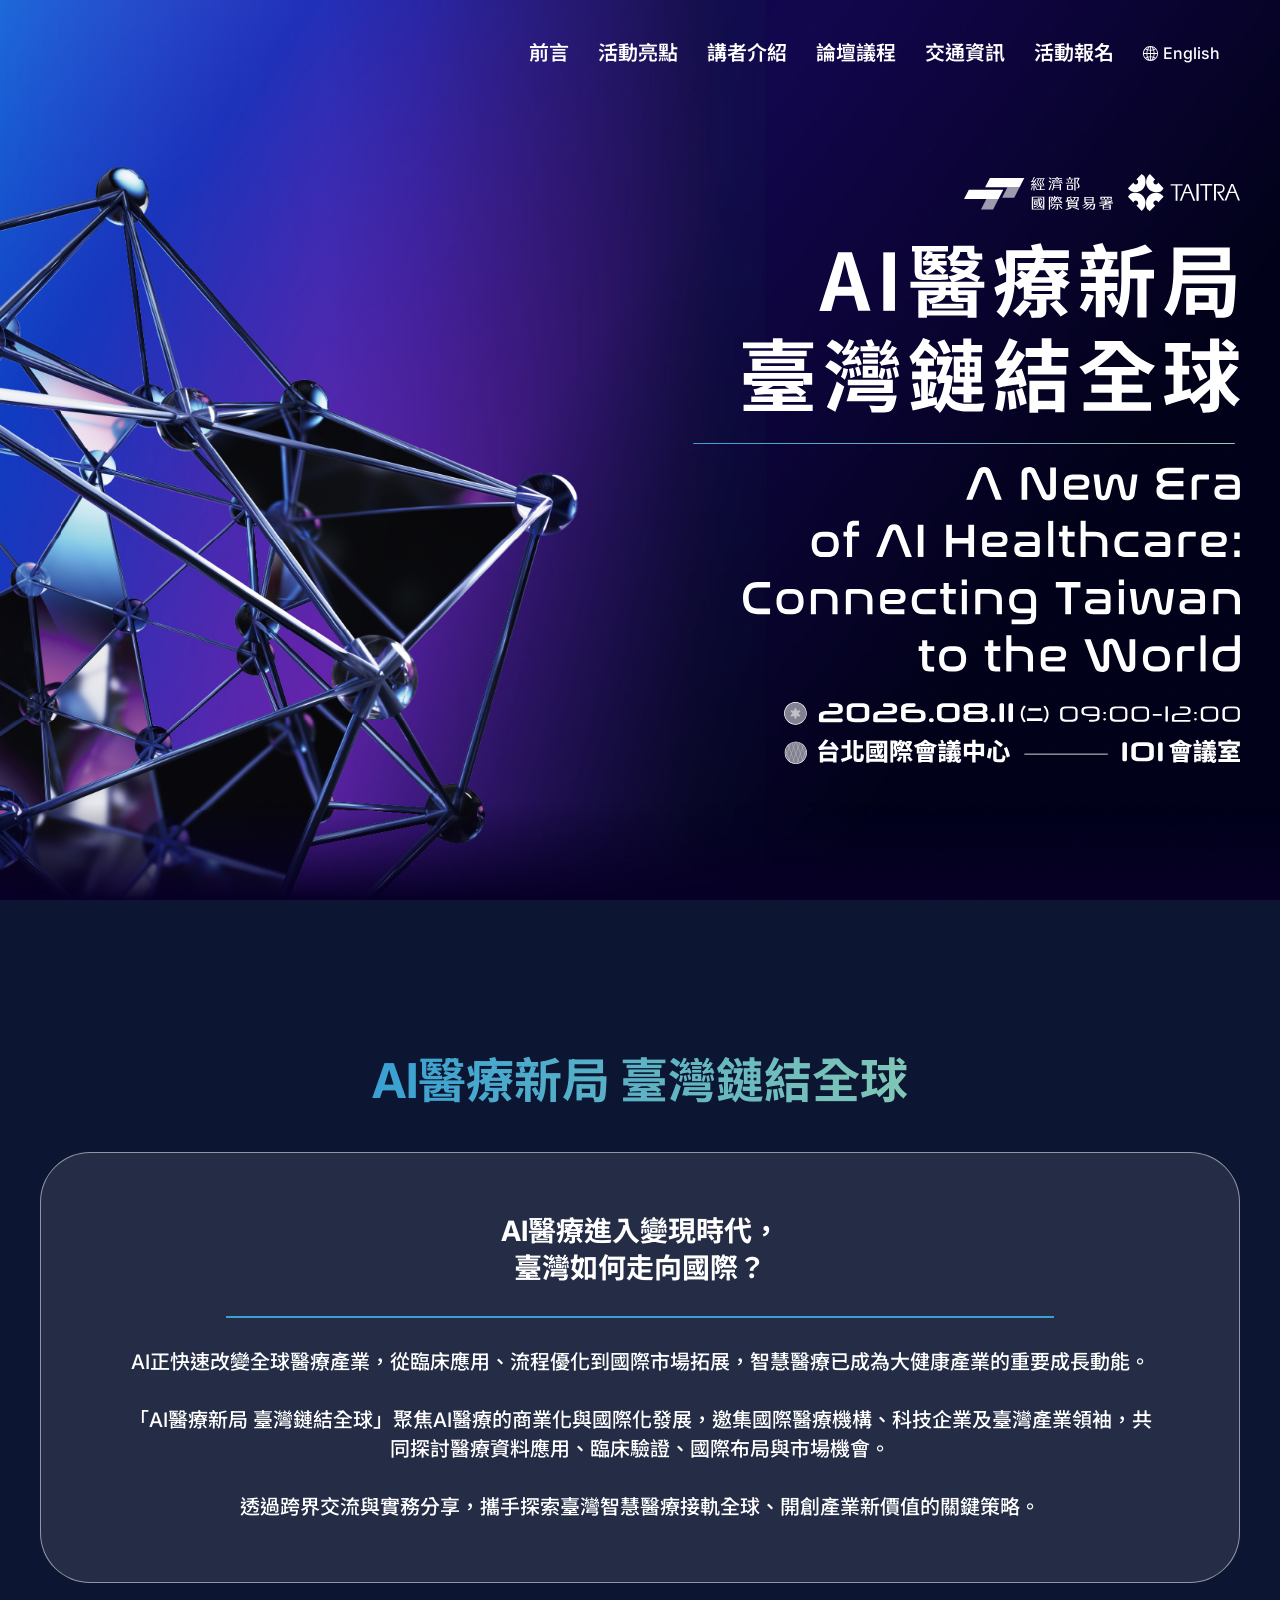
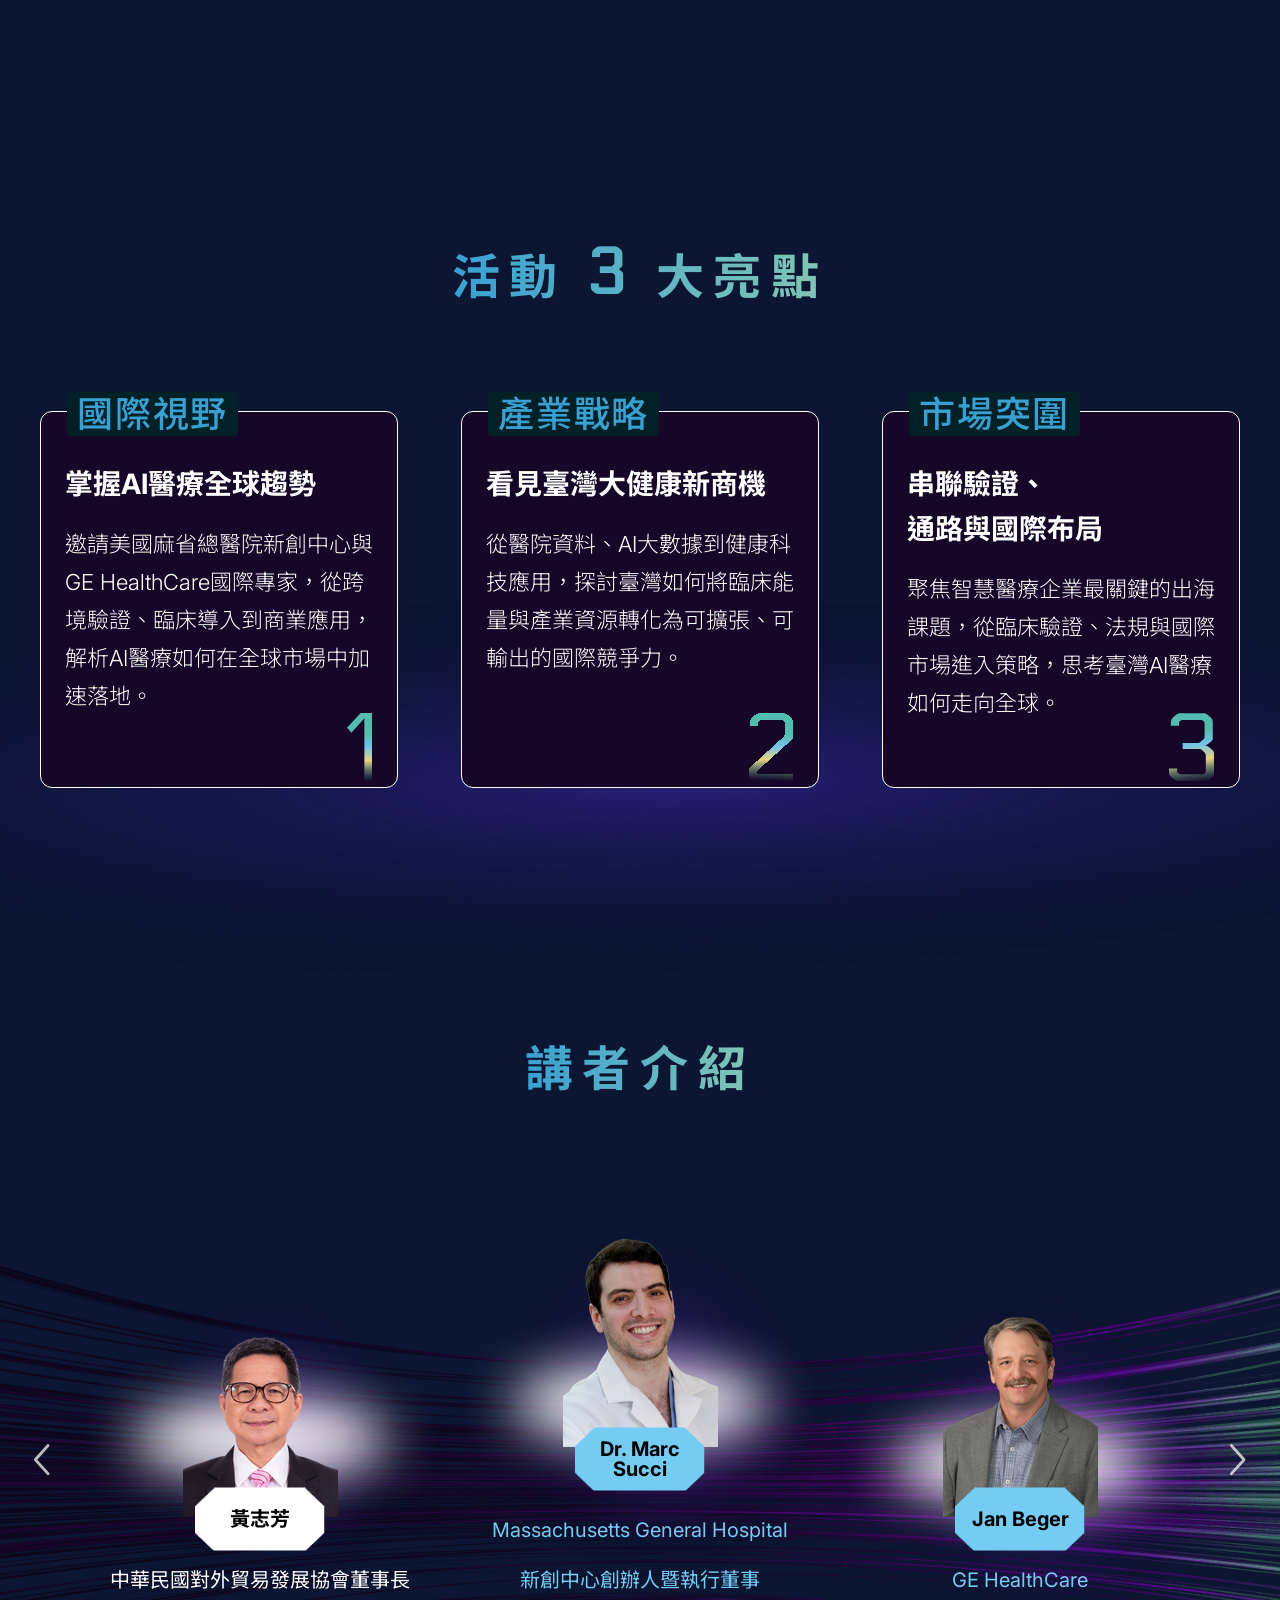
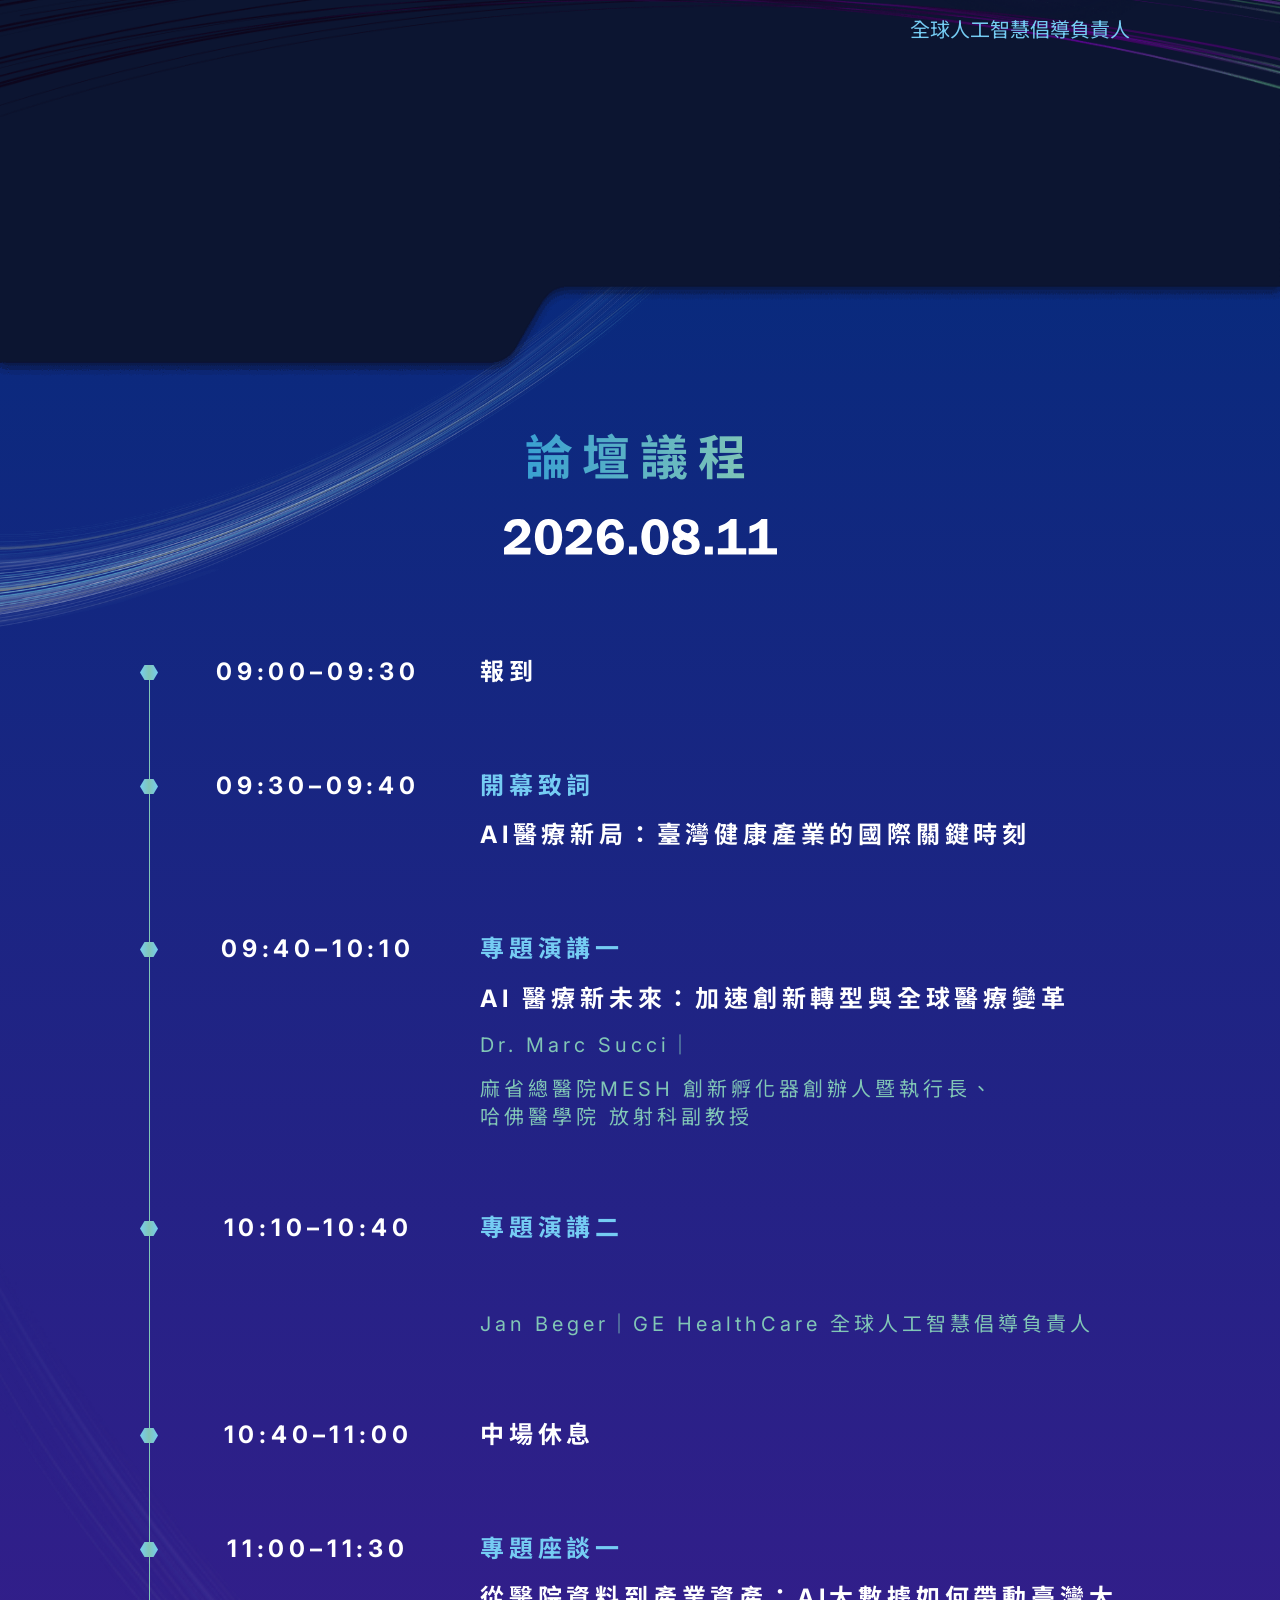
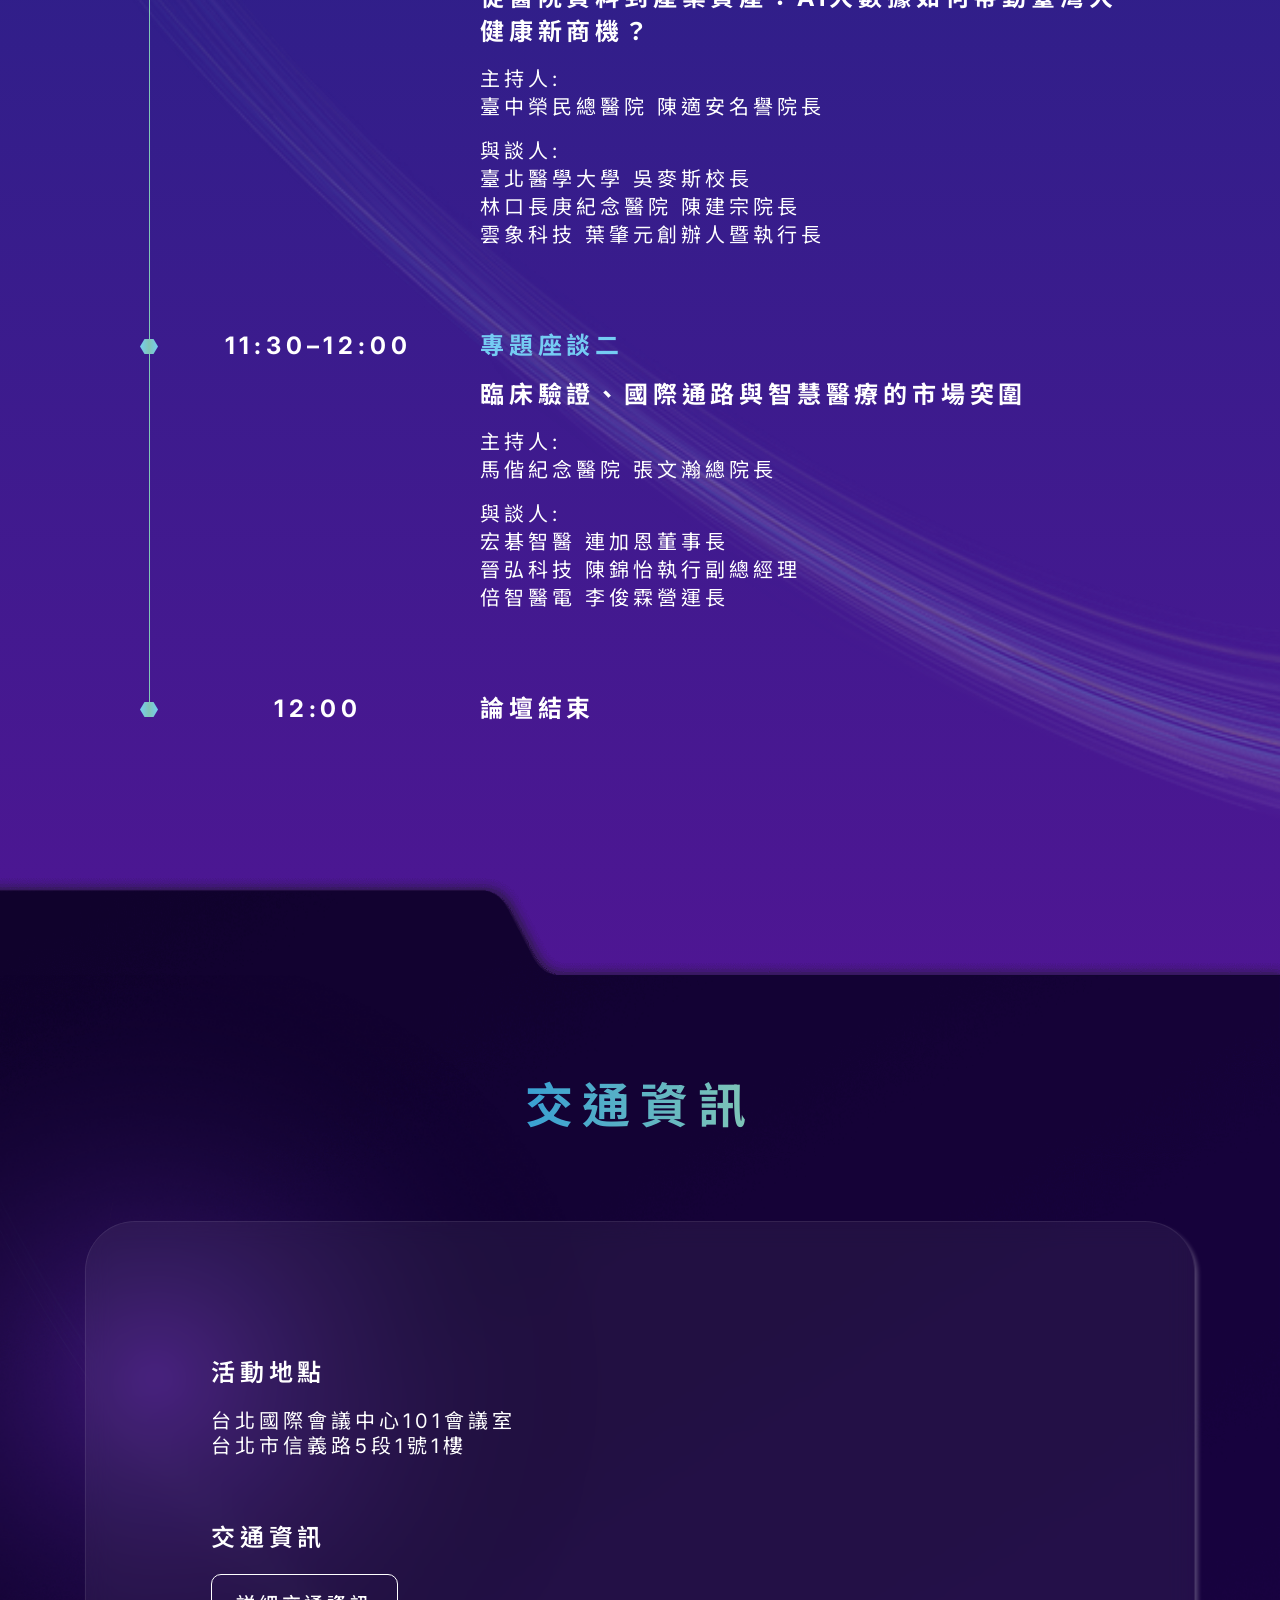
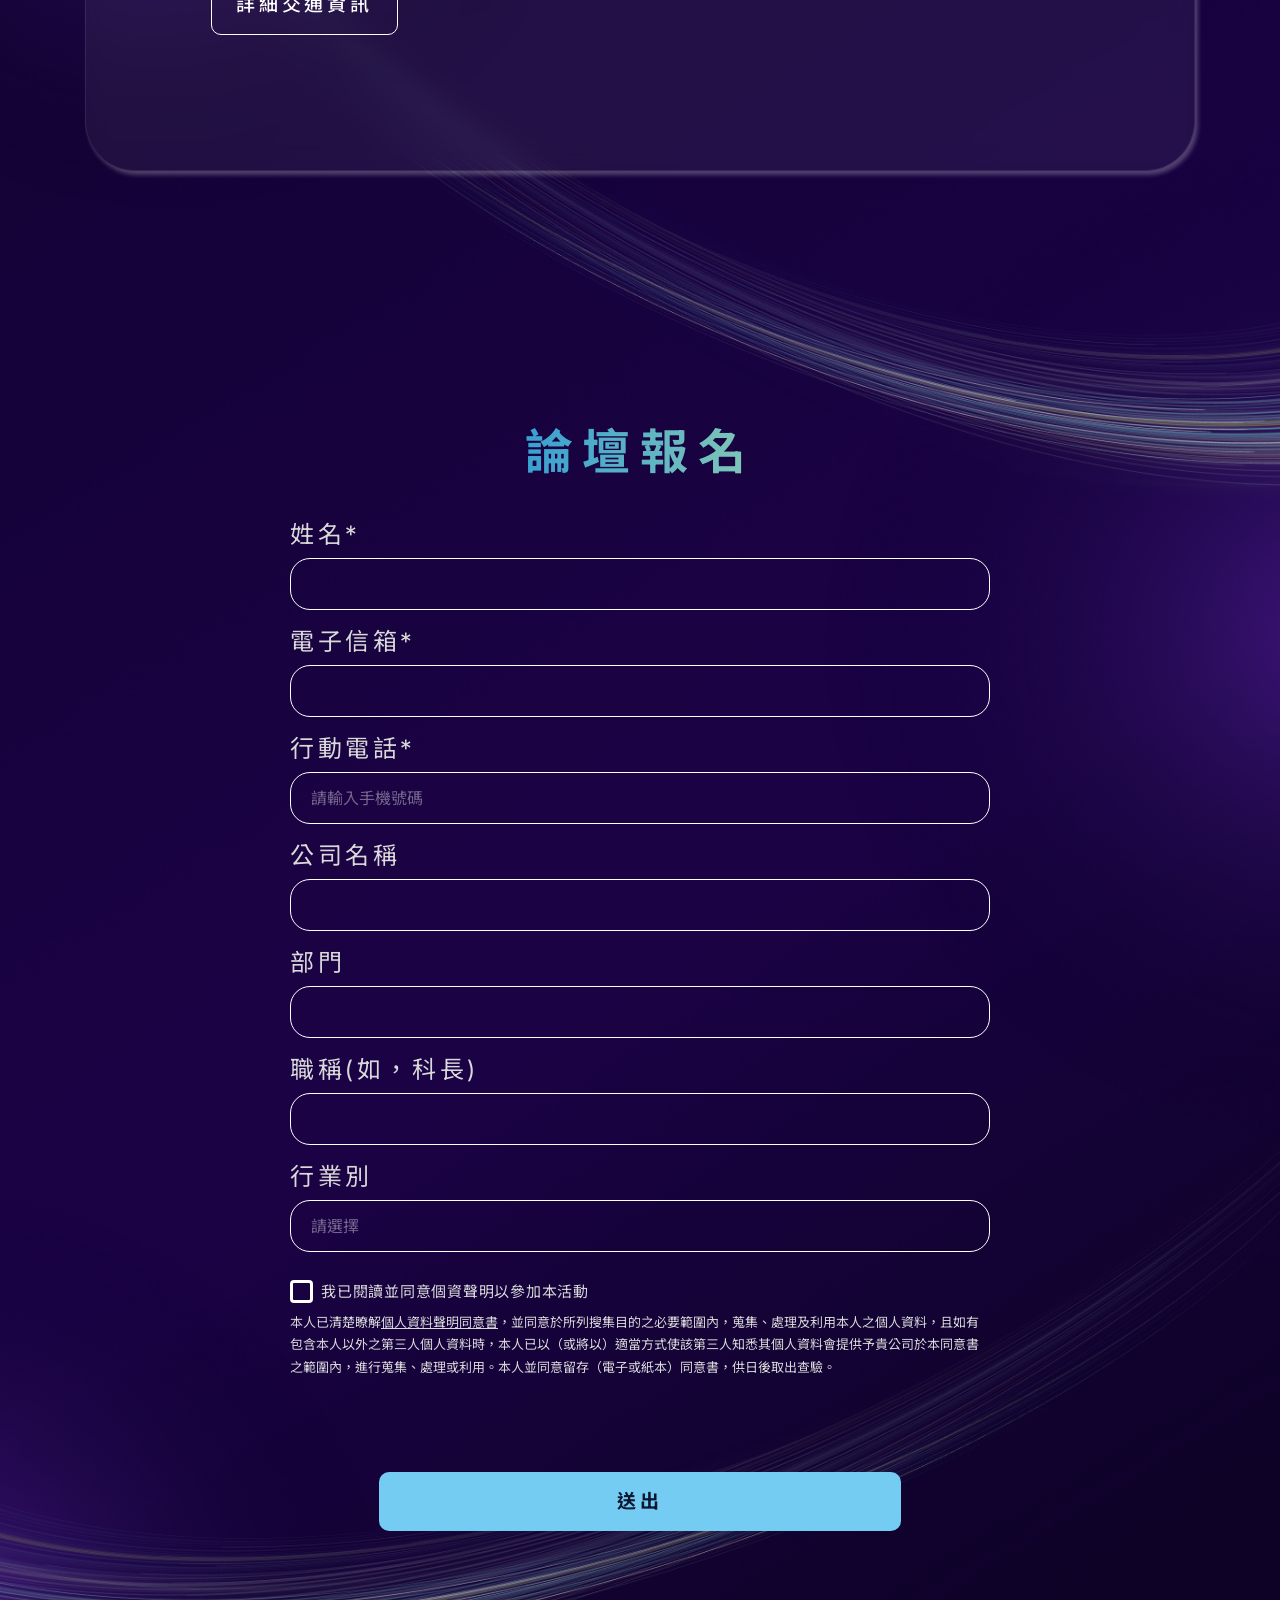
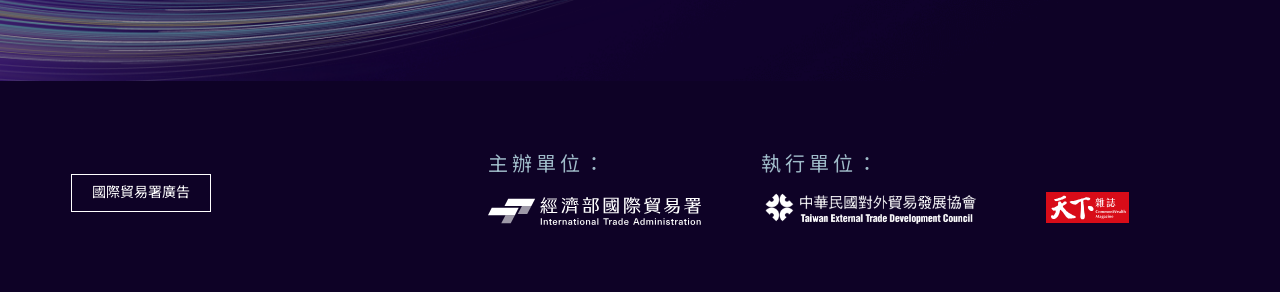
==== index.html @ 6897a05b "no message" ====
<!doctype html>
<html lang="zh-TW">
  <head>
    <meta charset="UTF-8" />
    <meta name="viewport" content="width=device-width, initial-scale=1.0" />
    <title>AI醫療新局 臺灣鏈結全球論壇</title>

    <meta
      name="description"
      content="「AI醫療新局 臺灣鏈結全球」論壇聚焦AI醫療商業化與國際化，邀集國際醫療機構、科技企業與臺灣醫療產業領袖，探討醫療資料應用、臨床驗證、國際布局與市場機會。"
    />
    <meta
      name="keywords"
      content="AI智慧醫療、健康科技、臨床驗證、國際布局、大健康產業"
    />
    <meta property="og:title" content="AI醫療新局 臺灣鏈結全球論壇" />
    <meta property="og:type" content="website" />
    <meta
      property="og:url"
      content="https://project.cw.com.tw/2026globalaihealth/"
    />
    <meta
      property="og:image"
      content="https://project.cw.com.tw/2026globalaihealth/assets/images/og-image.png"
    />
    <meta property="og:site_name" content="AI醫療新局 臺灣鏈結全球論壇" />
    <meta property="og:locale" content="zh_TW" />
    <meta
      property="og:description"
      content="「AI醫療新局 臺灣鏈結全球」論壇聚焦AI醫療商業化與國際化，邀集國際醫療機構、科技企業與臺灣醫療產業領袖，探討醫療資料應用、臨床驗證、國際布局與市場機會。"
    />

    <link
      rel="shortcut icon"
      href="https://www.cw.com.tw/assets_new/img/favicon.ico"
      type="image/x-icon"
    />
    <link rel="icon" type="image/x-icon" href="favicon.ico" />
    <link rel="stylesheet" href="./assets/css/reset.css" />
    <link rel="stylesheet" href="./assets/css/slick-theme.css" />
    <link rel="stylesheet" href="./assets/css/slick.css" />
    <link rel="stylesheet" href="./assets/css/style.css" />
    <link rel="preconnect" href="https://fonts.googleapis.com" />
    <link rel="preconnect" href="https://fonts.gstatic.com" crossorigin />
    <link
      href="https://fonts.googleapis.com/css2?family=Electrolize&family=Inter:opsz,wght@14..32,100..900&family=Noto+Sans+TC:wght@100..900&family=Noto+Serif+TC:wght@200..900&display=swap"
      rel="stylesheet"
    />
    <link href="https://unpkg.com/aos@2.3.1/dist/aos.css" rel="stylesheet" />

    <!-- Preload critical above-the-fold images -->
    <link
      rel="preload"
      href="./assets/image/hero-bg.jpg"
      as="image"
      media="(min-width: 501px)"
    />
    <link
      rel="preload"
      href="./assets/image/hero-bg-m.jpg"
      as="image"
      media="(max-width: 500px)"
    />
    <link rel="preload" href="./assets/image/hero-bottom.png" as="image" />
    <link rel="preload" href="./assets/image/logo.svg" as="image" />
    <link
      rel="preload"
      href="./assets/image/hero-title-1.svg"
      as="image"
      media="(min-width: 501px)"
    />
    <link
      rel="preload"
      href="./assets/image/hero-title-hr.svg"
      as="image"
      media="(min-width: 501px)"
    />
    <link
      rel="preload"
      href="./assets/image/hero-title-2.svg"
      as="image"
      media="(min-width: 501px)"
    />
    <link
      rel="preload"
      href="./assets/image/hero-title-3.svg"
      as="image"
      media="(min-width: 501px)"
    />
    <link
      rel="preload"
      href="./assets/image/hero-title-m-1.svg"
      as="image"
      media="(max-width: 500px)"
    />
    <link
      rel="preload"
      href="./assets/image/hero-title-m-2.svg"
      as="image"
      media="(max-width: 500px)"
    />
    <!-- <link rel="preload" href="./assets/image/hero-title-m-3.svg" as="image" media="(max-width: 500px)" /> -->
    <link
      rel="preload"
      href="./assets/image/hero-title-m-4.svg"
      as="image"
      media="(max-width: 500px)"
    />

    <!-- fb pixel -->
    <script>
      !(function (f, b, e, v, n, t, s) {
        if (f.fbq) return;
        n = f.fbq = function () {
          n.callMethod
            ? n.callMethod.apply(n, arguments)
            : n.queue.push(arguments);
        };
        if (!f._fbq) f._fbq = n;
        n.push = n;
        n.loaded = !0;
        n.version = "2.0";
        n.queue = [];
        t = b.createElement(e);
        t.async = !0;
        t.src = v;
        s = b.getElementsByTagName(e)[0];
        s.parentNode.insertBefore(t, s);
      })(
        window,
        document,
        "script",
        "https://connect.facebook.net/en_US/fbevents.js",
      );
      fbq("init", "614924538858183");
      fbq("track", "PageView");
    </script>

    <!-- Google Tag Manager -->
    <script>
      (function (w, d, s, l, i) {
        w[l] = w[l] || [];
        w[l].push({ "gtm.start": new Date().getTime(), event: "gtm.js" });
        var f = d.getElementsByTagName(s)[0],
          j = d.createElement(s),
          dl = l != "dataLayer" ? "&l=" + l : "";
        j.async = true;
        j.src = "//www.googletagmanager.com/gtm.js?id=" + i + dl;
        f.parentNode.insertBefore(j, f);
      })(window, document, "script", "dataLayer", "GTM-TXLD77");
    </script>
  </head>

  <body>
    <!-- Google Tag Manager (noscript) -->
    <noscript
      ><iframe
        src="https://www.googletagmanager.com/ns.html?id=GTM-TXLD77"
        height="0"
        width="0"
        style="display: none; visibility: hidden"
      ></iframe
    ></noscript>

    <!-- fb pixel -->
    <noscript
      ><img
        height="1"
        width="1"
        style="display: none"
        src="https://www.facebook.com/tr?id=614924538858183&ev=PageView&noscript=1"
    /></noscript>

    <main>
      <nav>
        <div class="nav-inner">
          <a class="logo" href="#index">
            <img src="./assets/image/logo.svg" alt="Fastener Taiwan" />
          </a>
          <ul class="nav-list">
            <!-- <li><a href="#index">首頁</a></li> -->
            <li><a href="#foreword">前言</a></li>
            <li><a href="#highlights">活動亮點</a></li>
            <li><a href="#speakers">講者介紹</a></li>
            <li><a href="#agenda">論壇議程</a></li>
            <li><a href="#location">交通資訊</a></li>
            <li>
              <a href="#registration" class="nav-btn">活動報名</a>
            </li>
            <li>
              <a href="./en/index.html" class="nav-lang">
                <img src="./assets/image/icon-global.svg" alt="" />English
              </a>
            </li>
          </ul>
          <button class="hamburger" aria-label="選單" aria-expanded="false">
            <span></span><span></span><span></span>
          </button>
        </div>
      </nav>

      <!-- 手機選單 -->
      <div class="mobile-menu" aria-hidden="true">
        <ul>
          <!-- <li><a href="#index">首頁</a></li> -->
          <li><a href="#foreword">前言</a></li>
          <li><a href="#highlights">活動亮點</a></li>
          <li><a href="#speakers">講者介紹</a></li>
          <li><a href="#agenda">論壇議程</a></li>
          <li><a href="#location">交通資訊</a></li>
          <li>
            <a href="#registration" class="nav-btn">活動報名</a>
          </li>
          <li>
            <a href="./en/index.html" class="nav-lang">
              <img src="./assets/image/icon-global.svg" alt="" />English
            </a>
          </li>
        </ul>
      </div>

      <!-- index Section (Hero) -->
      <section class="index">
        <a id="index" class="anchor"></a>

        <img src="./assets/image/hero-bg.jpg" alt="" class="bg pc" />
        <img src="./assets/image/hero-bg-m.jpg" alt="" class="bg mb" />
        <img src="./assets/image/hero-bottom.png" alt="" class="bottom" />
        <div class="container">
          <div>
            <div class="logo pc">
              <img src="./assets/image/logo.svg" alt="" />
            </div>

            <!-- 隱藏的 h1 -->
            <h1>AI醫療新局 臺灣鏈結全球</h1>

            <!-- pc -->
            <img
              src="./assets/image/hero-title-1.svg"
              alt=""
              class="hero-title-1 pc"
              data-aos="fade-up"
              data-aos-delay="0"
            />
            <img
              src="./assets/image/hero-title-hr.svg"
              alt=""
              class="hero-title-hr pc"
              data-aos="fade-up"
              data-aos-delay="100"
            />
            <img
              src="./assets/image/hero-title-2.svg"
              alt=""
              class="hero-title-2 pc"
              data-aos="fade-up"
              data-aos-delay="200"
            />
            <img
              src="./assets/image/hero-title-3.svg"
              alt=""
              class="hero-title-3 pc"
              data-aos="fade-up"
              data-aos-delay="300"
            />

            <!-- mb -->
            <img
              src="./assets/image/hero-title-m-1.svg"
              alt=""
              class="hero-title-1 mb"
              data-aos="fade-up"
              data-aos-delay="100"
            />
            <img
              src="./assets/image/hero-title-m-2.svg"
              alt=""
              class="hero-title-2 mb"
              data-aos="fade-up"
              data-aos-delay="200"
            />
            <img
              src="./assets/image/hero-title-m-hr.svg"
              alt=""
              class="hero-title-hr mb"
              data-aos="fade-up"
              data-aos-delay="300"
            />
            <!-- <img src="./assets/image/hero-title-m-3.svg" alt="" class="hero-title-3 mb" data-aos="fade-up"
                        data-aos-delay="400" /> -->
            <img
              src="./assets/image/hero-title-m-4.svg"
              alt=""
              class="hero-title-4 mb"
              data-aos="fade-up"
              data-aos-delay="500"
            />
          </div>
        </div>
      </section>

      <!-- foreword Section -->
      <section class="foreword">
        <a id="foreword" class="anchor"></a>

        <img
          src="./assets/image/foreword-bg-dec-m.png"
          alt=""
          class="foreword-bg-dec mb"
        />
        <img
          src="./assets/image/foreword-bg-dec.png"
          alt=""
          class="foreword-bg-dec pc"
        />

        <div class="container">
          <h2 class="section-title">AI醫療新局 臺灣鏈結全球</h2>
          <div class="item">
            <h3 data-aos="fade-up">
              AI醫療進入變現時代，<br />臺灣如何走向國際？
            </h3>
            <div class="line" data-aos="fade-up"></div>
            <p data-aos="fade-up">
              AI正快速改變全球醫療產業，從臨床應用、流程優化到國際市場拓展，智慧醫療已成為大健康產業的重要成長動能。<br /><br />
              「AI醫療新局
              臺灣鏈結全球」聚焦AI醫療的商業化與國際化發展，邀集國際醫療機構、科技企業及臺灣產業領袖，共同探討醫療資料應用、臨床驗證、國際布局與市場機會。<br /><br />
              透過跨界交流與實務分享，攜手探索臺灣智慧醫療接軌全球、開創產業新價值的關鍵策略。
            </p>
          </div>
        </div>
      </section>

      <!-- highlights Section -->
      <section class="highlights">
        <a id="highlights" class="anchor"></a>

        <img src="./assets/image/highlight-bg.png" alt="" class="bg" />

        <div class="container">
          <h2 class="section-title">活動 <span>3</span> 大亮點</h2>
          <div class="highlights-grid">
            <div
              class="highlight-card"
              data-aos="fade-up"
              data-aos-delay="100"
              data-aos-offset="100"
            >
              <div class="card-label">國際視野</div>
              <h3>掌握AI醫療全球趨勢</h3>
              <p>
                邀請美國麻省總醫院新創中心與GE
                HealthCare國際專家，從跨境驗證、臨床導入到商業應用，解析AI醫療如何在全球市場中加速落地。
              </p>
              <div class="num">
                <img src="./assets/image/1.svg" alt="" />
              </div>
            </div>
            <div
              class="highlight-card"
              data-aos="fade-up"
              data-aos-delay="200"
              data-aos-offset="100"
            >
              <div class="card-label">產業戰略</div>
              <h3>看見臺灣大健康新商機</h3>
              <p>
                從醫院資料、AI大數據到健康科技應用，探討臺灣如何將臨床能量與產業資源轉化為可擴張、可輸出的國際競爭力。
              </p>
              <div class="num">
                <img src="./assets/image/2.svg" alt="" />
              </div>
            </div>
            <div
              class="highlight-card"
              data-aos="fade-up"
              data-aos-delay="300"
              data-aos-offset="100"
            >
              <div class="card-label">市場突圍</div>
              <h3>串聯驗證、<br />通路與國際布局</h3>
              <p>
                聚焦智慧醫療企業最關鍵的出海課題，從臨床驗證、法規與國際市場進入策略，思考臺灣AI醫療如何走向全球。
              </p>
              <div class="num">
                <img src="./assets/image/3.svg" alt="" />
              </div>
            </div>
          </div>
        </div>
      </section>

      <!-- speakers Section -->
      <!-- :::todo 這裡的講者資料需要根據實際情況更新，確保與main.js中initSpeakers函數的speakerData對應 -->
      <section class="speakers">
        <a id="speakers" class="anchor"></a>

        <img
          src="./assets/image/speaker-bg-dec-m.png"
          alt=""
          class="speaker-bg-dec mb"
        />
        <img
          src="./assets/image/speaker-bg-dec.png"
          alt=""
          class="speaker-bg-dec pc"
        />
        <img src="./assets/image/speaker-bg.png" alt="" class="speaker-bg pc" />
        <img
          src="./assets/image/speaker-bg-m.png"
          alt=""
          class="speaker-bg mb"
        />

        <div class="container">
          <h2 class="section-title">講者介紹</h2>

          <div
            class="speakers-carousel"
            data-aos="fade-up"
            data-aos-delay="100"
            data-aos-offset="100"
          >
            <div class="speaker-slide" data-speaker="1">
              <div class="avatar">
                <img src="./assets/image/speaker-1.png" alt="" />
              </div>
              <h3>黃志芳</h3>
              <div class="title">
                <!-- <p>Mr. Shou-Tao Chen</p> -->
                <p>中華民國對外貿易發展協會<br class="mb" />董事長</p>
              </div>
            </div>
            <div class="speaker-slide" data-speaker="2">
              <div class="avatar">
                <img src="./assets/image/speaker-2.png" alt="" />
              </div>
              <h3 class="point">
                <p>Dr. Marc</p>
                <p>Succi</p>
              </h3>
              <div class="title point">
                <p>Massachusetts General Hospital</p>
                <p>新創中心創辦人<br class="mb" />暨執行董事</p>
              </div>
            </div>
            <div class="speaker-slide" data-speaker="3">
              <div class="avatar">
                <img src="./assets/image/speaker-3.png" alt="" />
              </div>
              <h3 class="point">
                <p>Jan Beger</p>
              </h3>
              <div class="title point">
                <p>GE HealthCare</p>
                <p>全球人工智慧<br class="mb" />倡導負責人</p>
              </div>
            </div>
            <div class="speaker-slide" data-speaker="4">
              <div class="avatar">
                <img src="./assets/image/speaker-4.png" alt="" />
              </div>
              <h3>陳適安</h3>
              <div class="title">
                <p>臺中榮民總醫院<br class="mb" />名譽院長</p>
              </div>
            </div>
            <div class="speaker-slide" data-speaker="5">
              <div class="avatar">
                <img src="./assets/image/speaker-5.png" alt="" />
              </div>
              <h3>吳麥斯</h3>
              <div class="title">
                <p>臺北醫學大學<br class="mb" />校長</p>
              </div>
            </div>
            <div class="speaker-slide" data-speaker="6">
              <div class="avatar">
                <img src="./assets/image/speaker-6.png" alt="" />
              </div>
              <h3>陳建宗</h3>
              <div class="title">
                <p>林口長庚紀念醫院<br class="mb" />院長</p>
              </div>
            </div>
            <div class="speaker-slide" data-speaker="7">
              <div class="avatar">
                <img src="./assets/image/speaker-7.png" alt="" />
              </div>
              <h3>葉肇元</h3>
              <div class="title">
                <p>雲象科技<br class="mb" />創辦人暨執行長</p>
              </div>
            </div>

            <div class="speaker-slide" data-speaker="8">
              <div class="avatar">
                <img src="./assets/image/speaker-8.png" alt="" />
              </div>
              <h3>張文瀚</h3>
              <div class="title">
                <p>馬偕紀念醫院<br class="mb" />總院長</p>
              </div>
            </div>
            <div class="speaker-slide" data-speaker="9">
              <div class="avatar">
                <img src="./assets/image/speaker-9.png" alt="" />
              </div>
              <h3>連加恩</h3>
              <div class="title">
                <p>宏碁智醫<br class="mb" />董事長</p>
              </div>
            </div>
            <div class="speaker-slide" data-speaker="10">
              <div class="avatar">
                <img src="./assets/image/speaker-10.png" alt="" />
              </div>
              <h3>陳靜怡</h3>
              <div class="title">
                <p>晉弘科技股份有限公司<br class="mb" />副總經理</p>
              </div>
            </div>
            <div class="speaker-slide" data-speaker="11">
              <div class="avatar">
                <img src="./assets/image/speaker-11.png" alt="" />
              </div>
              <h3>李俊霖</h3>
              <div class="title">
                <p>倍智醫電<br class="mb" />營運長</p>
              </div>
            </div>

            <!-- copy -->
            <!-- <div class="speaker-slide" data-speaker="1">
                        <div class="avatar">
                            <img src="./assets/image/speaker-1.png" alt="" />
                        </div>
                        <h3>陳守道</h3>
                        <div class="title">
                            <p>Mr. Shou-Tao Chen</p>
                            <p>中鋼公司<br class="mb">總經理</p>
                        </div>
                    </div>
					<div class="speaker-slide" data-speaker="2">
                        <div class="avatar">
                            <img src="./assets/image/speaker-2.png" alt="" />
                        </div>
                        <h3>
							<p>Mr. Ed</p>
                            <p>Smith</p>
						</h3>
                        <div class="title">
                            <p>美國扣件經銷商協會<br class="mb">理事長</p>
                        </div>
                    </div>
                    <div class="speaker-slide" data-speaker="3">
                        <div class="avatar">
                            <img src="./assets/image/speaker-3.png" alt="" />
                        </div>
                        <h3>
                            <p>Mr. Chanin</p>
                            <p>Khaochan</p>
                        </h3>
                        <div class="title">
                            <p>泰國工業轉包協會<br class="mb">理事長</p>
                        </div>
                    </div>
                    <div class="speaker-slide" data-speaker="4">
                        <div class="avatar">
                            <img src="./assets/image/speaker-4.png" alt="" />
                        </div>
                        <h3>李宗哲</h3>
                        <div class="title">
                            <p>Mr. Andrew Lee</p>
                            <p>資誠普華綠色科技公司<br class="mb">董事</p>
                        </div>
                    </div>
                    <div class="speaker-slide" data-speaker="5">
                        <div class="avatar">
                            <img src="./assets/image/speaker-5.png" alt="" />
                        </div>
                        <h3>紀翔瀛</h3>
                        <div class="title">
                            <p>Ms. Kristy Chi</p>
                            <p>金屬工業研究發展中心<br class="mb">產業顧問</p>
                        </div>
                    </div>
                    <div class="speaker-slide" data-speaker="6">
                        <div class="avatar">
                            <img src="./assets/image/speaker-6.png" alt="" />
                        </div>
                        <h3>張宏誠</h3>
                        <div class="title">
                            <p>Mr. Zephyr Chang</p>
                            <p>友鋮股份有限公司<br class="mb">董事長</p>
                        </div>
                    </div>
                    <div class="speaker-slide" data-speaker="7">
                        <div class="avatar">
                            <img src="./assets/image/speaker-7.png" alt="" />
                        </div>
                        <h3>林威村</h3>
                        <div class="title">
                            <p>Mr. Alvin Lin</p>
                            <p>豐達科技股份有限公司<br class="mb">總經理</p>
                        </div>
                    </div>
                    <div class="speaker-slide" data-speaker="1">
                        <div class="avatar">
                            <img src="./assets/image/speaker-1.png" alt="" />
                        </div>
                        <h3>陳守道</h3>
                        <div class="title">
                            <p>Mr. Shou-Tao Chen</p>
                            <p>中鋼公司<br class="mb">總經理</p>
                        </div>
                    </div>
					<div class="speaker-slide" data-speaker="2">
                        <div class="avatar">
                            <img src="./assets/image/speaker-2.png" alt="" />
                        </div>
                        <h3>
							<p>Mr. Ed</p>
                            <p>Smith</p>
						</h3>
                        <div class="title">
                            <p>美國扣件經銷商協會<br class="mb">理事長</p>
                        </div>
                    </div>
                    <div class="speaker-slide" data-speaker="3">
                        <div class="avatar">
                            <img src="./assets/image/speaker-3.png" alt="" />
                        </div>
                        <h3>
                            <p>Mr. Chanin</p>
                            <p>Khaochan</p>
                        </h3>
                        <div class="title">
                            <p>泰國工業轉包協會<br class="mb">理事長</p>
                        </div>
                    </div>
                    <div class="speaker-slide" data-speaker="4">
                        <div class="avatar">
                            <img src="./assets/image/speaker-4.png" alt="" />
                        </div>
                        <h3>李宗哲</h3>
                        <div class="title">
                            <p>Mr. Andrew Lee</p>
                            <p>資誠普華綠色科技公司<br class="mb">董事</p>
                        </div>
                    </div>
                    <div class="speaker-slide" data-speaker="5">
                        <div class="avatar">
                            <img src="./assets/image/speaker-5.png" alt="" />
                        </div>
                        <h3>紀翔瀛</h3>
                        <div class="title">
                            <p>Ms. Kristy Chi</p>
                            <p>金屬工業研究發展中心<br class="mb">產業顧問</p>
                        </div>
                    </div>
                    <div class="speaker-slide" data-speaker="6">
                        <div class="avatar">
                            <img src="./assets/image/speaker-6.png" alt="" />
                        </div>
                        <h3>張宏誠</h3>
                        <div class="title">
                            <p>Mr. Zephyr Chang</p>
                            <p>友鋮股份有限公司<br class="mb">董事長</p>
                        </div>
                    </div>
                    <div class="speaker-slide" data-speaker="7">
                        <div class="avatar">
                            <img src="./assets/image/speaker-7.png" alt="" />
                        </div>
                        <h3>林威村</h3>
                        <div class="title">
                            <p>Mr. Alvin Lin</p>
                            <p>豐達科技股份有限公司<br class="mb">總經理</p>
                        </div>
                    </div>
                    <div class="speaker-slide" data-speaker="1">
                        <div class="avatar">
                            <img src="./assets/image/speaker-1.png" alt="" />
                        </div>
                        <h3>陳守道</h3>
                        <div class="title">
                            <p>Mr. Shou-Tao Chen</p>
                            <p>中鋼公司<br class="mb">總經理</p>
                        </div>
                    </div>
					<div class="speaker-slide" data-speaker="2">
                        <div class="avatar">
                            <img src="./assets/image/speaker-2.png" alt="" />
                        </div>
                        <h3>
							<p>Mr. Ed</p>
                            <p>Smith</p>
						</h3>
                        <div class="title">
                            <p>美國扣件經銷商協會<br class="mb">理事長</p>
                        </div>
                    </div>
                    <div class="speaker-slide" data-speaker="3">
                        <div class="avatar">
                            <img src="./assets/image/speaker-3.png" alt="" />
                        </div>
                        <h3>
                            <p>Mr. Chanin</p>
                            <p>Khaochan</p>
                        </h3>
                        <div class="title">
                            <p>泰國工業轉包協會<br class="mb">理事長</p>
                        </div>
                    </div>
                    <div class="speaker-slide" data-speaker="4">
                        <div class="avatar">
                            <img src="./assets/image/speaker-4.png" alt="" />
                        </div>
                        <h3>李宗哲</h3>
                        <div class="title">
                            <p>Mr. Andrew Lee</p>
                            <p>資誠普華綠色科技公司<br class="mb">董事</p>
                        </div>
                    </div>
                    <div class="speaker-slide" data-speaker="5">
                        <div class="avatar">
                            <img src="./assets/image/speaker-5.png" alt="" />
                        </div>
                        <h3>紀翔瀛</h3>
                        <div class="title">
                            <p>Ms. Kristy Chi</p>
                            <p>金屬工業研究發展中心<br class="mb">產業顧問</p>
                        </div>
                    </div>
                    <div class="speaker-slide" data-speaker="6">
                        <div class="avatar">
                            <img src="./assets/image/speaker-6.png" alt="" />
                        </div>
                        <h3>張宏誠</h3>
                        <div class="title">
                            <p>Mr. Zephyr Chang</p>
                            <p>友鋮股份有限公司<br class="mb">董事長</p>
                        </div>
                    </div>
                    <div class="speaker-slide" data-speaker="7">
                        <div class="avatar">
                            <img src="./assets/image/speaker-7.png" alt="" />
                        </div>
                        <h3>林威村</h3>
                        <div class="title">
                            <p>Mr. Alvin Lin</p>
                            <p>豐達科技股份有限公司<br class="mb">總經理</p>
                        </div>
                    </div>
                    <div class="speaker-slide" data-speaker="1">
                        <div class="avatar">
                            <img src="./assets/image/speaker-1.png" alt="" />
                        </div>
                        <h3>陳守道</h3>
                        <div class="title">
                            <p>Mr. Shou-Tao Chen</p>
                            <p>中鋼公司<br class="mb">總經理</p>
                        </div>
                    </div>
					<div class="speaker-slide" data-speaker="2">
                        <div class="avatar">
                            <img src="./assets/image/speaker-2.png" alt="" />
                        </div>
                        <h3>
							<p>Mr. Ed</p>
                            <p>Smith</p>
						</h3>
                        <div class="title">
                            <p>美國扣件經銷商協會<br class="mb">理事長</p>
                        </div>
                    </div>
                    <div class="speaker-slide" data-speaker="3">
                        <div class="avatar">
                            <img src="./assets/image/speaker-3.png" alt="" />
                        </div>
                        <h3>
                            <p>Mr. Chanin</p>
                            <p>Khaochan</p>
                        </h3>
                        <div class="title">
                            <p>泰國工業轉包協會<br class="mb">理事長</p>
                        </div>
                    </div>
                    <div class="speaker-slide" data-speaker="4">
                        <div class="avatar">
                            <img src="./assets/image/speaker-4.png" alt="" />
                        </div>
                        <h3>李宗哲</h3>
                        <div class="title">
                            <p>Mr. Andrew Lee</p>
                            <p>資誠普華綠色科技公司<br class="mb">董事</p>
                        </div>
                    </div>
                    <div class="speaker-slide" data-speaker="5">
                        <div class="avatar">
                            <img src="./assets/image/speaker-5.png" alt="" />
                        </div>
                        <h3>紀翔瀛</h3>
                        <div class="title">
                            <p>Ms. Kristy Chi</p>
                            <p>金屬工業研究發展中心<br class="mb">產業顧問</p>
                        </div>
                    </div>
                    <div class="speaker-slide" data-speaker="6">
                        <div class="avatar">
                            <img src="./assets/image/speaker-6.png" alt="" />
                        </div>
                        <h3>張宏誠</h3>
                        <div class="title">
                            <p>Mr. Zephyr Chang</p>
                            <p>友鋮股份有限公司<br class="mb">董事長</p>
                        </div>
                    </div>
                    <div class="speaker-slide" data-speaker="7">
                        <div class="avatar">
                            <img src="./assets/image/speaker-7.png" alt="" />
                        </div>
                        <h3>林威村</h3>
                        <div class="title">
                            <p>Mr. Alvin Lin</p>
                            <p>豐達科技股份有限公司<br class="mb">總經理</p>
                        </div>
                    </div> -->
          </div>
        </div>
      </section>

      <!-- Speaker Popup -->
      <div class="speaker-popup" id="speakerPopup">
        <div class="popup-overlay"></div>
        <div class="popup-wrapper">
          <div class="popup-container">
            <button class="popup-close" aria-label="關閉">
              <img src="./assets/image/close.svg" alt="" />
            </button>
            <div class="popup-body">
              <div class="avatar-big">
                <div class="avatar-placeholder">
                  <img src="./assets/image/speaker-1.png" alt="" />
                </div>
              </div>
              <div class="details">
                <h2 class="popup-name"></h2>
                <div class="sub-title popup-title"></div>
                <div class="bio popup-bio"></div>
              </div>
            </div>
          </div>
        </div>
      </div>

      <!-- agenda Section -->
      <section class="agenda">
        <a id="agenda" class="anchor"></a>

        <div class="agenda-heading-wrap">
          <h2 class="section-title">論壇議程</h2>
          <img src="./assets/image/agenda-subtitle.svg" alt="" />
        </div>

        <!-- <img src="./assets/image/agenda-bg.png" alt="" class="agenda-bg"> -->
        <img
          src="./assets/image/agenda-dec-1.png"
          alt=""
          class="agenda-dec-1"
        />
        <img
          src="./assets/image/agenda-dec-2.png"
          alt=""
          class="agenda-dec-2"
        />

        <ul class="agenda-list" role="list">
          <!-- ░░ Plain items ░░ -->
          <li class="agenda-item plain">
            <div class="dot"></div>
            <div class="time" data-aos="fade-up" data-aos-offset="100">
              09:00–09:30
            </div>
            <div class="content">
              <p class="talk-title" data-aos="fade-up" data-aos-offset="100">
                報到
              </p>
            </div>
          </li>

          <li class="agenda-item plain">
            <div class="dot"></div>
            <div class="time" data-aos="fade-up" data-aos-offset="100">
              09:30–09:40
            </div>
            <div class="content">
              <span class="talk-label" data-aos="fade-up" data-aos-offset="100"
                >開幕致詞</span
              >
              <p class="talk-title" data-aos="fade-up" data-aos-offset="100">
                AI醫療新局：臺灣健康產業的國際關鍵時刻
              </p>
            </div>
          </li>

          <!-- ░░ Keynotes ░░ -->
          <li class="agenda-item talk">
            <div class="dot"></div>
            <div class="time" data-aos="fade-up" data-aos-offset="100">
              09:40–10:10
            </div>
            <div class="content">
              <span class="talk-label" data-aos="fade-up" data-aos-offset="100"
                >專題演講一</span
              >
              <p class="talk-title" data-aos="fade-up" data-aos-offset="100">
                AI 醫療新未來：加速創新轉型與全球醫療變革
              </p>
              <p class="speaker point" data-aos="fade-up" data-aos-offset="100">
                Dr. Marc Succi｜
              </p>
              <p class="speaker point" data-aos="fade-up" data-aos-offset="100">
                麻省總醫院MESH 創新孵化器創辦人暨執行長、<br />哈佛醫學院
                放射科副教授
              </p>
            </div>
          </li>

          <li class="agenda-item talk">
            <div class="dot"></div>
            <div class="time" data-aos="fade-up" data-aos-offset="100">
              10:10–10:40
            </div>
            <div class="content">
              <span class="talk-label" data-aos="fade-up" data-aos-offset="100"
                >專題演講二</span
              >
              <p class="talk-title" data-aos="fade-up" data-aos-offset="100">
                AI如何改寫醫療服務：臨床應用與照護流程革新
              </p>
              <p class="speaker point" data-aos="fade-up" data-aos-offset="100">
                Jan Beger｜GE HealthCare 全球人工智慧倡導負責人
              </p>
            </div>
          </li>

          <li class="agenda-item break">
            <div class="dot"></div>
            <div class="time" data-aos="fade-up" data-aos-offset="100">
              10:40–11:00
            </div>
            <div class="content">
              <p class="talk-title" data-aos="fade-up" data-aos-offset="100">
                中場休息
              </p>
            </div>
          </li>

          <li class="agenda-item talk">
            <div class="dot"></div>
            <div class="time" data-aos="fade-up" data-aos-offset="100">
              11:00–11:30
            </div>
            <div class="content">
              <span class="talk-label" data-aos="fade-up" data-aos-offset="100"
                >專題座談一</span
              >
              <p class="talk-title" data-aos="fade-up" data-aos-offset="100">
                從醫院資料到產業資產：AI大數據如何帶動臺灣大健康新商機？
              </p>
              <p class="speaker" data-aos="fade-up" data-aos-offset="100">
                主持人: <br />臺中榮民總醫院 陳適安名譽院長
              </p>
              <p class="speaker" data-aos="fade-up" data-aos-offset="100">
                與談人:<br />臺北醫學大學 吳麥斯校長<br />
                林口長庚紀念醫院 陳建宗院長<br />
                雲象科技 葉肇元創辦人暨執行長<br />
              </p>
            </div>
          </li>

          <li class="agenda-item talk">
            <div class="dot"></div>
            <div class="time" data-aos="fade-up" data-aos-offset="100">
              11:30–12:00
            </div>
            <div class="content">
              <span class="talk-label" data-aos="fade-up" data-aos-offset="100"
                >專題座談二</span
              >
              <p class="talk-title" data-aos="fade-up" data-aos-offset="100">
                臨床驗證、國際通路與智慧醫療的市場突圍
              </p>
              <p class="speaker" data-aos="fade-up" data-aos-offset="100">
                主持人: <br />馬偕紀念醫院 張文瀚總院長
              </p>
              <p class="speaker" data-aos="fade-up" data-aos-offset="100">
                與談人:<br />宏碁智醫 連加恩董事長<br />
                晉弘科技 陳錦怡執行副總經理<br />
                倍智醫電 李俊霖營運長<br />
              </p>
            </div>
          </li>

          <li class="agenda-item talk">
            <div class="dot"></div>
            <div class="time" data-aos="fade-up" data-aos-offset="100">
              12:00
            </div>
            <div class="content">
              <span class="talk-title" data-aos="fade-up" data-aos-offset="100"
                >論壇結束</span
              >
            </div>
          </li>
        </ul>
      </section>

      <!-- location + registration wrapper -->
      <div class="location-registration-wrap">
        <img
          src="./assets/image/location-registration-bg.png"
          alt=""
          class="location-registration-bg pc"
        />
        <img
          src="./assets/image/location-registration-bg-m.png"
          alt=""
          class="location-registration-bg mb"
        />
        <img
          src="./assets/image/traffic-bg-dec-m.png"
          alt=""
          class="traffic-bg-dec mb"
        />
        <img
          src="./assets/image/traffic-bg-dec.png"
          alt=""
          class="traffic-bg-dec pc"
        />

        <!-- location Section -->
        <section class="location">
          <a id="location" class="anchor"></a>
          <div class="container">
            <h2 class="section-title">交通資訊</h2>
            <div
              class="location-box"
              data-aos="fade-up"
              data-aos-offset="100"
              data-aos-delay="100"
            >
              <div class="location-info">
                <div class="location-detail">
                  <h3>活動地點</h3>
                  <p>台北國際會議中心101會議室<br />台北市信義路5段1號1樓</p>
                </div>
                <div class="location-detail">
                  <h3>交通資訊</h3>
                  <a
                    class="traffic-btn"
                    href="https://maps.app.goo.gl/5QyTtA9Ypg5GhKor5"
                    target="_blank"
                    >詳細交通資訊</a
                  >
                </div>
              </div>
              <div class="map-placeholder">
                <iframe
                  src="https://www.google.com/maps/embed?pb=!1m14!1m8!1m3!1d3615.0165562201637!2d121.5565139!3d25.0335122!3m2!1i1024!2i768!4f13.1!3m3!1m2!1s0x3442abb61ab3d33f%3A0xab0d0f7ac395bff4!2z5Y-w5YyX5ZyL6Zqb5pyD6K2w5Lit5b-DKFRJQ0Mp!5e0!3m2!1szh-TW!2stw!4v1781411531756!5m2!1szh-TW!2stw"
                  width="600"
                  height="450"
                  style="border: 0"
                  allowfullscreen=""
                  loading="lazy"
                  referrerpolicy="no-referrer-when-downgrade"
                ></iframe>
                <!-- <iframe
                                src="https://www.google.com/maps/embed?pb=!1m18!1m12!1m3!1d3683.230290696613!2d120.29575161082438!3d22.607873979380972!2m3!1f0!2f0!3f0!3m2!1i1024!2i768!4f13.1!3m3!1m2!1s0x346e03785bbda15f%3A0x159de9d70633312e!2z6auY6ZuE5bGV6Ka96aSo!5e0!3m2!1szh-TW!2stw!4v1774756706211!5m2!1szh-TW!2stw"
                                width="600" height="450" style="border: 0" allowfullscreen="" loading="lazy"
                                referrerpolicy="no-referrer-when-downgrade"></iframe> -->
              </div>
            </div>
          </div>
        </section>

        <!-- registration Section (moved up) -->
        <section class="registration">
          <a id="registration" class="anchor"></a>
          <div class="container">
            <h2 class="section-title">論壇報名</h2>
            <div
              class="registration-form"
              data-aos="fade-up"
              data-aos-offset="100"
              data-aos-delay="100"
            >
              <div class="campaign-form-wrap">
                <div class="required-text">*為必填欄位</div>
                <div class="campaign-form">
                  <div class="form-item">
                    <div class="item-title required">姓名*</div>
                    <div class="input-wrap">
                      <input
                        name="last_name"
                        id="last_name"
                        type="text"
                        placeholder=""
                        data-q_id="last_name"
                        data-required="1"
                      />
                    </div>
                    <div class="error-message" data-err_id="last_name"></div>
                  </div>
                  <div class="form-item">
                    <div class="item-title required">電子信箱*</div>
                    <div class="input-wrap">
                      <input
                        name="email"
                        id="email"
                        type="email"
                        placeholder=""
                        data-q_id="email"
                        data-required="1"
                      />
                    </div>
                    <div class="error-message" data-err_id="email"></div>
                  </div>
                  <div class="form-item">
                    <div class="item-title required">行動電話*</div>
                    <div class="input-wrap">
                      <input
                        name="other_2"
                        id="other_2"
                        type="text"
                        placeholder="請輸入手機號碼"
                        data-q_id="other_2"
                        data-required="1"
                      />
                    </div>
                    <div class="error-message" data-err_id="other_2"></div>
                  </div>
                  <div class="form-item">
                    <div class="item-title required">公司名稱</div>
                    <div class="input-wrap">
                      <input
                        name="other_1"
                        id="other_1"
                        type="text"
                        placeholder=""
                        data-q_id="other_1"
                        data-required="1"
                      />
                    </div>
                    <div class="error-message" data-err_id="other_1"></div>
                  </div>
                  <div class="form-item">
                    <div class="item-title required">部門</div>
                    <div class="input-wrap">
                      <input
                        name="department"
                        id="department"
                        type="text"
                        placeholder=""
                        data-q_id="department"
                        data-required="1"
                      />
                    </div>
                    <div class="error-message" data-err_id="department"></div>
                  </div>
                  <div class="form-item">
                    <div class="item-title required">職稱(如，科長)</div>
                    <div class="input-wrap">
                      <input
                        name="title"
                        id="title"
                        type="text"
                        placeholder=""
                        data-q_id="title"
                        data-required="1"
                      />
                    </div>
                    <div class="error-message" data-err_id="title"></div>
                  </div>
                  <div class="form-item">
                    <div class="item-title required">行業別</div>
                    <div class="input-wrap">
                      <select id="business_type" data-q_id="business_type">
                        <option value="" disabled selected>請選擇</option>
                        <option value="製造業">製造業</option>
                        <option value="資訊科技業">資訊科技業</option>
                        <option value="高科技製造業">高科技製造業</option>
                        <option value="傳統製造產業">傳統製造產業</option>
                        <option value="製藥與生物科技業">
                          製藥與生物科技業
                        </option>
                        <option value="金控/銀行業">金控/銀行業</option>
                        <option value="投信、顧/證券業">投信、顧/證券業</option>
                        <option value="能源服務">能源服務</option>
                        <option value="資訊服務">資訊服務</option>
                        <option value="零售/通路服務">零售/通路服務</option>
                        <option value="休閒服務業">休閒服務業</option>
                        <option value="餐飲服務業">餐飲服務業</option>
                        <option value="醫療保健">醫療保健</option>
                        <option value="傳播出版">傳播出版</option>
                        <option value="公職人員">公職人員</option>
                        <option value="學生">學生</option>
                        <option value="家管">家管</option>
                        <option value="教育服務業">教育服務業</option>
                        <option value="專業技術與顧問服務">
                          專業技術與顧問服務
                        </option>
                        <option value="自由業">自由業</option>
                        <option value="其他">其他</option>
                      </select>
                    </div>
                    <div
                      class="error-message"
                      data-err_id="business_type"
                    ></div>
                  </div>

                  <div class="form-item privacy-policy-wrap">
                    <div class="privacy-policy-title item-title required">
                      <label class="checkbox-item" data-q_id="privacy_policy">
                        <input type="checkbox" name="" id="" />
                        <div class="checkbox">
                          <svg
                            width="12"
                            height="8"
                            viewBox="0 0 12 8"
                            fill="none"
                            xmlns="http://www.w3.org/2000/svg"
                          >
                            <path
                              fill-rule="evenodd"
                              clip-rule="evenodd"
                              d="M10.8243 0.675736C11.0586 0.91005 11.0586 1.28995 10.8243 1.52426L5.22426 7.12426C4.98995 7.35858 4.61005 7.35858 4.37574 7.12426L1.17574 3.92426C0.941421 3.68995 0.941421 3.31005 1.17574 3.07574C1.41005 2.84142 1.78995 2.84142 2.02426 3.07574L4.8 5.85147L9.97574 0.675736C10.2101 0.441421 10.5899 0.441421 10.8243 0.675736Z"
                              fill="currentColor"
                              stroke="currentColor"
                              stroke-width="0.5"
                              stroke-linecap="round"
                              stroke-linejoin="round"
                            />
                          </svg>
                        </div>
                        <span class="checkbox-text">
                          我已閱讀並同意個資聲明以參加本活動
                        </span>
                      </label>
                    </div>
                    <div
                      class="error-message"
                      data-err_id="privacy_policy"
                    ></div>
                    <div class="privacy-policy-content">
                      本人已清楚瞭解<a
                        href="https://pdp.cwg.tw/view/B/B-20260610005"
                        target="_blank"
                        >個人資料聲明同意書</a
                      >，並同意於所列搜集目的之必要範圍內，蒐集、處理及利用本人之個人資料，且如有包含本人以外之第三人個人資料時，本人已以（或將以）適當方式使該第三人知悉其個人資料會提供予貴公司於本同意書之範圍內，進行蒐集、處理或利用。本人並同意留存（電子或紙本）同意書，供日後取出查驗。
                    </div>
                  </div>

                  <div class="submit-buttons-wrap">
                    <button id="submitCampaignForm" class="primary">
                      送出
                    </button>
                  </div>
                </div>
                <div class="campaign-loading-wrap">
                  <div id="campaign-loading"></div>
                </div>
                <div class="campaign-popup">
                  <div class="popup-box">
                    <button class="popup-close">&#x2715;</button>
                    <div class="popup-title"></div>
                    <div class="popup-content"></div>
                  </div>
                </div>
              </div>
            </div>
          </div>
        </section>
      </div>
      <!-- /location-registration-wrap -->

      <!-- Footer -->
      <footer>
        <div class="footer-inner">
          <div class="footer-ad">
            <span class="footer-ad-label">國際貿易署廣告</span>
          </div>
          <div class="footer-org">
            <div class="footer-org-group">
              <span class="footer-org-label">主辦單位：</span>
              <div class="footer-org-logo footer-org-logo-1">
                <a href="https://www.trade.gov.tw/" target="_blank">
                  <img
                    src="./assets/image/footer-logo-1.svg"
                    alt="經濟部國際貿易署"
                  />
                </a>
              </div>
            </div>
            <div class="footer-org-group">
              <span class="footer-org-label">執行單位：</span>
              <div class="footer-org-logos">
                <div class="footer-org-logo footer-org-logo-2">
                  <a href="https://www.taitra.org.tw/" target="_blank">
                    <img
                      src="./assets/image/footer-logo-2.png"
                      alt="中華民國對外貿易協會"
                    />
                  </a>
                </div>
                <div class="footer-org-logo footer-org-logo-3">
                  <a href="https://www.cw.com.tw/" target="_blank">
                    <img src="./assets/image/cw-logo.svg" alt="天下雜誌" />
                  </a>
                </div>
              </div>
            </div>
          </div>
        </div>
      </footer>
    </main>

    <!-- Fixed 立即報名 button -->
    <a href="#registration" class="fixed-register-btn">立即報名</a>

    <!-- 原有的 JS -->
    <script src="./assets/js/jquery.min.js"></script>
    <script src="./assets/js/slick.min.js"></script>
    <script src="https://unpkg.com/aos@2.3.1/dist/aos.js"></script>
    <script src="./assets/js/main.js"></script>

    <!-- Campaign Form Script -->
    <script>
      const columns = [
        { id: "last_name", type: "input", name: "姓名" },
        { id: "email", type: "input", name: "電子信箱" },
        { id: "other_2", type: "input", name: "行動電話" },
        { id: "other_1", type: "input", name: "公司名稱" },
        { id: "department", type: "input", name: "部門" },
        { id: "title", type: "input", name: "職稱(如，科長)" },
        { id: "business_type", type: "select", name: "行業別" },
      ];
      const switchLoading = (type) => {
        const loading_wrap = document.querySelector(".campaign-loading-wrap");
        type
          ? loading_wrap.classList.add("active")
          : loading_wrap.classList.remove("active");
      };

      const switchPopup = (event, type, title = "", content = "") => {
        if (event) {
          event.preventDefault();
        }
        const popup = document.querySelector(".campaign-popup");
        const popupBox = document.querySelector(".campaign-popup .popup-box");
        const popupTitle = document.querySelector(
          ".campaign-popup .popup-box .popup-title",
        );
        const popupContent = document.querySelector(
          ".campaign-popup .popup-box .popup-content",
        );

        popupTitle.innerHTML = title;
        popupContent.innerHTML = content;

        type ? popup.classList.add("active") : popup.classList.remove("active");
        type
          ? popupBox.classList.add("active")
          : popupBox.classList.remove("active");
      };

      const getValue = () => {
        let return_value = [];
        columns.forEach((column) => {
          const { id, type, name } = column;

          if (type === "input" || type === "email" || type === "select") {
            let originalId = id;
            if (id === "last_name") {
              originalId = "name";
            }
            if (id === "mobile") {
              originalId = "phone";
            }
            return_value.push({
              id: originalId,
              column: name,
              value: document.getElementById(id).value,
            });
          }
          if (type === "radio") {
            const radio = document.querySelector(`input[name="${id}"]:checked`);

            return_value.push({
              id,
              column: name,
              value: radio ? radio.value : "",
            });
          }
          if (type === "checkbox") {
            const checkbox = document.querySelectorAll(
              `input[name="${id}"]:checked`,
            );
            let checkbox_values = [];
            checkbox.forEach((item) => {
              checkbox_values.push(item.value);
            });

            return_value.push({
              id,
              column: name,
              value: checkbox_values.join(","),
            });
          }
        });
        return return_value;
      };

      const getTrackingCode = () => {
        const tracking_codes = ["utm_source"];
        let return_value = [];

        tracking_codes.forEach((tracking_code) => {
          const urlParams = new URLSearchParams(window.location.search);
          const value = urlParams.get(tracking_code);

          if (value) {
            return_value.push({
              id: tracking_code,
              column: tracking_code,
              value,
            });
          }
        });
        return return_value;
      };

      const setSelectColor = () => {
        document
          .querySelectorAll(".campaign-form select")
          .forEach(function (select) {
            function handleChange() {
              this.style.color = "#373A3E";
              this.removeEventListener("change", handleChange);
            }

            select.addEventListener("change", handleChange);
          });
      };

      const getToken = async () => {
        const url = "https://api.cwg.tw/v1.0/client/token";
        const client_secret = "7cvptX0OO0ZyZaCVvdu6CZjc7pOfjnALWKXWZGxx";
        const client_id = "37";

        const data = {
          client_secret,
          client_id,
          scope: "campaign",
        };

        try {
          const response = await fetch(url, {
            method: "POST",
            headers: {
              "Content-Type": "application/json",
            },
            body: JSON.stringify(data),
          });

          const result = await response.json();
          return Promise.resolve(result);
        } catch (error) {
          return Promise.reject(error);
        }
      };

      const generateHmacSha256 = async (data) => {
        const encoder = new TextEncoder();
        const keyBuffer = encoder.encode(
          "1443e7b6df74470a4ad56969d7e8b251522391634d9e2170ed2a3aa4c0762924",
        );
        const dataBuffer = encoder.encode(data);
        const cryptoKey = await window.crypto.subtle.importKey(
          "raw",
          keyBuffer,
          { name: "HMAC", hash: { name: "SHA-256" } },
          false,
          ["sign"],
        );
        const signature = await window.crypto.subtle.sign(
          "HMAC",
          cryptoKey,
          dataBuffer,
        );
        return Array.from(new Uint8Array(signature))
          .map((b) => b.toString(16).padStart(2, "0"))
          .join("");
      };

      const generateKeysString = (params) => {
        const keys = Object.keys(params);
        if (Array.isArray(params.form)) {
          params.form.forEach((item) => {
            if (item.id) {
              keys.push(item.id);
            }
          });
        }
        const sortedKeys = keys.sort((a, b) => a.localeCompare(b));

        return sortedKeys.join("");
      };

      const campaignMemberCreate = async (token_type, access_token) => {
        const url =
          "https://api.cwg.tw/campaign/api/outer/campaign/member/v2/create";
        const columns_value = await getValue();
        const tracking_code = await getTrackingCode();
        const privacy_policy = document.querySelector(
          '.privacy-policy-wrap input[type="checkbox"]',
        ).checked;
        let params = {
          campaign_id: "485",
          form: [...columns_value, ...tracking_code],
          privacy_policy,
        };
        const key_string = await generateKeysString(params);
        const hmac_sha256 = await generateHmacSha256(key_string);
        const paramsString = JSON.stringify(params);
        const encodedString = encodeURIComponent(paramsString);
        params.token = encodedString;

        try {
          const response = await fetch(url, {
            method: "POST",
            headers: {
              "Content-Type": "application/json",
              Authorization: `${token_type} ${access_token}`,
              "X-Campaign-Signature": hmac_sha256,
            },
            body: JSON.stringify(params),
          });

          const result = await response.json();
          return Promise.resolve(result);
        } catch (error) {
          return Promise.reject(error);
        }
      };

      const resetError = () => {
        document.querySelectorAll("[data-err_id]").forEach(function (element) {
          element.innerHTML = "";
        });
        document.querySelectorAll("[data-q_id]").forEach(function (element) {
          element.classList.remove("invalid");
        });
      };

      const validateMobile = (value) => {
        const mobileError = document.querySelector('[data-err_id="other_2"]');
        const noEnglish = new RegExp(/^^[^A-Za-z]*$/);
        const allowedChars = new RegExp(/^^[0-9#+]*$/);
        const hashRule = new RegExp(/^(?!.{0,7}#)(?!.*#.*#).*$/);
        const plusRule = new RegExp(/^^(\+?[^+]*|[^+]*\+?)*$/);
        const countRule = new RegExp(/^.{9,17}$/);

        if (!noEnglish.test(value)) {
          mobileError.textContent = "請輸入正確號碼";
          return false;
        }
        if (!allowedChars.test(value)) {
          mobileError.textContent = "請輸入正確號碼";
          return false;
        }
        if (!countRule.test(value)) {
          mobileError.textContent = "請輸入正確號碼";
          return false;
        }
        if (
          !hashRule.test(value) ||
          (value.includes("#") && value.indexOf("#") < 8)
        ) {
          mobileError.textContent = "請輸入正確號碼";
          return false;
        }
        if (
          !plusRule.test(value) ||
          (value.match(/\+/g) || []).length > 1 ||
          (value.includes("+") && value.indexOf("+") !== 0)
        ) {
          mobileError.textContent = "請輸入正確號碼";
          return false;
        }

        mobileError.textContent = "";
        return true;
      };

      const checkMobile = () => {
        const mobileInput = document.getElementById("other_2");
        const mobileError = document.querySelector('[data-err_id="other_2"]');

        if (mobileInput) {
          mobileInput.addEventListener("input", () => {
            if (!validateMobile(mobileInput.value)) {
              mobileInput.classList.add("input-error");
              mobileError.style.display = "block";
            } else {
              mobileInput.classList.remove("input-error");
              mobileError.style.display = "none";
            }
          });
        }
      };

      const submitRegistration = async () => {
        const submitButton = document.getElementById("submitCampaignForm");
        const nameInput = document.getElementById("last_name");
        const nameError = document.querySelector('[data-err_id="last_name"]');
        const nameRequiredValue = nameInput
          ? Number(nameInput.getAttribute("data-required"))
          : 0;
        const mobileInput = document.getElementById("other_2");
        const mobileError = document.querySelector('[data-err_id="other_2"]');
        const mobileRequiredValue = mobileInput
          ? Number(mobileInput.getAttribute("data-required"))
          : 0;
        const emailInput = document.getElementById("email");
        const emailError = document.querySelector('[data-err_id="email"]');
        const emailRequiredValue = emailInput
          ? Number(emailInput.getAttribute("data-required"))
          : 0;
        const privacy_policy = document.querySelector(
          '.privacy-policy-wrap input[type="checkbox"]',
        );
        const privacy_policy_error = document.querySelector(
          '[data-err_id="privacy_policy"]',
        );
        submitButton.addEventListener("click", async (e) => {
          let hasError = false;
          if (!privacy_policy.checked) {
            e.preventDefault();
            privacy_policy_error.textContent = "需同意個資聲明";
            hasError = true;
          } else {
            privacy_policy_error.textContent = "";
          }
          if (mobileRequiredValue == 1 && !mobileInput.value) {
            e.preventDefault();
            mobileError.textContent = "電話為必填欄位";
            mobileInput.classList.add("invalid");
            hasError = true;
          } else if (mobileInput) {
            mobileError.textContent = "";
          }
          if (nameRequiredValue == 1 && !nameInput.value) {
            e.preventDefault();
            nameError.textContent = "姓名為必填欄位";
            nameInput.classList.add("invalid");
            hasError = true;
          } else if (nameInput) {
            nameError.textContent = "";
          }
          if (emailRequiredValue == 1 && !emailInput.value) {
            e.preventDefault();
            emailError.textContent = "email為必填欄位";
            emailInput.classList.add("invalid");
            hasError = true;
          } else if (emailInput) {
            emailError.textContent = "";
          }

          if (hasError) {
            return;
          }
          switchLoading(true);
          resetError();
          try {
            const res = await getToken();
            const { success } = res;
            if (!success) {
              throw new Error("取得token失敗");
            }
            const {
              items: [{ token_type, access_token }],
            } = res;
            try {
              const createRes = await campaignMemberCreate(
                token_type,
                access_token,
              );
              const { success } = createRes;
              const { code } = createRes;
              if (!success) {
                const { msg } = createRes;
                if (code === "0001") {
                  const {
                    items: [item],
                  } = createRes;
                  Object.entries(item).forEach(([key, value]) => {
                    document
                      .querySelectorAll(`[data-q_id="${key}"]`)
                      .forEach((item) => {
                        item.classList.add("invalid");
                      });
                    document
                      .querySelectorAll(`[data-err_id="${key}"]`)
                      .forEach((item) => {
                        item.innerHTML = value;
                      });
                  });
                  return;
                }
                throw new Error(msg);
              }
              if (typeof appier !== "undefined") {
                const pageTitle = document.title;
                appier("event", "service_submitted_completed", {
                  title: pageTitle,
                  service_id: "485",
                });
              }
              window.dataLayer = window.dataLayer || [];
              window.dataLayer.push({ event: "registration_complete" });
              if (typeof fbq !== "undefined") {
                fbq("track", "Lead");
              }
              switchPopup(
                null,
                true,
                "報名完成",
                "感謝您的填寫，系統已成功收到您的報名資訊，<br>後續將由主辦單位另行聯繫，敬請留意信箱通知。",
              );
            } catch (error) {
              switchPopup(
                null,
                true,
                "報名失敗",
                "請檢查您的網路連接，並嘗試重新提交。若問題持續發生請聯繫客服協助。",
              );
              console.error(error);
            } finally {
              switchLoading(false);
            }
          } catch (error) {
            console.error(error);
          }
        });
      };

      document.addEventListener("DOMContentLoaded", function () {
        setSelectColor();
        submitRegistration();
        checkMobile();

        const popup = document.querySelector(".campaign-popup");
        document
          .querySelector(".campaign-popup .popup-close")
          .addEventListener("click", () => switchPopup(null, false));
        popup.addEventListener("click", (e) => {
          if (e.target === popup) switchPopup(null, false);
        });
      });
    </script>

    <script>
      (function () {
        var btn = document.querySelector(".fixed-register-btn");
        var hero = document.querySelector("section.index");
        function onScroll() {
          var heroBottom = hero ? hero.offsetTop + hero.offsetHeight : 0;
          if (window.scrollY > heroBottom) {
            btn.classList.add("visible");
          } else {
            btn.classList.remove("visible");
          }
        }
        window.addEventListener("scroll", onScroll, { passive: true });
        onScroll();
      })();
    </script>
  </body>
</html>
---- assets/css/style.css ----
:root {
  --primary: #0C1531;
  --dark-bg: #0C1531;
  --darker-bg: #0C1531;
  --card-bg: #0d2b27;
  --text-light: #e0f0ee;
  --text-muted: #7ab8b0;
  --gold: #d4a843;
  --border: rgba(0, 201, 167, 0.2);
}

*,
*::before,
*::after {
  margin: 0;
  padding: 0;
  box-sizing: border-box;
}

html {
  scroll-behavior: smooth;
  color: white;
}

section {
  position: relative;
  z-index: 1;
  text-align: center;
}

* {
  margin: 0;
  padding: 0;
  box-sizing: border-box;
  font-family: "Inter", "Noto Sans TC", sans-serif;
  scroll-behavior: smooth;
}

img {
  width: 100%;
}

main {
  overflow-x: hidden;
}

.anchor {
  position: absolute;
  width: 1px;
  height: 0px;
  top: 0;
  left: 0;
}

.pc {
  display: none !important;
}
@media screen and (min-width: 991px) {
  .pc {
    display: block !important;
  }
}

.pc-flex {
  display: none !important;
}
@media screen and (min-width: 991px) {
  .pc-flex {
    display: flex !important;
  }
}

.mb {
  display: none !important;
}
@media screen and (max-width: 991px) {
  .mb {
    display: block !important;
  }
}

[data-aos=fade-in] {
  opacity: 0;
  transition: 0.8s ease-in-out;
}

[data-aos=fade-in].aos-animate {
  opacity: 1;
}

[data-aos=my-fade] {
  opacity: 0;
  transition-property: opacity;
}
[data-aos=my-fade].aos-animate {
  opacity: 1;
}

.container {
  margin: 0 auto;
}

.section-title {
  display: inline-block;
  text-align: center;
  font-weight: 700;
  font-size: 48px;
  line-height: 1.3;
  position: relative;
  letter-spacing: 0;
  letter-spacing: 0.2em;
  margin: auto;
  /* background: linear-gradient(90deg, #a36f37 0%, #e7d380 35%, #f6ebab 50%, #e7d380 65%, #a36f37 100%); */
    background: linear-gradient(90deg, #39A0D2 0%, #81C6B6 100%);

  -webkit-background-clip: text;
  -webkit-text-fill-color: transparent;
  background-clip: text;
}
@media (max-width: 991px) {
  .section-title {
    font-size: 24px;
  }
}
.section-title em {
  font-style: normal;
}
.section-title::after {
  display: none;
}

.btn-primary {
  display: inline-block;
  background: #0C1531;
  color: #0C1531;
  font-weight: 700;
  font-size: 15px;
  padding: 14px 36px;
  border-radius: 4px;
  text-decoration: none;
  transition: opacity 0.2s, transform 0.2s;
}
.btn-primary:hover {
  opacity: 0.9;
  transform: translateY(-1px);
}

nav {
  position: fixed;
  top: 0;
  left: 0;
  width: 100%;
  z-index: 900;
  transition: background 0.3s ease, backdrop-filter 0.3s ease;
}
nav.is-scrolled {
  background: rgba(2, 31, 38, 0.92);
  backdrop-filter: blur(12px);
  -webkit-backdrop-filter: blur(12px);
}
nav .nav-inner {
  padding: 40px 60px;
  display: flex;
  align-items: center;
  justify-content: flex-end;
}
@media (max-width: 991px) {
  nav .nav-inner {
    justify-content: space-between;
    padding: 14px 20px;
    height: 64px;
    background: #0C1531;
  }
}
nav .logo {
  display: none;
  margin-right: auto;
}
nav .logo img {
  height: 32px;
  width: auto;
  display: block;
}
@media (max-width: 991px) {
  nav .logo {
    display: block;
  }
}
nav .nav-list {
  list-style: none;
  display: flex;
  gap: 29px;
  align-items: center;
}
@media (max-width: 991px) {
  nav .nav-list {
    display: none;
  }
}
nav .nav-list a {
  text-decoration: none;
  font-family: "Inter", "Noto Sans TC", sans-serif;
  font-weight: 600;
  font-size: 20px;
  line-height: 27px;
  color: #ffffff;
  transition: color 0.2s;
}
nav .nav-list a:hover {
  color: #d4a843;
}
nav .nav-list a.nav-lang {
  font-size: 16px;
  font-weight: 500;
  display: flex;
  align-items: center;
  gap: 5px;
}
nav .nav-list a.nav-lang img {
  width: 15px;
}
nav .hamburger {
  display: none;
  flex-direction: column;
  justify-content: center;
  gap: 5px;
  width: 36px;
  height: 36px;
  background: none;
  border: none;
  cursor: pointer;
  padding: 4px;
}
nav .hamburger span {
  display: block;
  width: 100%;
  height: 4px;
  background: #e0f0ee;
  border-radius: 2px;
  transition: transform 0.3s ease, opacity 0.3s ease, width 0.3s ease;
  transform-origin: center;
}
nav .hamburger.is-open span:nth-child(1) {
  transform: translateY(7px) rotate(45deg);
}
nav .hamburger.is-open span:nth-child(2) {
  opacity: 0;
  width: 0;
}
nav .hamburger.is-open span:nth-child(3) {
  transform: translateY(-11px) rotate(-45deg);
}
@media (max-width: 991px) {
  nav .hamburger {
    display: flex;
  }
}

.mobile-menu {
  display: none;
}
@media (max-width: 991px) {
  .mobile-menu {
    display: block;
    position: fixed;
    top: 64px;
    left: 0;
    right: 0;
    bottom: 0;
    background: #0C1531;
    z-index: 9000;
    overflow-y: auto;
    transform: translateX(100%);
    transition: transform 0.35s cubic-bezier(0.77, 0, 0.175, 1);
  }
  .mobile-menu.is-open {
    transform: translateX(0);
  }
  .mobile-menu ul {
    list-style: none;
    padding: 0;
    margin: 0;
  }
  .mobile-menu li {
    width: 100%;
    border-bottom: 1px solid rgba(255, 255, 255, 0.08);
  }
  .mobile-menu li:first-child {
    border-top: 1px solid rgba(255, 255, 255, 0.08);
  }
  .mobile-menu a {
    display: block;
    width: 100%;
    font-size: 18px;
    font-weight: 600;
    color: #e0f0ee;
    padding: 18px 28px;
    text-decoration: none;
    transition: color 0.2s, background 0.2s;
  }
  .mobile-menu a:hover {
    color: #d4a843;
    background: rgba(255, 255, 255, 0.04);
  }
  .mobile-menu a.nav-lang {
    font-size: 16px;
    display: flex;
    align-items: center;
    gap: 5px;
  }
  .mobile-menu a.nav-lang img {
    width: 15px;
  }
}

section.index {
  min-height: 100vh;
  background: radial-gradient(ellipse at 60% 40%, #0d3b30 0%, #0C1531 70%);
  display: flex;
  align-items: center;
  padding: 100px 30px 60px;
  position: relative;
}
@media (max-width: 768px) {
  section.index {
    padding-top: 70px;
    height: 900px;
    align-items: self-start;
  }
}
section.index::before {
  content: "";
  position: absolute;
  inset: 0;
  background: url("data:image/svg+xml,%3Csvg width='60' height='60' viewBox='0 0 60 60' xmlns='http://www.w3.org/2000/svg'%3E%3Cg fill='none' fill-rule='evenodd'%3E%3Cg fill='%2300c9a7' fill-opacity='0.04'%3E%3Ccircle cx='30' cy='30' r='1'/%3E%3C/g%3E%3C/g%3E%3C/svg%3E");
  pointer-events: none;
}
section.index h1 {
  position: absolute;
  opacity: 0;
  z-index: -2;
  top: -100%;
  left: -100%;
}
section.index .pc {
  display: none !important;
}
@media screen and (min-width: 769px) {
  section.index .pc {
    display: block !important;
  }
}
section.index .mb {
  display: none !important;
}
@media screen and (max-width: 768px) {
  section.index .mb {
    display: block !important;
  }
}
section.index .bg {
  position: absolute;
  top: 0;
  left: 0;
  width: 100%;
  height: 100%;
  z-index: -1;
  -o-object-fit: cover;
     object-fit: cover;
  -o-object-position: 85%;
     object-position: 85%;
}
@media (max-width: 768px) {
  section.index .bg {
    -o-object-position: center 35%;
       object-position: center 35%;
  }
}
@media (max-width: 450px) {
  section.index .bg {
    -o-object-position: center 100%;
       object-position: center 100%;
  }
}
section.index .bottom {
  position: absolute;
  bottom: 0;
  left: 0;
  width: 100%;
  z-index: -1;
}
section.index .dec {
  position: absolute;
  width: 50%;
  right: 0;
  top: 50%;
  transform: translateY(-50%);
}
section.index .container {
  width: 100%;
  max-width: unset;
  max-width: 1200px;
  margin: 0 auto;
  display: flex;
  align-items: center
  gap: 40px;
  text-align: left;
}
@media (max-width: 768px) {
  section.index .container {
    align-items: flex-start;
  }
}
section.index .container > div {
  width: 46%;
  margin-left: auto;
  display: flex;
  flex-direction: column;
  align-items: flex-end;
}
@media (max-width: 768px) {
  section.index .container > div {
    width: 100%;
    margin-left: 0;
    align-items: flex-start;
  }
}
section.index .logo {
  width: 50%;
}
section.index .hero-title-1 {
  width: 90%;
  margin-top: 30px;
  /* margin-left: -3%; */
}
@media (max-width: 768px) {
  section.index .hero-title-1 {
    margin-top: 50px;
    margin-left: 0;
    width: 110%;
    margin-left: -5%;
  }
}
section.index .hero-title-hr {
  margin-top: 30px;
  width: 100%;
}
section.index .hero-title-2 {
  width: 90%;
  margin-top: 23px;
}
@media (max-width: 768px) {
  section.index .hero-title-2 {
    margin-top: 10%;
    width: 110%;
    margin-left: -5%;
  }
}
@media (max-width: 405px) {
  section.index .hero-title-2 {
    margin-top: 4%;
  }
}
section.index .hero-title-3 {
  width: 83%;
  margin-top: 30px;
}
@media (max-width: 768px) {
  section.index .hero-title-3 {
    width: 100%;
  }
}
section.index .hero-title-4 {
  width: 100%;
  margin-top: 36px;
}

section.foreword {
  background: #0C1531;
  padding: 150px 30px 100px;
  position: relative;
  overflow: visible;
  z-index: auto;
}
@media (max-width: 991px) {
  section.foreword {
    padding: 50px 30px;
  }
}
@media (max-width: 991px) {
  section.foreword .anchor {
    top: -50px;
  }
}
section.foreword h2 {
  letter-spacing: 0;
}
section.foreword .container {
  max-width: 1200px;
}
section.foreword .foreword-bg-dec {
  position: absolute;
  z-index: -2;
  width: 100%;
  height: 100%;
  top: 0;
  left: 0;
}
section.foreword .item {
  padding: 60px 82px 60px;
  text-align: center;
  border: 1px solid rgba(255, 255, 255, 0.5);
  border-radius: 50px;
  background-color: rgba(217, 217, 217, 0.1215686275);
  margin-top: 40px;
  position: relative;
  z-index: 1;
}
@media (max-width: 991px) {
  section.foreword .item {
    padding: 37px 26px 50px;
  }
}
section.foreword .item h3 {
  font-size: 28px;
  line-height: 1.3;
  font-weight: 700;
  color: #fff;
}
@media (max-width: 991px) {
  section.foreword .item h3 {
    font-size: 20px;
  }
}
section.foreword .item .line {
  display: block;
  margin: 30px auto;
  background: #39A0D2;
  height: 2px;
  width: 80%;
}
@media (max-width: 991px) {
  section.foreword .item .line {
    height: 5px;
    margin: 25px auto;
  }
}
section.foreword .item p {
  font-size: 20px;
  font-weight: 500;
  line-height: 29px;
  color: #fff;
}
@media (max-width: 991px) {
  section.foreword .item p {
    font-size: 18px;
    font-weight: 400;
  }
}
section.foreword .item p strong {
  color: #0C1531;
  line-height: 27px;
}

section.highlights {
  background: #0C1531;
  padding: 150px 30px 100px;
  position: relative;
  overflow: visible;
  z-index: 3;
}
@media (max-width: 991px) {
  section.highlights {
    padding: 50px 30px;
    margin-top: -1px;
  }
}
@media (max-width: 991px) {
  section.highlights .anchor {
    top: -10px;
  }
}
section.highlights h2 span {
  font-family: "Electrolize", sans-serif;
  font-size: 64px;
  color: #d8be81;
}
@media (max-width: 991px) {
  section.highlights h2 span {
    font-size: 40px;
  }
}
section.highlights .bg {
  position: absolute;
  bottom: -150px;
  left: 50%;
  transform: translateX(-50%);
  width: 100%;
  min-width: 1252px;
}
section.highlights .container {
  width: 100%;
  max-width: 1200px;
}
section.highlights .highlights-grid {
  margin-top: 95px;
  display: grid;
  grid-template-columns: repeat(3, 1fr);
  gap: 63px;
}
@media (max-width: 991px) {
  section.highlights .highlights-grid {
    grid-template-columns: 1fr;
    gap: 50px;
    margin-top: 35px;
  }
}
section.highlights .highlight-card {
  background: rgb(22 7 40);
  border: 1px solid #ffffff;
  border-radius: 12px;
  padding: 50px 24px 65px;
  position: relative;
}
@media (max-width: 991px) {
  section.highlights .highlight-card {
    padding: 40px 35px 78px;
  }
}
section.highlights .highlight-card .card-label {
  display: inline-block;
  border-radius: 4px;
  padding: 4px 10px;
  font-size: 36px;
  position: absolute;
  top: -20px;
  left: 26px;
  font-weight: 500;
  color: #39A0D2;
  background-color: #032027;
  margin-bottom: 20px;
  letter-spacing: 0.05em;
}
@media (max-width: 991px) {
  section.highlights .highlight-card .card-label {
    font-size: 24px;
    top: -16px;
  }
}
section.highlights .highlight-card h3 {
  font-size: 28px;
  font-weight: 700;
  color: #fff;
  line-height: 45px;
  text-align: left;
}
@media (max-width: 991px) {
  section.highlights .highlight-card h3 {
    font-size: 25px;
     line-height: 40px;
  }
}
section.highlights .highlight-card p {
  margin-top: 18px;
  font-size: 22px;
  color: rgb(255, 255, 255);
  line-height: 38px;
  text-align: left;
  font-weight: 300;
}
section.highlights .highlight-card .num {
  font-family: "Electrolize", sans-serif;
  position: absolute;
  bottom: -40px;
  right: 25px;
  height: 114px;
}
@media (max-width: 991px) {
  section.highlights .highlight-card .num {
    height: 76px;
    bottom: 0px;
  }
}

section.speakers {
  overflow: visible;
  padding: 150px 30px 100px;
  position: relative;
  background: #0C1531;
  z-index: 2;
}
@media (max-width: 991px) {
  section.speakers {
    padding: 50px 30px;
    margin-top: -1px;
  }
}
@media (max-width: 991px) {
  section.speakers .anchor {
    top: -50px;
  }
}
section.speakers .speaker-bg-dec {
  width: 100%;
  position: absolute;
  top: 60%;
  left: 0;
  transform: translateY(-50%);
  will-change: auto;
  pointer-events: none;
}
section.speakers .speaker-bg {
  width: 100%;
  height: 100%;
  position: absolute;
  top: 100px;
  left: 0;
  z-index: -1;
  pointer-events: none;
}
section.speakers .speakers-carousel {
  max-width: 1260px;
  margin: 70px auto 0;
  padding: 20px 40px;
}
@media (max-width: 991px) {
  section.speakers .speakers-carousel {
    padding: 0;
    margin-top: 90px;
  }
}
section.speakers .speaker-slide {
  text-align: center;
  padding: 30px 24px;
  cursor: pointer;
  outline: none;
  transition: transform 0.5s cubic-bezier(0.25, 0.1, 0.25, 1);
  position: relative;
}
@media (max-width: 991px) {
  section.speakers .speaker-slide {
    padding: 0;
  }
}
section.speakers .speaker-slide::before {
  content: "";
  position: absolute;
  inset: 0;
  background-image: url("./../image/speaker-light.png"), url("./../image/speaker-people-bg.png");
  background-size: contain;
  background-position: center;
  background-repeat: no-repeat;
  pointer-events: none;
  z-index: 0;
}
section.speakers .speaker-slide .avatar {
  max-height: 230px;
  margin: 0 auto 14px;
  display: flex;
  align-items: center;
  justify-content: center;
  font-size: 50px;
  position: relative;
  z-index: 1;
}
section.speakers .speaker-slide .avatar img {
  height: 100%;
  width: auto;
  image-rendering: auto;
}
section.speakers .speaker-slide .avatar .avatar-name {
  position: absolute;
  bottom: 10px;
  left: 50%;
  transform: translateX(-50%);
  background: rgba(255, 255, 255, 0.92);
  color: #1a1a1a;
  font-size: 11px;
  font-weight: 700;
  padding: 3px 14px;
  border-radius: 20px;
  white-space: nowrap;
  letter-spacing: 0.03em;
}
section.speakers .speaker-slide h3 {
  font-size: 20px;
  font-weight: 700;
  color: #000;
  display: inline-block;
  padding: 4px 16px;
  position: relative;
  z-index: 1;
  transform: translateY(-20px);
}
section.speakers .speaker-slide h3::after {
  content: "";
  position: absolute;
  background: url("./../image/speaker-name-bg.png");
  background-size: cover;
  background-repeat: no-repeat;
  width: 130px;
  height: 63px;
  top: 50%;
  left: 50%;
  transform: translate(-50%, -50%);
  z-index: -1;
}
section.speakers .speaker-slide h3.point::after {
  content: "";
  position: absolute;
  background: url("./../image/speaker-name-bg-color.png");
  background-size: cover;
  background-repeat: no-repeat;
  width: 130px;
  height: 63px;
  top: 50%;
  left: 50%;
  transform: translate(-50%, -50%);
  z-index: -1;
}
section.speakers .speaker-slide .title {
  font-size: 20px;
  color: #fff;
  line-height: 34px;
  position: relative;
  z-index: 1;
}
section.speakers .speaker-slide .title.point{
  color: #75ccf3;
}
section.speakers .speaker-slide .title p {
  margin-top: 10px;
}
section.speakers .speaker-slide .title p + p {
  margin-top: 16px;
}
section.speakers .slick-center {
  transform: translateY(-70px);
}
@media (max-width: 991px) {
  section.speakers .slick-center {
    transform: translateY(0);
  }
}
section.speakers .slick-track {
  padding: 60px 0;
}
@media (max-width: 991px) {
  section.speakers .slick-track {
    padding: 0px 0;
  }
}
section.speakers .slick-list {
  -webkit-overflow-scrolling: touch;
}
section.speakers .slick-prev,
section.speakers .slick-next {
  width: 16px;
  height: 32px;
  z-index: 10;
}
section.speakers .slick-prev::before,
section.speakers .slick-next::before {
  display: none;
}
section.speakers .slick-prev img,
section.speakers .slick-next img {
  width: 100%;
  height: 100%;
  -o-object-fit: contain;
     object-fit: contain;
  opacity: 0.88;
  transition: opacity 0.3s ease;
}
section.speakers .slick-prev:hover img,
section.speakers .slick-next:hover img {
  opacity: 1;
}
section.speakers .slick-prev {
  left: 4px;
}
section.speakers .slick-next {
  right: 4px;
}

section.agenda {
  font-family: "Inter", "Noto Sans TC", sans-serif;
  background: linear-gradient(180deg, #092A7D 0%,  #4e1693 100%);
  padding: 150px 0 250px;
}
@media (max-width: 500px) {
  section.agenda {
    padding: 200px 40px 180px;
  }
}
@media (max-width: 991px) {
  section.agenda .anchor {
    top: 70px;
  }
}
section.agenda .agenda-heading-wrap {
  display: flex;
  flex-direction: column;
  align-items: center;
  gap: 30px;
}
section.agenda .agenda-heading-wrap img {
  width: 100%;
  max-width: 273px;
}
@media (max-width: 991px) {
  section.agenda .agenda-heading-wrap img {
    max-width: 200px;
  }
}
section.agenda .agenda-bg {
  position: absolute;
  top: 0;
  left: 0;
  width: 100%;
  height: 100%;
}
section.agenda .agenda-dec-1 {
  position: absolute;
  top: -5%;
  left: 0;
  width: 65%;
}
section.agenda .agenda-dec-2 {
  position: absolute;
  bottom: 0;
  left: -10%;
  width: 140%;
}
section.agenda .agenda-date {
  text-align: center;
  font-family: "Inter", sans-serif;
  font-size: 36px;
  font-weight: 900;
  letter-spacing: 0.15em;
  background: linear-gradient(90deg, #a36f37 0%, #e7d380 35%, #f6ebab 50%, #e7d380 65%, #a36f37 100%);
  -webkit-background-clip: text;
  -webkit-text-fill-color: transparent;
  background-clip: text;
  margin-bottom: 56px;
}
section.agenda .agenda-list {
  max-width: 1000px;
  margin: 100px auto 0;
  display: flex;
  flex-direction: column;
  position: relative;
  gap: 80px;
}
@media (max-width: 991px) {
  section.agenda .agenda-list {
    margin: 65px auto 0;
    gap: 65px;
  }
}
section.agenda .agenda-item {
  display: grid;
  grid-template-columns: 16px 260px 1fr;
  -moz-column-gap: 32px;
       column-gap: 32px;
  align-items: start;
  position: relative;
}
section.agenda .agenda-item:not(:last-child)::before {
  content: "";
  position: absolute;
  height: calc(100% + 80px);
  left: 8.5px;
  top: 10px;
  width: 0;
  z-index: -1;
  border-left: 1px solid #81C6B6;
  pointer-events: none;
}
@media (max-width: 991px) {
  section.agenda .agenda-item:not(:last-child)::before {
    top: 7px;
  }
}
section.agenda .dot {
  width: 18px;
  height: 15px;
  background-image: url("./../image/list.svg");
  background-size: cover;
  background-repeat: no-repeat;
  margin-top: 10px;
}
@media (max-width: 991px) {
  section.agenda .dot {
    margin-top: 7px;
  }
}
section.agenda .time {
  font-family: "Inter", sans-serif;
  font-weight: 700;
  font-size: 24px;
  line-height: 140%;
  letter-spacing: 0.2em;
  color: #ffffff;
  white-space: nowrap;
}
section.agenda .content {
  display: flex;
  flex-direction: column;
  align-items: flex-start;
  gap: 16px;
}
section.agenda .talk-label {
  font-weight: 700;
  font-size: 24px;
  line-height: 140%;
  letter-spacing: 0.2em;
  color: #75CCF3;
}
section.agenda .talk-title {
  font-weight: 700;
  font-size: 24px;
  line-height: 140%;
  letter-spacing: 0.2em;
  color: #ffffff;
  text-align: left;
}
section.agenda .agenda-item.break .talk-title,
section.agenda .agenda-item.plain .talk-title {
  font-weight: 700;
}
section.agenda .speaker {
  font-weight: 400;
  font-size: 20px;
  line-height: 140%;
  letter-spacing: 0.2em;
  color: #ffffff;
  text-align: left;
  white-space: nowrap;
}
section.agenda .speaker.point {
  color: #81C6B6;
}
@media (max-width: 991px) {
  section.agenda .speaker {
    white-space: normal;
  }
}
@media (max-width: 991px) {
  section.agenda .agenda-date {
    font-size: 28px;
    margin-bottom: 40px;
  }
  section.agenda .agenda-list::before {
    left: 31px;
  }
  section.agenda .agenda-item {
    grid-template-columns: 16px 1fr;
    grid-template-rows: auto auto;
    -moz-column-gap: 20px;
         column-gap: 20px;
    row-gap: 6px;
    text-align: left;
  }
  section.agenda .time {
    grid-column: 2;
    grid-row: 1;
    font-size: 20px;
  }
  section.agenda .content {
    grid-column: 2;
    grid-row: 2;
  }
  section.agenda .talk-label {
    font-size: 20px;
  }
  section.agenda .talk-title {
    font-size: 20px;
  }
  section.agenda .speaker {
    font-size: 15px;
  }
}

.location-registration-wrap {
  position: relative;
  z-index: 3;
  background-color: #0C1531;
}
.location-registration-wrap .location-registration-bg {
  position: absolute;
  width: 100%;
  height: calc(100% + 100px);
  top: -100px;
  left: 0;
}
.location-registration-wrap .traffic-bg-dec {
  position: absolute;
  top: 0;
  left: 0;
  width: 100%;
  height: 100%;
  -o-object-fit: 100%;
     object-fit: 100%;
  z-index: 1;
}

section.location {
  padding: 100px 20px;
}
@media (max-width: 991px) {
  section.location {
    padding: 20px 20px 60px;
  }
}
section.location .container {
  max-width: 1110px;
  margin: auto;
  width: 100%;
}
section.location .anchor {
  top: -50px;
}
section.location .location-box {
  width: 100%;
  margin-top: 83px;
  display: flex;
  gap: 125px;
  align-items: center;
  justify-self: center;
  background: rgba(255, 255, 255, 0.06);
  border-radius: 50px;
  text-align: left;
  box-shadow: 3px 4px 4px 0px rgba(255, 255, 255, 0.25);
  padding: 75px 113px 70px 125px;
  backdrop-filter: blur(12px);
  -webkit-backdrop-filter: blur(12px);
  border: 1px solid rgba(255, 255, 255, 0.08);
}
@media (max-width: 991px) {
  section.location .location-box {
    text-align: center;
    flex-direction: column;
    height: auto;
    border-radius: 24px;
    padding: 0;
    gap: 0;
    margin-top: 54px;
    border: none;
    backdrop-filter: blur(0);
    -webkit-backdrop-filter: blur(0);
    border: 1px solid rgba(255, 255, 255, 0);
    box-shadow: 3px 4px 4px 0px rgba(255, 255, 255, 0);
    background: rgba(255, 255, 255, 0);
  }
}
section.location .location-info {
  display: flex;
  flex-direction: column;
  justify-content: center;
  gap: 67px;
}
@media (max-width: 991px) {
  section.location .location-info {
    gap: 43px;
  }
}
section.location .location-detail h3 {
  font-size: 24px;
  font-weight: 600;
  color: #fff;
  letter-spacing: 0.2em;
}
@media (max-width: 991px) {
  section.location .location-detail h3 {
    font-size: 20px;
  }
}
section.location .location-detail p {
  font-size: 20px;
  color: #fff;
  line-height: 1.25;
  letter-spacing: 0.2em;
  margin-top: 24px;
  text-align: left;
}
@media (max-width: 991px) {
  section.location .location-detail p {
    font-size: 15px;
    line-height: 1.4;
  }
}
section.location .traffic-btn {
  display: inline-block;
  padding: 20px 24px;
  border: 1px solid rgb(255, 255, 255);
  border-radius: 10px;
  color: #fff;
  font-size: 19px;
  font-weight: 500;
  letter-spacing: 0.2em;
  text-decoration: none;
  margin-top: 24px;
  transition: background-color 0.2s, border-color 0.2s;
}
section.location .traffic-btn:hover {
  background-color: rgba(255, 255, 255, 0.1);
  border-color: rgba(255, 255, 255, 0.8);
}
section.location .map-placeholder {
  width: 50%;
  aspect-ratio: 396/367;
  border-radius: 10px;
  overflow: hidden;
  flex-shrink: 0;
}
@media (max-width: 991px) {
  section.location .map-placeholder {
    width: 85%;
    aspect-ratio: 274/254;
    margin-top: 65px;
  }
}
section.location .map-placeholder iframe {
  width: 100%;
  height: 100%;
  border: 0;
  display: block;
}

section.registration {
  background: transparent;
  padding: 150px 20px 150px;
}
@media (max-width: 991px) {
  section.registration {
    padding: 40px 32px 80px;
  }
}
@media (max-width: 991px) {
  section.registration .anchor {
    top: -70px;
  }
}
section.registration .section-title {
  margin-bottom: 40px;
}
@media (max-width: 991px) {
  section.registration .section-title {
    font-size: 22px;
    margin-bottom: 26px;
  }
}
section.registration .registration-form {
  max-width: 700px;
  margin: 0 auto;
  background: transparent;
  border: none;
  border-radius: 0;
  padding: 0;
  text-align: left;
}
@media (max-width: 991px) {
  section.registration .registration-form {
    max-width: 100%;
  }
}
section.registration .campaign-form-wrap {
  --border-color: rgba(255, 255, 255, 0.35);
  --placeholder: rgba(255, 255, 255, 0.4);
  --primary-color: #fff;
  --border-radius: 30px;
  --border-width: 1px;
  --warn-color: #ef5350;
}
section.registration .campaign-form-wrap .required-text {
  display: none;
}
section.registration .campaign-form-wrap .campaign-form {
  display: flex;
  flex-direction: column;
}
section.registration .campaign-form-wrap .form-item {
  margin-bottom: 20px;
}
@media (max-width: 991px) {
  section.registration .campaign-form-wrap .form-item {
    margin-bottom: 20px;
  }
}
section.registration .campaign-form-wrap .form-item .item-title {
  color: #d9d9d9;
  font-size: 24px;
  font-weight: 400;
  letter-spacing: 0.15em;
  margin-bottom: 11px;
}
@media (max-width: 991px) {
  section.registration .campaign-form-wrap .form-item .item-title {
    font-size: 14px;
    margin-bottom: 10px;
  }
}
section.registration .campaign-form-wrap .form-item .item-title.required::before {
  color: #d9d9d9;
  margin-right: 4px;
}
section.registration .campaign-form-wrap .form-item .input-wrap {
  width: 100%;
}
section.registration .campaign-form-wrap input[type=text],
section.registration .campaign-form-wrap input[type=email] {
  width: 100%;
  box-sizing: border-box;
  background-color: transparent;
  border: 1px solid rgb(255, 255, 255);
  color: #d9d9d9;
  border-radius: 20px;
  padding: 15px 20px;
  font-size: 16px;
  font-family: inherit;
  transition: border-color 0.2s;
}
@media (max-width: 991px) {
  section.registration .campaign-form-wrap input[type=text],
  section.registration .campaign-form-wrap input[type=email] {
    padding: 15px 20px;
    font-size: 14px;
  }
}
section.registration .campaign-form-wrap input[type=text]:focus,
section.registration .campaign-form-wrap input[type=email]:focus {
  border-color: rgba(255, 255, 255, 0.7);
  outline: none;
}
section.registration .campaign-form-wrap input[type=text]::-moz-placeholder, section.registration .campaign-form-wrap input[type=email]::-moz-placeholder {
  color: rgba(255, 255, 255, 0.4);
}
section.registration .campaign-form-wrap input[type=text]::placeholder,
section.registration .campaign-form-wrap input[type=email]::placeholder {
  color: rgba(255, 255, 255, 0.4);
}
section.registration .campaign-form-wrap input[type=text].invalid,
section.registration .campaign-form-wrap input[type=email].invalid {
  border-color: #ef5350;
}
section.registration .campaign-form-wrap select {
  width: 100%;
  box-sizing: border-box;
  background-color: transparent;
  border: 1px solid rgb(255, 255, 255);
  color: rgba(255, 255, 255, 0.4);
  border-radius: 20px;
  padding: 15px 20px;
  font-size: 16px;
  font-family: inherit;
  -webkit-appearance: none;
  -moz-appearance: none;
       appearance: none;
  cursor: pointer;
  transition: border-color 0.2s;
}
@media (max-width: 991px) {
  section.registration .campaign-form-wrap select {
    padding: 15px 20px;
    font-size: 14px;
  }
}
section.registration .campaign-form-wrap select:focus {
  border-color: rgba(255, 255, 255, 0.7);
  outline: none;
}
section.registration .campaign-form-wrap select option {
  background: #0C1531;
  color: #d9d9d9;
}
section.registration .campaign-form-wrap .checkbox-item {
  display: flex;
  align-items: center;
  gap: 8px;
  cursor: pointer;
}
section.registration .campaign-form-wrap .checkbox-item input[type=checkbox] {
  display: none;
}
section.registration .campaign-form-wrap .checkbox-item .checkbox {
  width: 23px;
  height: 23px;
  min-width: 23px;
  border: 3px solid rgb(255, 255, 255);
  border-radius: 4px;
  display: flex;
  align-items: center;
  justify-content: center;
  color: #d9d9d9;
  transition: background-color 0.2s, border-color 0.2s;
}
section.registration .campaign-form-wrap .checkbox-item .checkbox svg {
  opacity: 0;
  transition: opacity 0.2s;
}
section.registration .campaign-form-wrap .checkbox-item input[type=checkbox]:checked + .checkbox {
  background-color: rgba(255, 255, 255, 0.2);
  border-color: rgba(255, 255, 255, 0.7);
}
section.registration .campaign-form-wrap .checkbox-item input[type=checkbox]:checked + .checkbox svg {
  opacity: 1;
}
section.registration .campaign-form-wrap .checkbox-item .checkbox-text {
  color: #d9d9d9;
  font-size: 15px;
  letter-spacing: 0.05em;
}
@media (max-width: 991px) {
  section.registration .campaign-form-wrap .checkbox-item .checkbox-text {
    font-size: 13px;
  }
}
section.registration .campaign-form-wrap .session-item .session-header {
  display: flex;
  align-items: center;
  gap: 24px;
}
@media (max-width: 991px) {
  section.registration .campaign-form-wrap .session-item .session-header {
    flex-wrap: wrap;
    gap: 0;
  }
}
section.registration .campaign-form-wrap .session-item .session-header .item-title {
  white-space: nowrap;
  margin-bottom: 0;
}
@media (max-width: 991px) {
  section.registration .campaign-form-wrap .session-item .session-header .item-title {
    flex: 1;
  }
}
section.registration .campaign-form-wrap .session-item .session-header .session-checkboxes {
  display: flex;
  align-items: center;
  gap: 24px;
}
@media (max-width: 991px) {
  section.registration .campaign-form-wrap .session-item .session-header .session-checkboxes {
    width: 100%;
    order: 3;
    gap: 16px;
    margin-top: 10px;
  }
}
section.registration .campaign-form-wrap .session-item .session-header .session-hint {
  margin-left: auto;
  font-size: 12px;
  font-weight: 400;
  color: #d9d9d9;
  letter-spacing: 0.1em;
  white-space: nowrap;
}
@media (max-width: 991px) {
  section.registration .campaign-form-wrap .session-item .session-header .session-hint {
    order: 2;
    margin-left: 0;
  }
}
section.registration .campaign-form-wrap .privacy-policy-wrap {
  margin-top: 8px;
}
section.registration .campaign-form-wrap .privacy-policy-wrap .privacy-policy-title {
  margin-bottom: 8px;
}
section.registration .campaign-form-wrap .privacy-policy-wrap .privacy-policy-content {
  color: #d9d9d9;
  font-size: 13px;
  line-height: 1.7;
  margin-top: 8px;
}
@media (max-width: 991px) {
  section.registration .campaign-form-wrap .privacy-policy-wrap .privacy-policy-content {
    font-size: 12px;
  }
}
section.registration .campaign-form-wrap .privacy-policy-wrap .privacy-policy-content a {
  color: #d9d9d9;
  text-decoration: underline;
}
section.registration .campaign-form-wrap .error-message {
  color: #ef5350;
  font-size: 12px;
  margin-top: 8px;
  min-height: 16px;
  display: none;
}
section.registration .campaign-form-wrap .submit-buttons-wrap {
  margin-top: 24px;
  display: flex;
  justify-content: center;
}
@media (max-width: 991px) {
  section.registration .campaign-form-wrap .submit-buttons-wrap {
    margin-top: 20px;
  }
}
section.registration .campaign-form-wrap .submit-buttons-wrap > button {
  width: auto;
}
section.registration .campaign-form-wrap button.primary {
  width: 100%;
  max-width: 522px;
  display: block;
  margin: 0 auto;
  background: #75CCF3;
  color: #0C1531;
  font-weight: 700;
  font-size: 19px;
  line-height: 1;
  padding: 20px 70px;
  border: none;
  border-radius: 10px;
  cursor: pointer;
  transition: opacity 0.2s;
  letter-spacing: 0.2em;
  font-family: inherit;
  margin-top: 50px;
}
@media (max-width: 991px) {
  section.registration .campaign-form-wrap button.primary {
    width: 187px;
    max-width: 100%;
    font-size: 16px;
    padding: 14px;
    margin-top: 30px;
  }
}
section.registration .campaign-form-wrap button.primary:hover {
  opacity: 0.88;
}
section.registration .campaign-form-wrap .campaign-loading-wrap {
  text-align: center;
  margin-top: 16px;
  display: none;
}
section.registration .campaign-form-wrap .campaign-loading-wrap.active {
  display: block;
}
section.registration .campaign-form-wrap .campaign-popup {
  display: none;
  position: fixed;
  inset: 0;
  background: rgba(0, 0, 0, 0.6);
  z-index: 999;
  align-items: center;
  justify-content: center;
}
section.registration .campaign-form-wrap .campaign-popup.active {
  display: flex;
}
section.registration .campaign-form-wrap .campaign-popup .popup-box {
  background-color: #0C1531;
  border: 1px solid rgba(255, 255, 255, 0.2);
  border-radius: 12px;
  padding: 32px 24px;
  width: 90%;
  max-width: 400px;
}
@media (max-width: 991px) {
  section.registration .campaign-form-wrap .campaign-popup .popup-box {
    padding: 24px 16px;
  }
}
section.registration .campaign-form-wrap .campaign-popup .popup-box .popup-title {
  color: #fff;
  font-size: 18px;
  font-weight: 700;
  margin-bottom: 12px;
}
@media (max-width: 991px) {
  section.registration .campaign-form-wrap .campaign-popup .popup-box .popup-title {
    font-size: 16px;
  }
}
section.registration .campaign-form-wrap .campaign-popup .popup-box .popup-content {
  color: rgba(255, 255, 255, 0.7);
  font-size: 14px;
  line-height: 1.7;
}
@media (max-width: 991px) {
  section.registration .campaign-form-wrap .campaign-popup .popup-box .popup-content {
    font-size: 13px;
  }
}
section.registration .campaign-form-wrap .campaign-popup .popup-box .popup-content a {
  color: #fff;
  text-decoration: underline;
}
section.registration .campaign-form-wrap .campaign-popup .popup-box {
  position: relative;
}
section.registration .campaign-form-wrap .campaign-popup .popup-box .popup-close {
  position: absolute;
  top: 12px;
  right: 12px;
  width: 28px;
  height: 28px;
  display: flex;
  align-items: center;
  justify-content: center;
  background: transparent;
  border: none;
  color: rgba(255, 255, 255, 0.6);
  font-size: 16px;
  cursor: pointer;
  border-radius: 4px;
  transition: color 0.2s, background 0.2s;
}
section.registration .campaign-form-wrap .campaign-popup .popup-box .popup-close:hover {
  color: #fff;
  background: rgba(255, 255, 255, 0.1);
}

footer {
  background: #0e0226;
  padding: 73px 151px 60px 71px;
}
@media (max-width: 991px) {
  footer {
    padding: 64px 80px;
  }
}
footer .footer-inner {
  display: flex;
  align-items: center;
  gap: 60px;
  justify-content: space-between;
}
@media (max-width: 991px) {
  footer .footer-inner {
    flex-direction: column;
    align-items: center;
    gap: 57px;
  }
}
footer .footer-ad {
  flex-shrink: 0;
}
@media (max-width: 991px) {
  footer .footer-ad {
    order: 3;
  }
}
footer .footer-ad-label {
  display: inline-block;
  font-size: 14px;
  color: rgb(255, 255, 255);
  border: 1px solid rgb(255, 255, 255);
  padding: 10px 20px 12px;
}
footer .footer-org {
  display: flex;
  align-items: flex-start;
  gap: 60px;
  text-align: left;
}
@media (max-width: 991px) {
  footer .footer-org {
    order: 1;
    flex-direction: column;
    align-items: center;
    gap: 76px;
    width: 100%;
  }
}
footer .footer-org-group {
  display: flex;
  flex-direction: column;
  gap: 23px;
}
footer .footer-org-group:last-child {
  gap: 10px;
}
@media (max-width: 991px) {
  footer .footer-org-group:last-child {
    gap: 20px;
  }
}
@media (max-width: 991px) {
  footer .footer-org-group {
    align-items: center;
    text-align: center;
    width: 100%;
    gap: 42px;
  }
}
footer .footer-org-label {
  font-size: 20px;
  color: #9fbbc9;
  letter-spacing: 0.2em;
}
footer .footer-org-logos {
  display: flex;
  align-items: center;
  gap: 65px;
}
@media (max-width: 991px) {
  footer .footer-org-logos {
    flex-direction: column;
    align-items: center;
    gap: 33px;
  }
}
footer .footer-org-logo img {
  display: block;
  max-width: 100%;
}
footer .footer-org-logo-1 img {
  height: 28px;
}
footer .footer-org-logo-2 img {
  height: 48px;
}
footer .footer-org-logo-3 img {
  height: 31px;
}

.speaker-popup {
  position: fixed;
  inset: 0;
  z-index: 9999;
  display: flex;
  align-items: center;
  justify-content: center;
  pointer-events: none;
  opacity: 0;
  transition: opacity 0.3s ease;
}
.speaker-popup.active {
  opacity: 1;
  pointer-events: all;
}
.speaker-popup.active .popup-container {
  transform: translateY(0) scale(1);
}
.speaker-popup .popup-overlay {
  position: absolute;
  inset: 0;
  background: rgba(0, 0, 0, 0.6);
  cursor: pointer;
}
.speaker-popup .popup-wrapper {
  position: relative;
  z-index: 1;
  max-width: 1000px;
  width: calc(100% - 48px);
}
.speaker-popup .popup-close {
  position: absolute;
  top: 37px;
  right: 40px;
  background: none;
  border: none;
  cursor: pointer;
  color: #999;
  line-height: 1;
  z-index: 2;
}
@media (max-width: 991px) {
  .speaker-popup .popup-close {
    top: 35px;
    right: 30px;
  }
}
.speaker-popup .popup-close img {
  width: 33px;
  height: 33px;
  transition: 0.3s;
}
@media (max-width: 991px) {
  .speaker-popup .popup-close img {
    width: 24px;
    height: 24px;
  }
}
.speaker-popup .popup-close:hover img {
  transform: rotate(90deg);
}
.speaker-popup .popup-container {
  position: relative;
  background: #ffffff;
  border-radius: 20px;
  width: 100%;
  padding: 106px 73px 87px 103px;
  box-shadow: 0 24px 80px rgba(0, 0, 0, 0.4);
  transform: translateY(20px) scale(0.97);
  transition: transform 0.35s cubic-bezier(0.22, 1, 0.36, 1);
}
@media (max-width: 991px) {
  .speaker-popup .popup-container {
    overflow-y: auto;
    max-height: 90vh;
    padding: 59px 42px 44px;
  }
}
.speaker-popup .popup-body {
  display: flex;
  gap: 80px;
  align-items: center;
}
@media (max-width: 991px) {
  .speaker-popup .popup-body {
    flex-direction: column;
    align-items: center;
    gap: 46px;
  }
}
.speaker-popup .popup-body .avatar-big {
  flex-shrink: 0;
  min-height: 266px;
  display: flex;
  align-items: center;
  justify-content: center;
}
.speaker-popup .popup-body .avatar-big .avatar-placeholder {
  font-size: 72px;
  color: #bbbbbb;
}
.speaker-popup .popup-body .avatar-big .avatar-placeholder img {
  transform: scale(1.2);
}
@media (max-width: 991px) {
  .speaker-popup .popup-body .avatar-big {
    height: 225px;
  }
}
.speaker-popup .popup-body .avatar-big img {
  width: 100%;
  height: 100%;
  -o-object-fit: cover;
     object-fit: cover;
  -o-object-position: top center;
     object-position: top center;
}
.speaker-popup .popup-body .details {
  flex: 1;
  text-align: left;
}
.speaker-popup .popup-body .details h2 {
  font-size: 40px;
  font-weight: 700;
  color: #000000;
  line-height: 1.2;
}
@media (max-width: 991px) {
  .speaker-popup .popup-body .details h2 {
    font-size: 24px;
  }
}
.speaker-popup .popup-body .details .sub-title {
  font-size: 24px;
  color: #000000;
  line-height: 1.5;
  margin-top: 30px;
  font-weight: 700;
}
@media (max-width: 991px) {
  .speaker-popup .popup-body .details .sub-title {
    margin-top: 24px;
    font-size: 16px;
  }
}
.speaker-popup .popup-body .details .bio {
  font-size: 20px;
  color: #000000;
  line-height: 27px;
  margin-top: 53px;
  font-weight: 700;
}
@media (max-width: 991px) {
  .speaker-popup .popup-body .details .bio {
    margin-top: 24px;
    font-size: 15px;
    font-weight: 400;
  }
}
.speaker-popup .popup-body .details .bio p {
  margin-bottom: 10px;
}
.speaker-popup .popup-body .details .bio p:last-child {
  margin-bottom: 0;
}

.campaign-popup {
  display: none;
  position: fixed;
  top: 0;
  left: 0;
  width: 100%;
  height: 100%;
  background: rgba(0, 0, 0, 0.6);
  z-index: 9999;
  justify-content: center;
  align-items: center;
}
.campaign-popup.active {
  display: flex !important;
}

.fixed-register-btn {
  position: fixed;
  bottom: 32px;
  right: 32px;
  width: 100px;
  height: 100px;
  display: flex;
  align-items: center;
  justify-content: center;
  background: linear-gradient(135deg, #7FC5B6 0%, #3BA1D1 100%);
  color: #fff;
  font-size: 16px;
  font-weight: 600;
  letter-spacing: 0.05em;
  border-radius: 999px;
  text-decoration: none;
  z-index: 999;
  box-shadow: 0 4px 16px rgba(59, 161, 209, 0.4);
  opacity: 0;
  pointer-events: none;
  transform: translateY(8px);
  transition: opacity 0.3s, transform 0.3s;
}
.fixed-register-btn.visible {
  opacity: 1;
  pointer-events: auto;
  transform: translateY(0);
}
.fixed-register-btn:hover {
  opacity: 0.9;
  transform: translateY(-2px);
}
@media (max-width: 768px) {
  .fixed-register-btn {
    bottom: 20px;
    right: 20px;
    width: 80px;
    height: 80px;
    font-size: 14px;
  }
}
/*# sourceMappingURL=style.css.map */
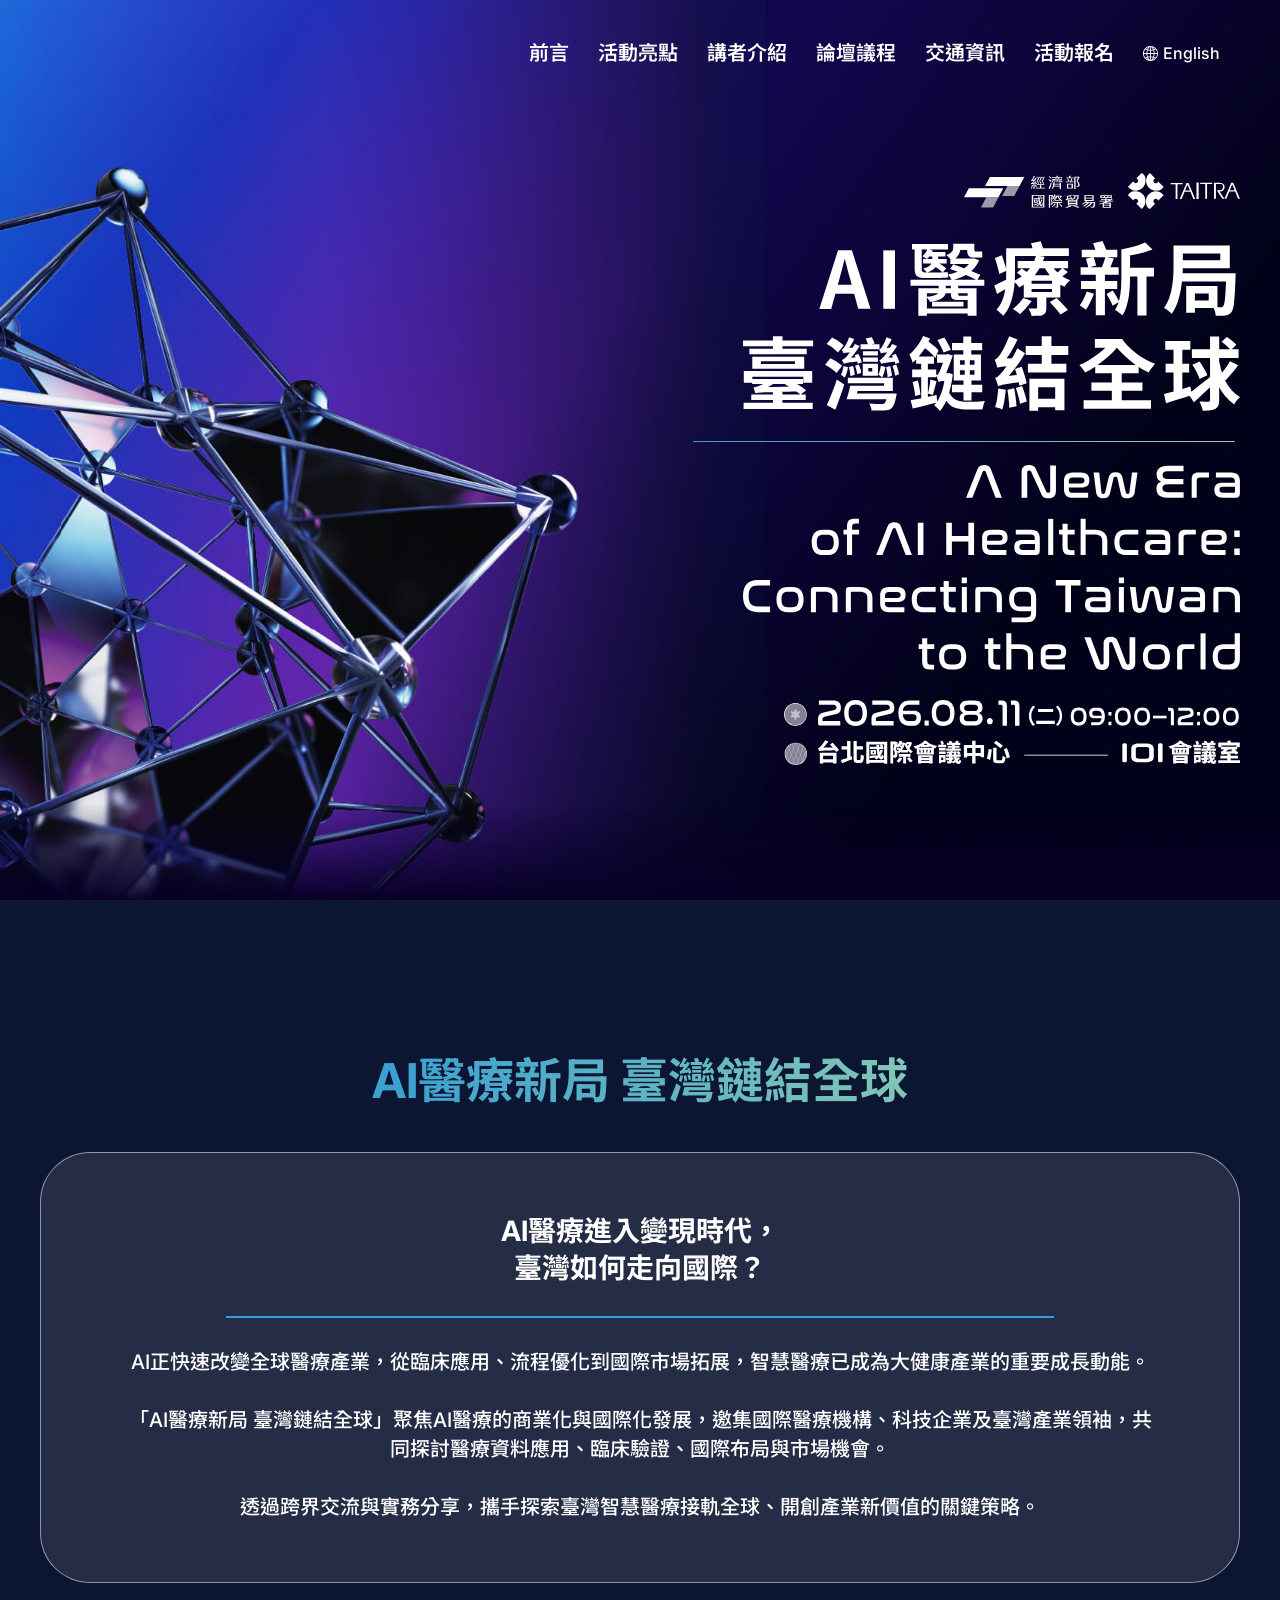
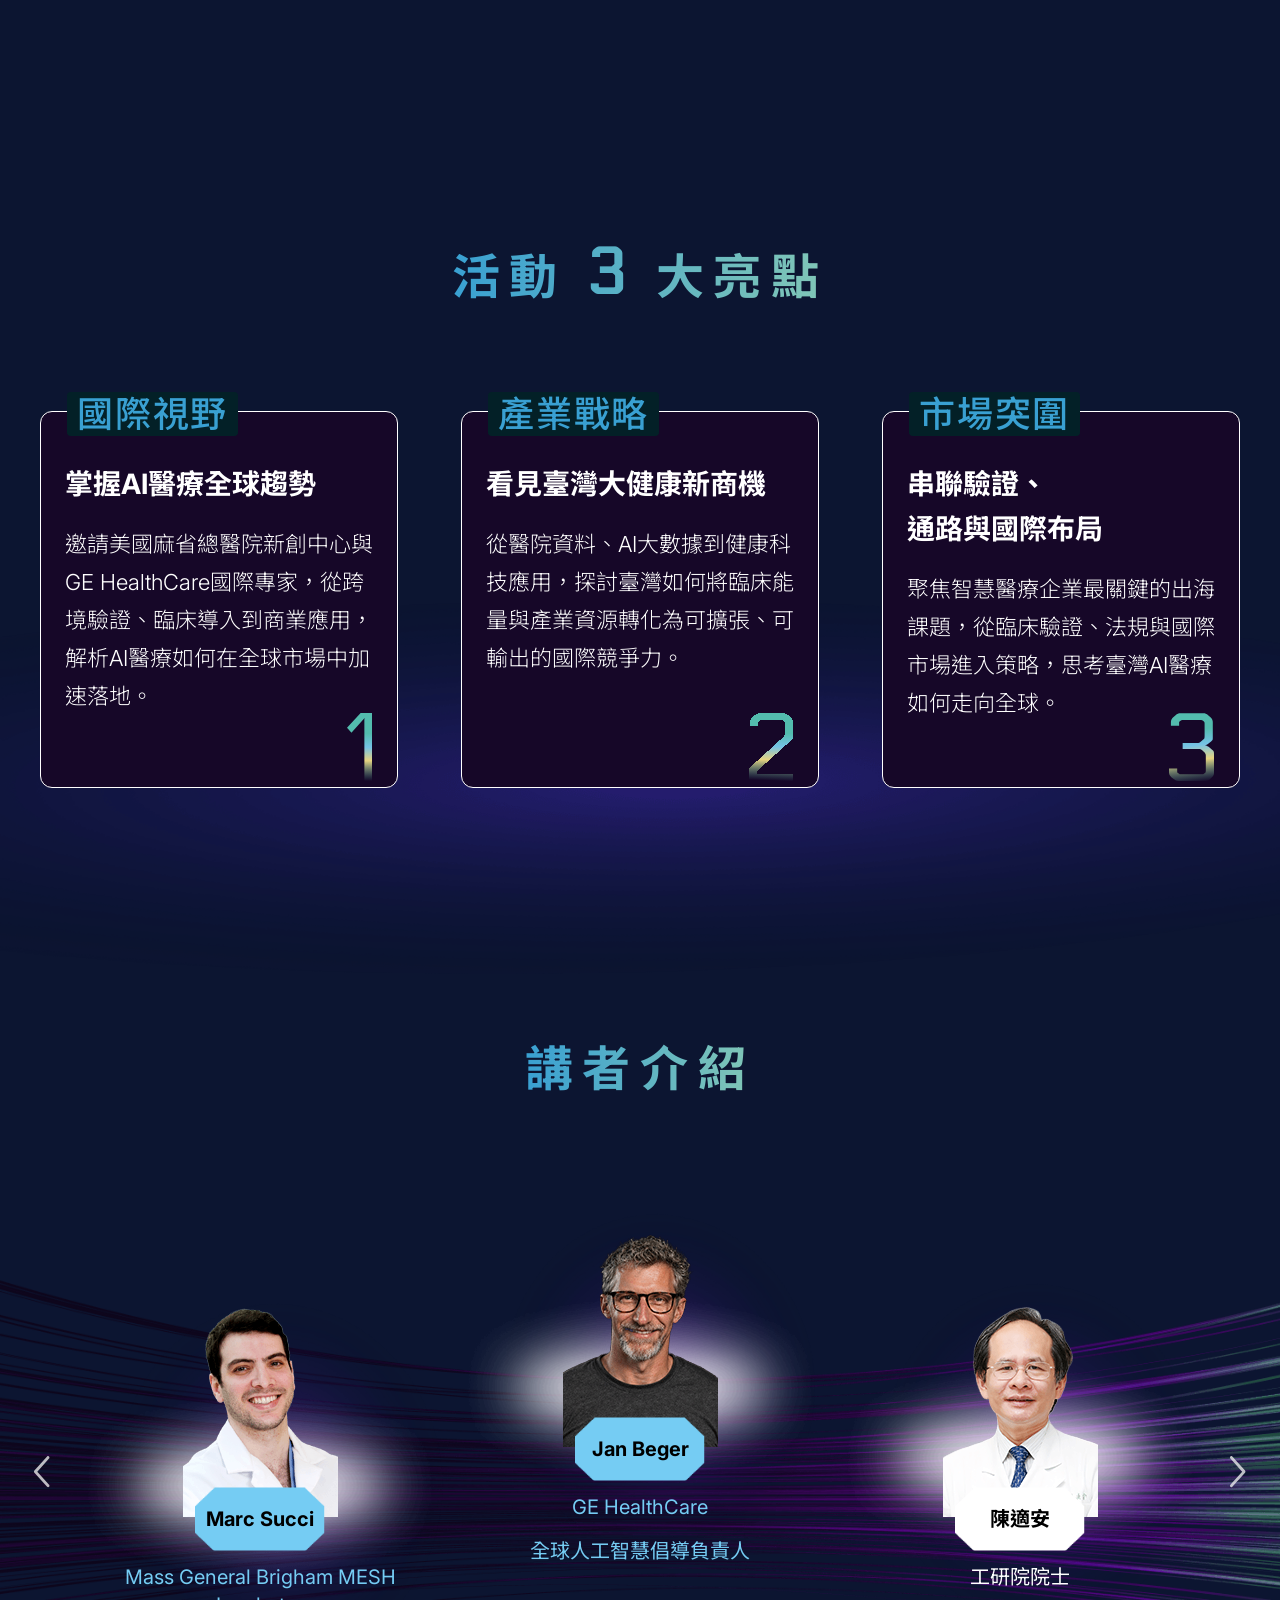
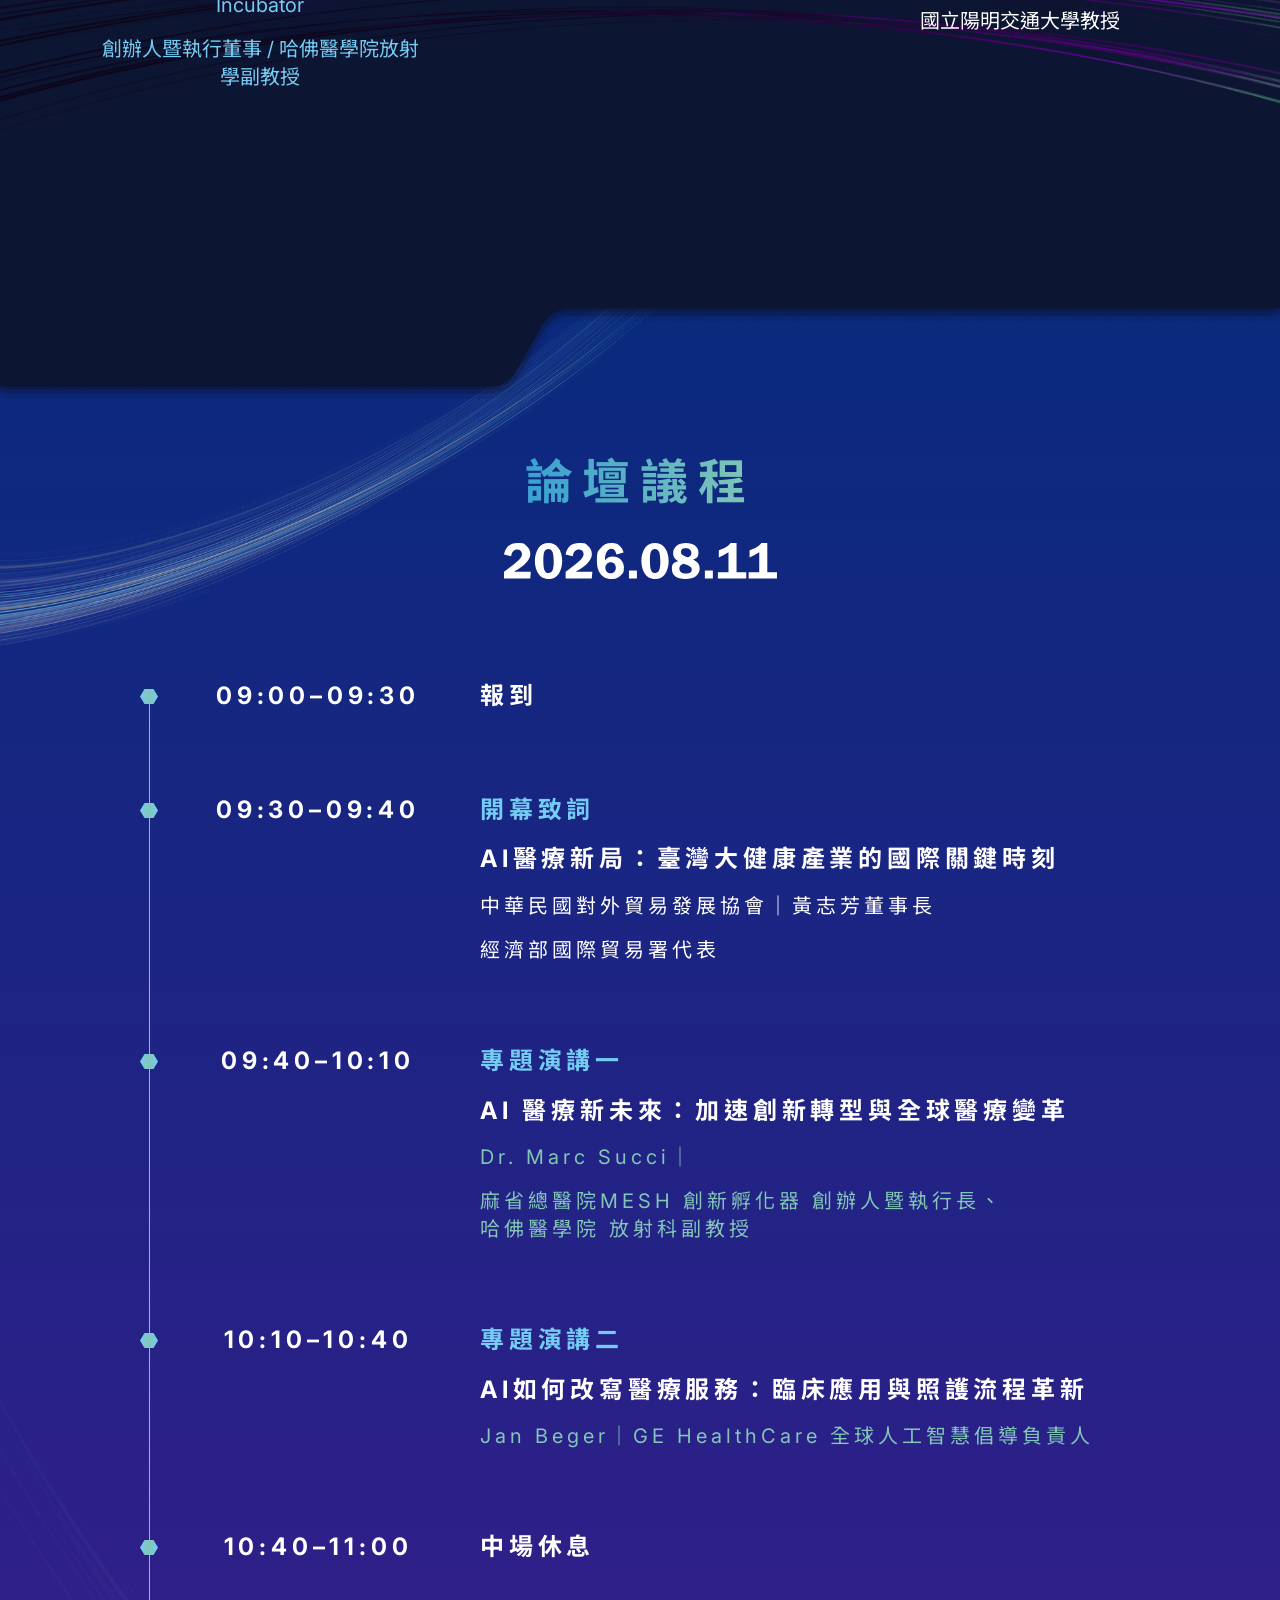
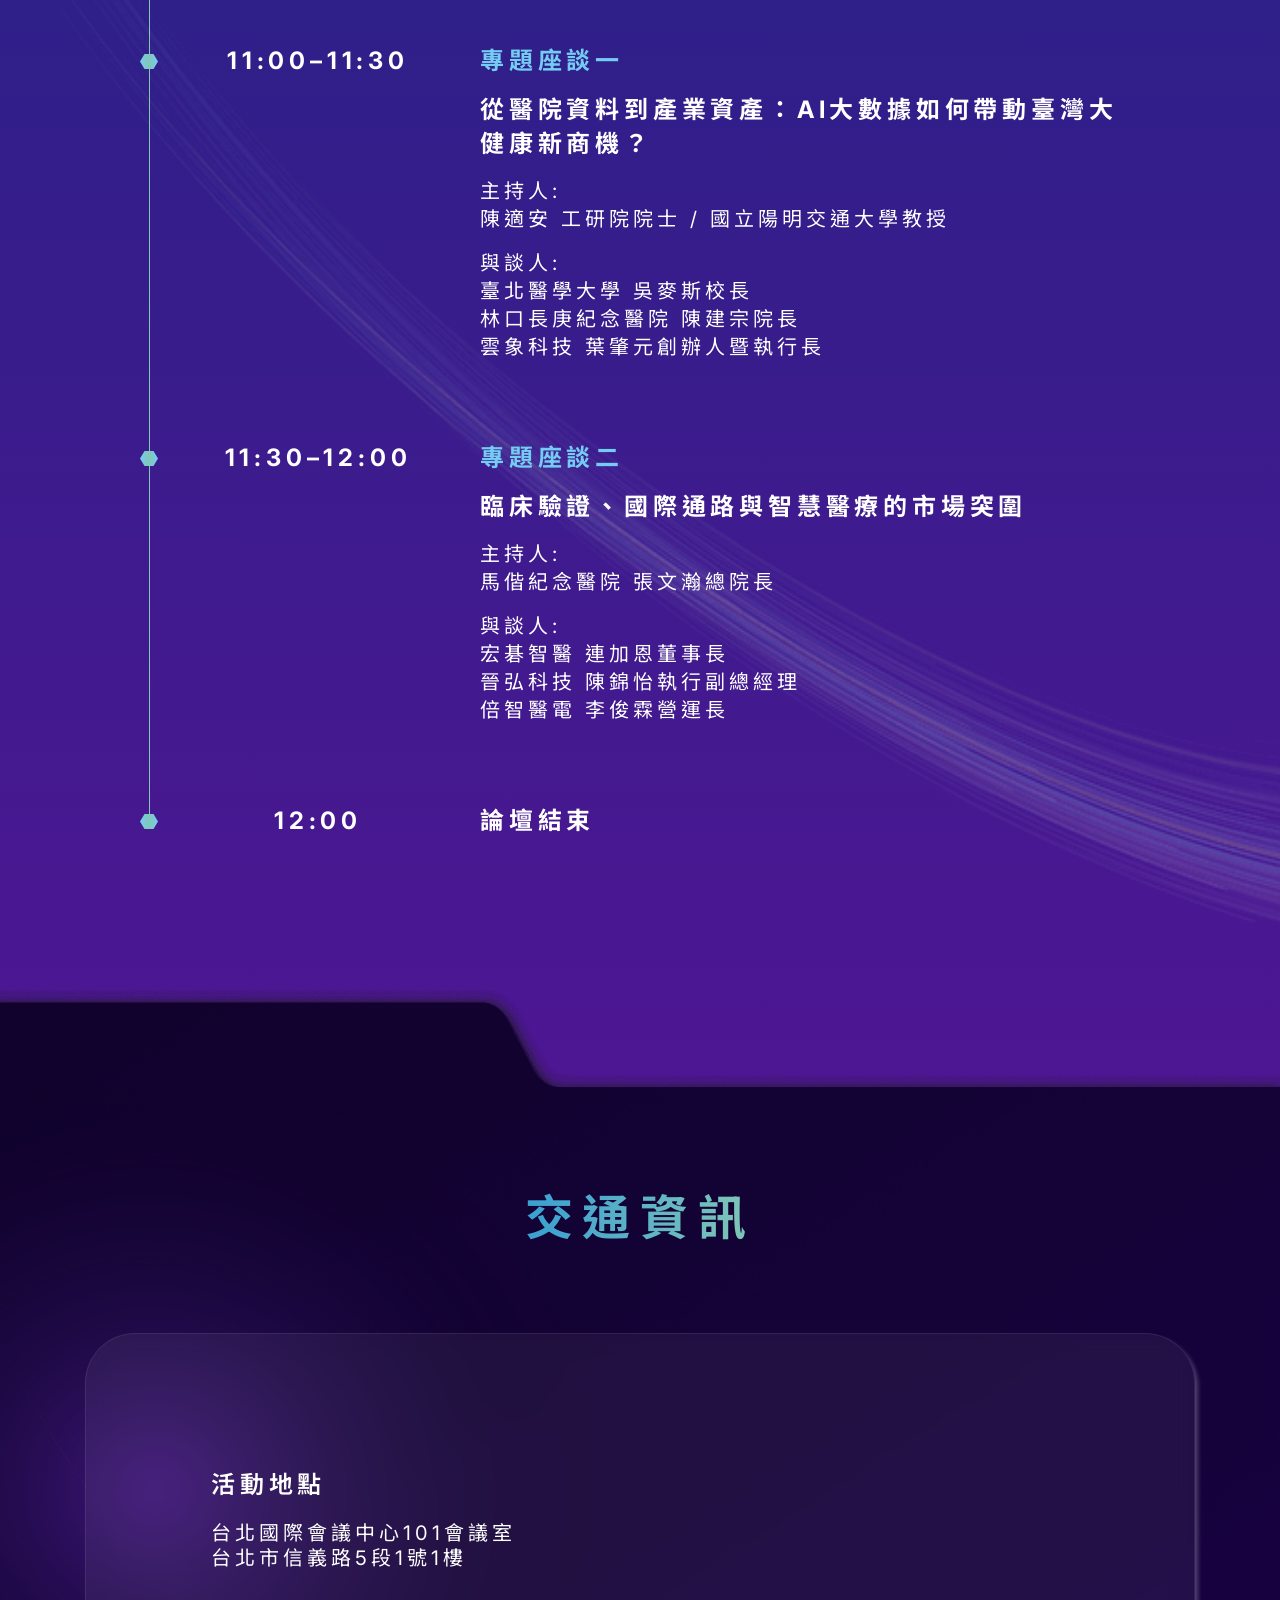
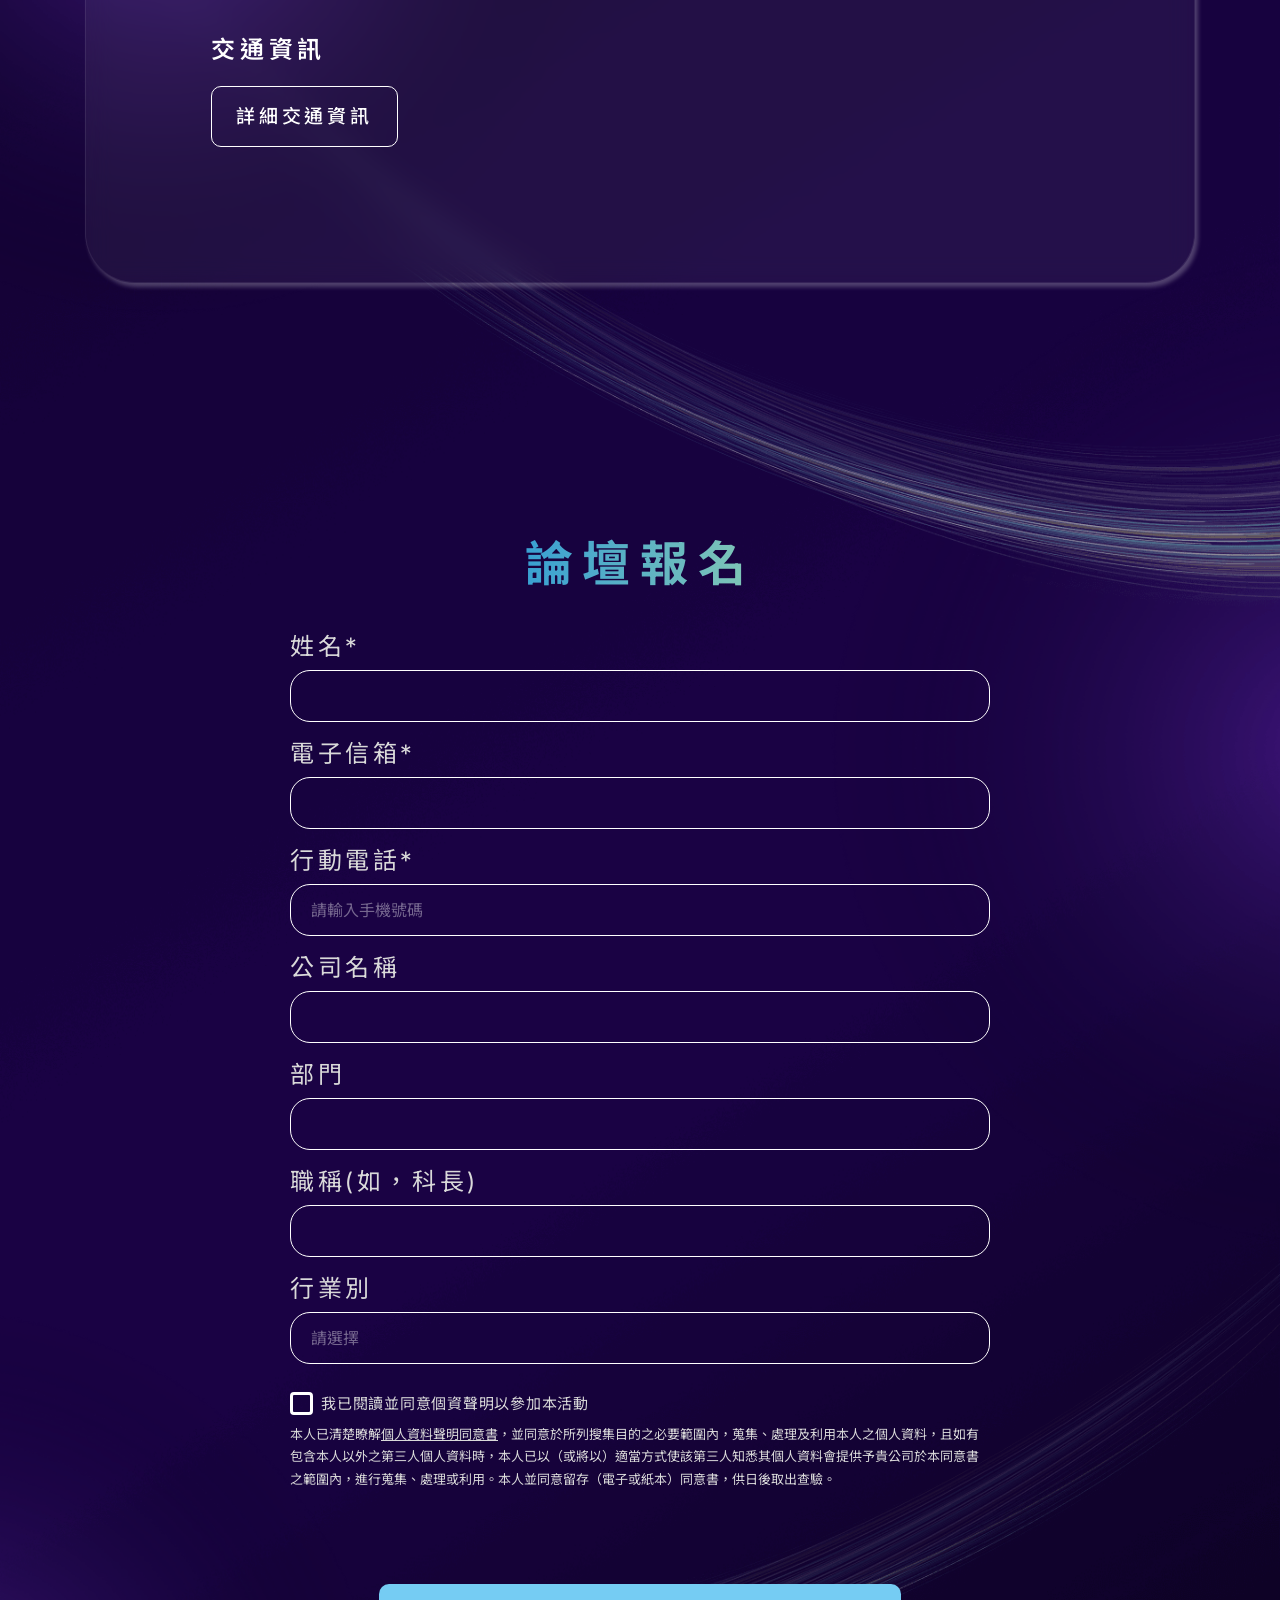
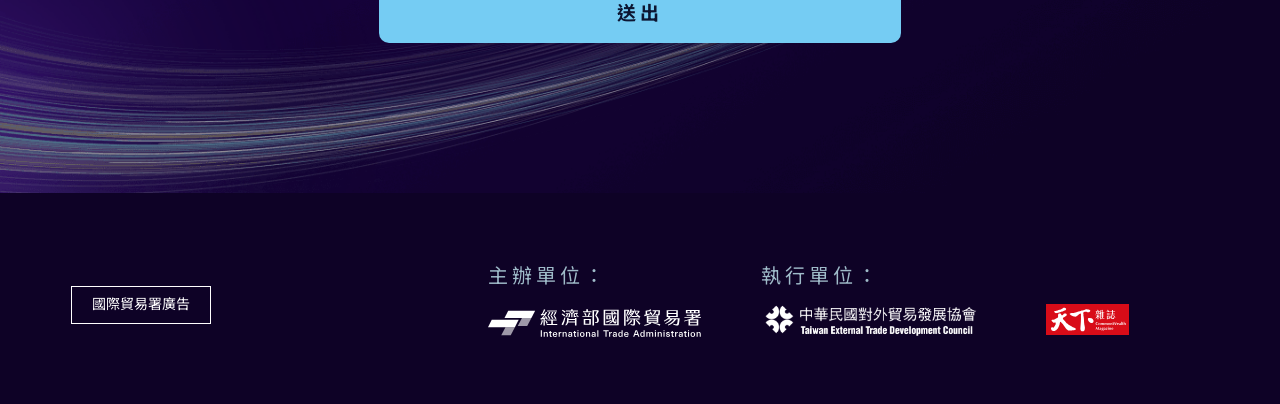
==== commit 00d188fb: "更新講者、議題" ====
--- a/index.html
+++ b/index.html
@@ -21,7 +21,7 @@
     />
     <meta
       property="og:image"
-      content="https://project.cw.com.tw/2026globalaihealth/assets/images/og-image.png"
+      content="https://project.cw.com.tw/2026globalaihealth/assets/images/og-image.jpg"
     />
     <meta property="og:site_name" content="AI醫療新局 臺灣鏈結全球論壇" />
     <meta property="og:locale" content="zh_TW" />
@@ -426,408 +426,102 @@
               <div class="avatar">
                 <img src="./assets/image/speaker-1.png" alt="" />
               </div>
-              <h3>黃志芳</h3>
-              <div class="title">
-                <!-- <p>Mr. Shou-Tao Chen</p> -->
-                <p>中華民國對外貿易發展協會<br class="mb" />董事長</p>
+              <h3 class="point">
+                <p>Marc Succi</p>
+              </h3>
+              <div class="title point">
+                <p>Mass General Brigham MESH Incubator</p>
+                <p>創辦人暨執行董事 / 哈佛醫學院放射學副教授</p>
               </div>
             </div>
             <div class="speaker-slide" data-speaker="2">
               <div class="avatar">
                 <img src="./assets/image/speaker-2.png" alt="" />
-              </div>
-              <h3 class="point">
-                <p>Dr. Marc</p>
-                <p>Succi</p>
-              </h3>
-              <div class="title point">
-                <p>Massachusetts General Hospital</p>
-                <p>新創中心創辦人<br class="mb" />暨執行董事</p>
-              </div>
-            </div>
-            <div class="speaker-slide" data-speaker="3">
-              <div class="avatar">
-                <img src="./assets/image/speaker-3.png" alt="" />
               </div>
               <h3 class="point">
                 <p>Jan Beger</p>
               </h3>
               <div class="title point">
                 <p>GE HealthCare</p>
-                <p>全球人工智慧<br class="mb" />倡導負責人</p>
+                <p>全球人工智慧倡導負責人</p>
+              </div>
+            </div>
+            <div class="speaker-slide" data-speaker="3">
+              <div class="avatar">
+                <img src="./assets/image/speaker-3.png" alt="" />
+              </div>
+              <h3>
+                <p>陳適安</p>
+              </h3>
+              <div class="title">
+                <p>工研院院士</p>
+                <p>國立陽明交通大學教授</p>
               </div>
             </div>
             <div class="speaker-slide" data-speaker="4">
               <div class="avatar">
                 <img src="./assets/image/speaker-4.png" alt="" />
               </div>
-              <h3>陳適安</h3>
+              <h3>吳麥斯</h3>
               <div class="title">
-                <p>臺中榮民總醫院<br class="mb" />名譽院長</p>
+                <p>臺北醫學大學校長</p>
               </div>
             </div>
             <div class="speaker-slide" data-speaker="5">
               <div class="avatar">
                 <img src="./assets/image/speaker-5.png" alt="" />
               </div>
-              <h3>吳麥斯</h3>
+              <h3>陳建宗</h3>
               <div class="title">
-                <p>臺北醫學大學<br class="mb" />校長</p>
+                <p>林口長庚紀念醫院院長</p>
               </div>
             </div>
             <div class="speaker-slide" data-speaker="6">
               <div class="avatar">
                 <img src="./assets/image/speaker-6.png" alt="" />
               </div>
-              <h3>陳建宗</h3>
+              <h3>葉肇元</h3>
               <div class="title">
-                <p>林口長庚紀念醫院<br class="mb" />院長</p>
-              </div>
-            </div>
+                <p>雲象科技 總經理</p>
+              </div>
+            </div>
+
             <div class="speaker-slide" data-speaker="7">
               <div class="avatar">
                 <img src="./assets/image/speaker-7.png" alt="" />
               </div>
-              <h3>葉肇元</h3>
+              <h3>張文瀚</h3>
               <div class="title">
-                <p>雲象科技<br class="mb" />創辦人暨執行長</p>
-              </div>
-            </div>
-
+                <p>馬偕紀念醫院 總院長</p>
+              </div>
+            </div>
             <div class="speaker-slide" data-speaker="8">
               <div class="avatar">
                 <img src="./assets/image/speaker-8.png" alt="" />
               </div>
-              <h3>張文瀚</h3>
+              <h3>連加恩</h3>
               <div class="title">
-                <p>馬偕紀念醫院<br class="mb" />總院長</p>
+                <p>宏碁智醫股份有限公司 董事長暨執行長</p>
               </div>
             </div>
             <div class="speaker-slide" data-speaker="9">
               <div class="avatar">
                 <img src="./assets/image/speaker-9.png" alt="" />
               </div>
-              <h3>連加恩</h3>
+              <h3>陳靜怡</h3>
               <div class="title">
-                <p>宏碁智醫<br class="mb" />董事長</p>
+                <p>晉弘科技事業開發總部 執行副總</p>
               </div>
             </div>
             <div class="speaker-slide" data-speaker="10">
               <div class="avatar">
                 <img src="./assets/image/speaker-10.png" alt="" />
               </div>
-              <h3>陳靜怡</h3>
-              <div class="title">
-                <p>晉弘科技股份有限公司<br class="mb" />副總經理</p>
-              </div>
-            </div>
-            <div class="speaker-slide" data-speaker="11">
-              <div class="avatar">
-                <img src="./assets/image/speaker-11.png" alt="" />
-              </div>
               <h3>李俊霖</h3>
               <div class="title">
-                <p>倍智醫電<br class="mb" />營運長</p>
-              </div>
-            </div>
-
-            <!-- copy -->
-            <!-- <div class="speaker-slide" data-speaker="1">
-                        <div class="avatar">
-                            <img src="./assets/image/speaker-1.png" alt="" />
-                        </div>
-                        <h3>陳守道</h3>
-                        <div class="title">
-                            <p>Mr. Shou-Tao Chen</p>
-                            <p>中鋼公司<br class="mb">總經理</p>
-                        </div>
-                    </div>
-					<div class="speaker-slide" data-speaker="2">
-                        <div class="avatar">
-                            <img src="./assets/image/speaker-2.png" alt="" />
-                        </div>
-                        <h3>
-							<p>Mr. Ed</p>
-                            <p>Smith</p>
-						</h3>
-                        <div class="title">
-                            <p>美國扣件經銷商協會<br class="mb">理事長</p>
-                        </div>
-                    </div>
-                    <div class="speaker-slide" data-speaker="3">
-                        <div class="avatar">
-                            <img src="./assets/image/speaker-3.png" alt="" />
-                        </div>
-                        <h3>
-                            <p>Mr. Chanin</p>
-                            <p>Khaochan</p>
-                        </h3>
-                        <div class="title">
-                            <p>泰國工業轉包協會<br class="mb">理事長</p>
-                        </div>
-                    </div>
-                    <div class="speaker-slide" data-speaker="4">
-                        <div class="avatar">
-                            <img src="./assets/image/speaker-4.png" alt="" />
-                        </div>
-                        <h3>李宗哲</h3>
-                        <div class="title">
-                            <p>Mr. Andrew Lee</p>
-                            <p>資誠普華綠色科技公司<br class="mb">董事</p>
-                        </div>
-                    </div>
-                    <div class="speaker-slide" data-speaker="5">
-                        <div class="avatar">
-                            <img src="./assets/image/speaker-5.png" alt="" />
-                        </div>
-                        <h3>紀翔瀛</h3>
-                        <div class="title">
-                            <p>Ms. Kristy Chi</p>
-                            <p>金屬工業研究發展中心<br class="mb">產業顧問</p>
-                        </div>
-                    </div>
-                    <div class="speaker-slide" data-speaker="6">
-                        <div class="avatar">
-                            <img src="./assets/image/speaker-6.png" alt="" />
-                        </div>
-                        <h3>張宏誠</h3>
-                        <div class="title">
-                            <p>Mr. Zephyr Chang</p>
-                            <p>友鋮股份有限公司<br class="mb">董事長</p>
-                        </div>
-                    </div>
-                    <div class="speaker-slide" data-speaker="7">
-                        <div class="avatar">
-                            <img src="./assets/image/speaker-7.png" alt="" />
-                        </div>
-                        <h3>林威村</h3>
-                        <div class="title">
-                            <p>Mr. Alvin Lin</p>
-                            <p>豐達科技股份有限公司<br class="mb">總經理</p>
-                        </div>
-                    </div>
-                    <div class="speaker-slide" data-speaker="1">
-                        <div class="avatar">
-                            <img src="./assets/image/speaker-1.png" alt="" />
-                        </div>
-                        <h3>陳守道</h3>
-                        <div class="title">
-                            <p>Mr. Shou-Tao Chen</p>
-                            <p>中鋼公司<br class="mb">總經理</p>
-                        </div>
-                    </div>
-					<div class="speaker-slide" data-speaker="2">
-                        <div class="avatar">
-                            <img src="./assets/image/speaker-2.png" alt="" />
-                        </div>
-                        <h3>
-							<p>Mr. Ed</p>
-                            <p>Smith</p>
-						</h3>
-                        <div class="title">
-                            <p>美國扣件經銷商協會<br class="mb">理事長</p>
-                        </div>
-                    </div>
-                    <div class="speaker-slide" data-speaker="3">
-                        <div class="avatar">
-                            <img src="./assets/image/speaker-3.png" alt="" />
-                        </div>
-                        <h3>
-                            <p>Mr. Chanin</p>
-                            <p>Khaochan</p>
-                        </h3>
-                        <div class="title">
-                            <p>泰國工業轉包協會<br class="mb">理事長</p>
-                        </div>
-                    </div>
-                    <div class="speaker-slide" data-speaker="4">
-                        <div class="avatar">
-                            <img src="./assets/image/speaker-4.png" alt="" />
-                        </div>
-                        <h3>李宗哲</h3>
-                        <div class="title">
-                            <p>Mr. Andrew Lee</p>
-                            <p>資誠普華綠色科技公司<br class="mb">董事</p>
-                        </div>
-                    </div>
-                    <div class="speaker-slide" data-speaker="5">
-                        <div class="avatar">
-                            <img src="./assets/image/speaker-5.png" alt="" />
-                        </div>
-                        <h3>紀翔瀛</h3>
-                        <div class="title">
-                            <p>Ms. Kristy Chi</p>
-                            <p>金屬工業研究發展中心<br class="mb">產業顧問</p>
-                        </div>
-                    </div>
-                    <div class="speaker-slide" data-speaker="6">
-                        <div class="avatar">
-                            <img src="./assets/image/speaker-6.png" alt="" />
-                        </div>
-                        <h3>張宏誠</h3>
-                        <div class="title">
-                            <p>Mr. Zephyr Chang</p>
-                            <p>友鋮股份有限公司<br class="mb">董事長</p>
-                        </div>
-                    </div>
-                    <div class="speaker-slide" data-speaker="7">
-                        <div class="avatar">
-                            <img src="./assets/image/speaker-7.png" alt="" />
-                        </div>
-                        <h3>林威村</h3>
-                        <div class="title">
-                            <p>Mr. Alvin Lin</p>
-                            <p>豐達科技股份有限公司<br class="mb">總經理</p>
-                        </div>
-                    </div>
-                    <div class="speaker-slide" data-speaker="1">
-                        <div class="avatar">
-                            <img src="./assets/image/speaker-1.png" alt="" />
-                        </div>
-                        <h3>陳守道</h3>
-                        <div class="title">
-                            <p>Mr. Shou-Tao Chen</p>
-                            <p>中鋼公司<br class="mb">總經理</p>
-                        </div>
-                    </div>
-					<div class="speaker-slide" data-speaker="2">
-                        <div class="avatar">
-                            <img src="./assets/image/speaker-2.png" alt="" />
-                        </div>
-                        <h3>
-							<p>Mr. Ed</p>
-                            <p>Smith</p>
-						</h3>
-                        <div class="title">
-                            <p>美國扣件經銷商協會<br class="mb">理事長</p>
-                        </div>
-                    </div>
-                    <div class="speaker-slide" data-speaker="3">
-                        <div class="avatar">
-                            <img src="./assets/image/speaker-3.png" alt="" />
-                        </div>
-                        <h3>
-                            <p>Mr. Chanin</p>
-                            <p>Khaochan</p>
-                        </h3>
-                        <div class="title">
-                            <p>泰國工業轉包協會<br class="mb">理事長</p>
-                        </div>
-                    </div>
-                    <div class="speaker-slide" data-speaker="4">
-                        <div class="avatar">
-                            <img src="./assets/image/speaker-4.png" alt="" />
-                        </div>
-                        <h3>李宗哲</h3>
-                        <div class="title">
-                            <p>Mr. Andrew Lee</p>
-                            <p>資誠普華綠色科技公司<br class="mb">董事</p>
-                        </div>
-                    </div>
-                    <div class="speaker-slide" data-speaker="5">
-                        <div class="avatar">
-                            <img src="./assets/image/speaker-5.png" alt="" />
-                        </div>
-                        <h3>紀翔瀛</h3>
-                        <div class="title">
-                            <p>Ms. Kristy Chi</p>
-                            <p>金屬工業研究發展中心<br class="mb">產業顧問</p>
-                        </div>
-                    </div>
-                    <div class="speaker-slide" data-speaker="6">
-                        <div class="avatar">
-                            <img src="./assets/image/speaker-6.png" alt="" />
-                        </div>
-                        <h3>張宏誠</h3>
-                        <div class="title">
-                            <p>Mr. Zephyr Chang</p>
-                            <p>友鋮股份有限公司<br class="mb">董事長</p>
-                        </div>
-                    </div>
-                    <div class="speaker-slide" data-speaker="7">
-                        <div class="avatar">
-                            <img src="./assets/image/speaker-7.png" alt="" />
-                        </div>
-                        <h3>林威村</h3>
-                        <div class="title">
-                            <p>Mr. Alvin Lin</p>
-                            <p>豐達科技股份有限公司<br class="mb">總經理</p>
-                        </div>
-                    </div>
-                    <div class="speaker-slide" data-speaker="1">
-                        <div class="avatar">
-                            <img src="./assets/image/speaker-1.png" alt="" />
-                        </div>
-                        <h3>陳守道</h3>
-                        <div class="title">
-                            <p>Mr. Shou-Tao Chen</p>
-                            <p>中鋼公司<br class="mb">總經理</p>
-                        </div>
-                    </div>
-					<div class="speaker-slide" data-speaker="2">
-                        <div class="avatar">
-                            <img src="./assets/image/speaker-2.png" alt="" />
-                        </div>
-                        <h3>
-							<p>Mr. Ed</p>
-                            <p>Smith</p>
-						</h3>
-                        <div class="title">
-                            <p>美國扣件經銷商協會<br class="mb">理事長</p>
-                        </div>
-                    </div>
-                    <div class="speaker-slide" data-speaker="3">
-                        <div class="avatar">
-                            <img src="./assets/image/speaker-3.png" alt="" />
-                        </div>
-                        <h3>
-                            <p>Mr. Chanin</p>
-                            <p>Khaochan</p>
-                        </h3>
-                        <div class="title">
-                            <p>泰國工業轉包協會<br class="mb">理事長</p>
-                        </div>
-                    </div>
-                    <div class="speaker-slide" data-speaker="4">
-                        <div class="avatar">
-                            <img src="./assets/image/speaker-4.png" alt="" />
-                        </div>
-                        <h3>李宗哲</h3>
-                        <div class="title">
-                            <p>Mr. Andrew Lee</p>
-                            <p>資誠普華綠色科技公司<br class="mb">董事</p>
-                        </div>
-                    </div>
-                    <div class="speaker-slide" data-speaker="5">
-                        <div class="avatar">
-                            <img src="./assets/image/speaker-5.png" alt="" />
-                        </div>
-                        <h3>紀翔瀛</h3>
-                        <div class="title">
-                            <p>Ms. Kristy Chi</p>
-                            <p>金屬工業研究發展中心<br class="mb">產業顧問</p>
-                        </div>
-                    </div>
-                    <div class="speaker-slide" data-speaker="6">
-                        <div class="avatar">
-                            <img src="./assets/image/speaker-6.png" alt="" />
-                        </div>
-                        <h3>張宏誠</h3>
-                        <div class="title">
-                            <p>Mr. Zephyr Chang</p>
-                            <p>友鋮股份有限公司<br class="mb">董事長</p>
-                        </div>
-                    </div>
-                    <div class="speaker-slide" data-speaker="7">
-                        <div class="avatar">
-                            <img src="./assets/image/speaker-7.png" alt="" />
-                        </div>
-                        <h3>林威村</h3>
-                        <div class="title">
-                            <p>Mr. Alvin Lin</p>
-                            <p>豐達科技股份有限公司<br class="mb">總經理</p>
-                        </div>
-                    </div> -->
+                <p>倍智醫電股份有限公司 營運長</p>
+              </div>
+            </div>
           </div>
         </div>
       </section>
@@ -901,7 +595,13 @@
                 >開幕致詞</span
               >
               <p class="talk-title" data-aos="fade-up" data-aos-offset="100">
-                AI醫療新局：臺灣健康產業的國際關鍵時刻
+                AI醫療新局：臺灣大健康產業的國際關鍵時刻
+              </p>
+              <p class="speaker" data-aos="fade-up" data-aos-offset="100">
+                中華民國對外貿易發展協會｜黃志芳董事長
+              </p>
+              <p class="speaker" data-aos="fade-up" data-aos-offset="100">
+                經濟部國際貿易署代表
               </p>
             </div>
           </li>
@@ -923,7 +623,7 @@
                 Dr. Marc Succi｜
               </p>
               <p class="speaker point" data-aos="fade-up" data-aos-offset="100">
-                麻省總醫院MESH 創新孵化器創辦人暨執行長、<br />哈佛醫學院
+                麻省總醫院MESH 創新孵化器 創辦人暨執行長、<br />哈佛醫學院
                 放射科副教授
               </p>
             </div>
@@ -972,7 +672,7 @@
                 從醫院資料到產業資產：AI大數據如何帶動臺灣大健康新商機？
               </p>
               <p class="speaker" data-aos="fade-up" data-aos-offset="100">
-                主持人: <br />臺中榮民總醫院 陳適安名譽院長
+                主持人: <br />陳適安 工研院院士 / 國立陽明交通大學教授
               </p>
               <p class="speaker" data-aos="fade-up" data-aos-offset="100">
                 與談人:<br />臺北醫學大學 吳麥斯校長<br />
--- a/assets/css/style.css
+++ b/assets/css/style.css
@@ -5,7 +5,7 @@
   --card-bg: #0d2b27;
   --text-light: #e0f0ee;
   --text-muted: #7ab8b0;
-  --gold: #d4a843;
+  --gold: #75CCF3;
   --border: rgba(0, 201, 167, 0.2);
 }
 
@@ -207,7 +207,7 @@
   transition: color 0.2s;
 }
 nav .nav-list a:hover {
-  color: #d4a843;
+  color: #75CCF3;
 }
 nav .nav-list a.nav-lang {
   font-size: 16px;
@@ -299,7 +299,7 @@
     transition: color 0.2s, background 0.2s;
   }
   .mobile-menu a:hover {
-    color: #d4a843;
+    color: #75CCF3;
     background: rgba(255, 255, 255, 0.04);
   }
   .mobile-menu a.nav-lang {
@@ -821,7 +821,7 @@
 section.speakers .speaker-slide .title {
   font-size: 20px;
   color: #fff;
-  line-height: 34px;
+  line-height: 28px;
   position: relative;
   z-index: 1;
 }
@@ -1870,9 +1870,9 @@
 .speaker-popup .popup-body .details .bio {
   font-size: 20px;
   color: #000000;
-  line-height: 27px;
+  line-height: 32px;
   margin-top: 53px;
-  font-weight: 700;
+  /* font-weight: 700; */
 }
 @media (max-width: 991px) {
   .speaker-popup .popup-body .details .bio {
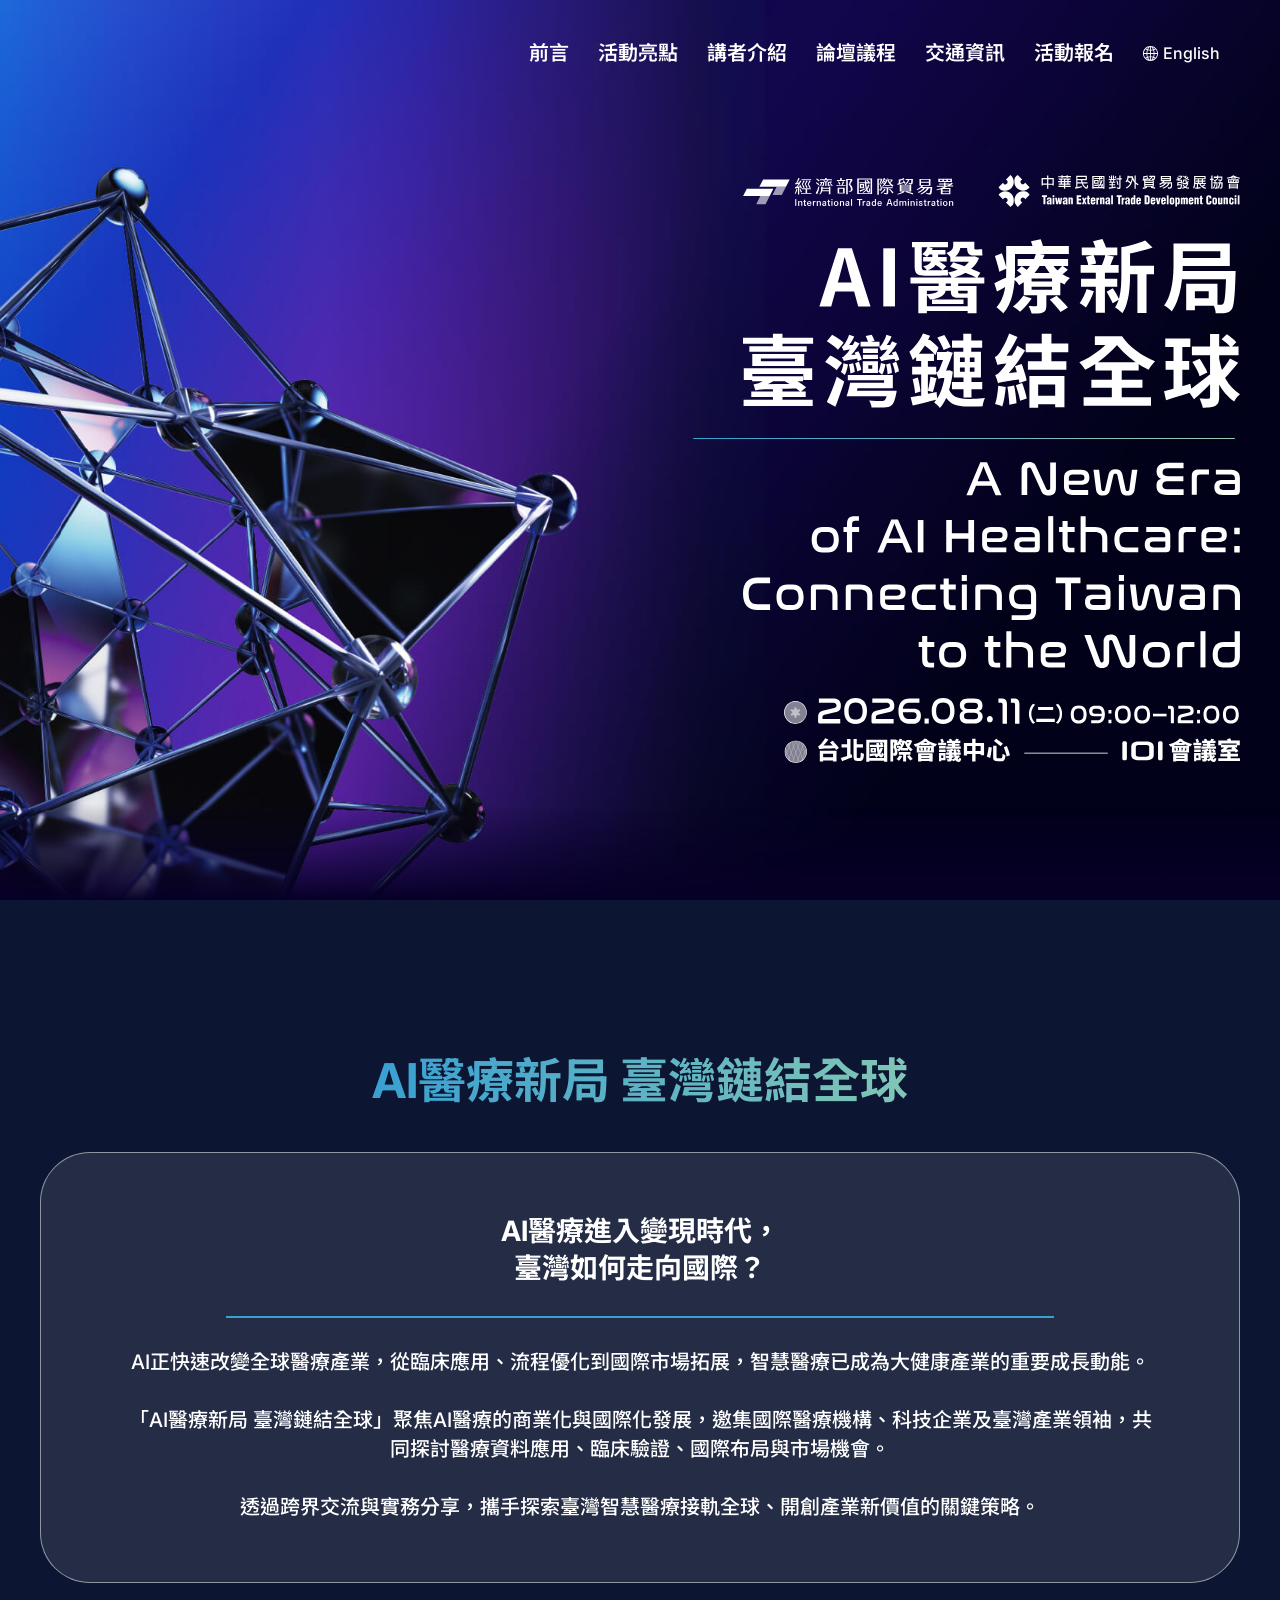
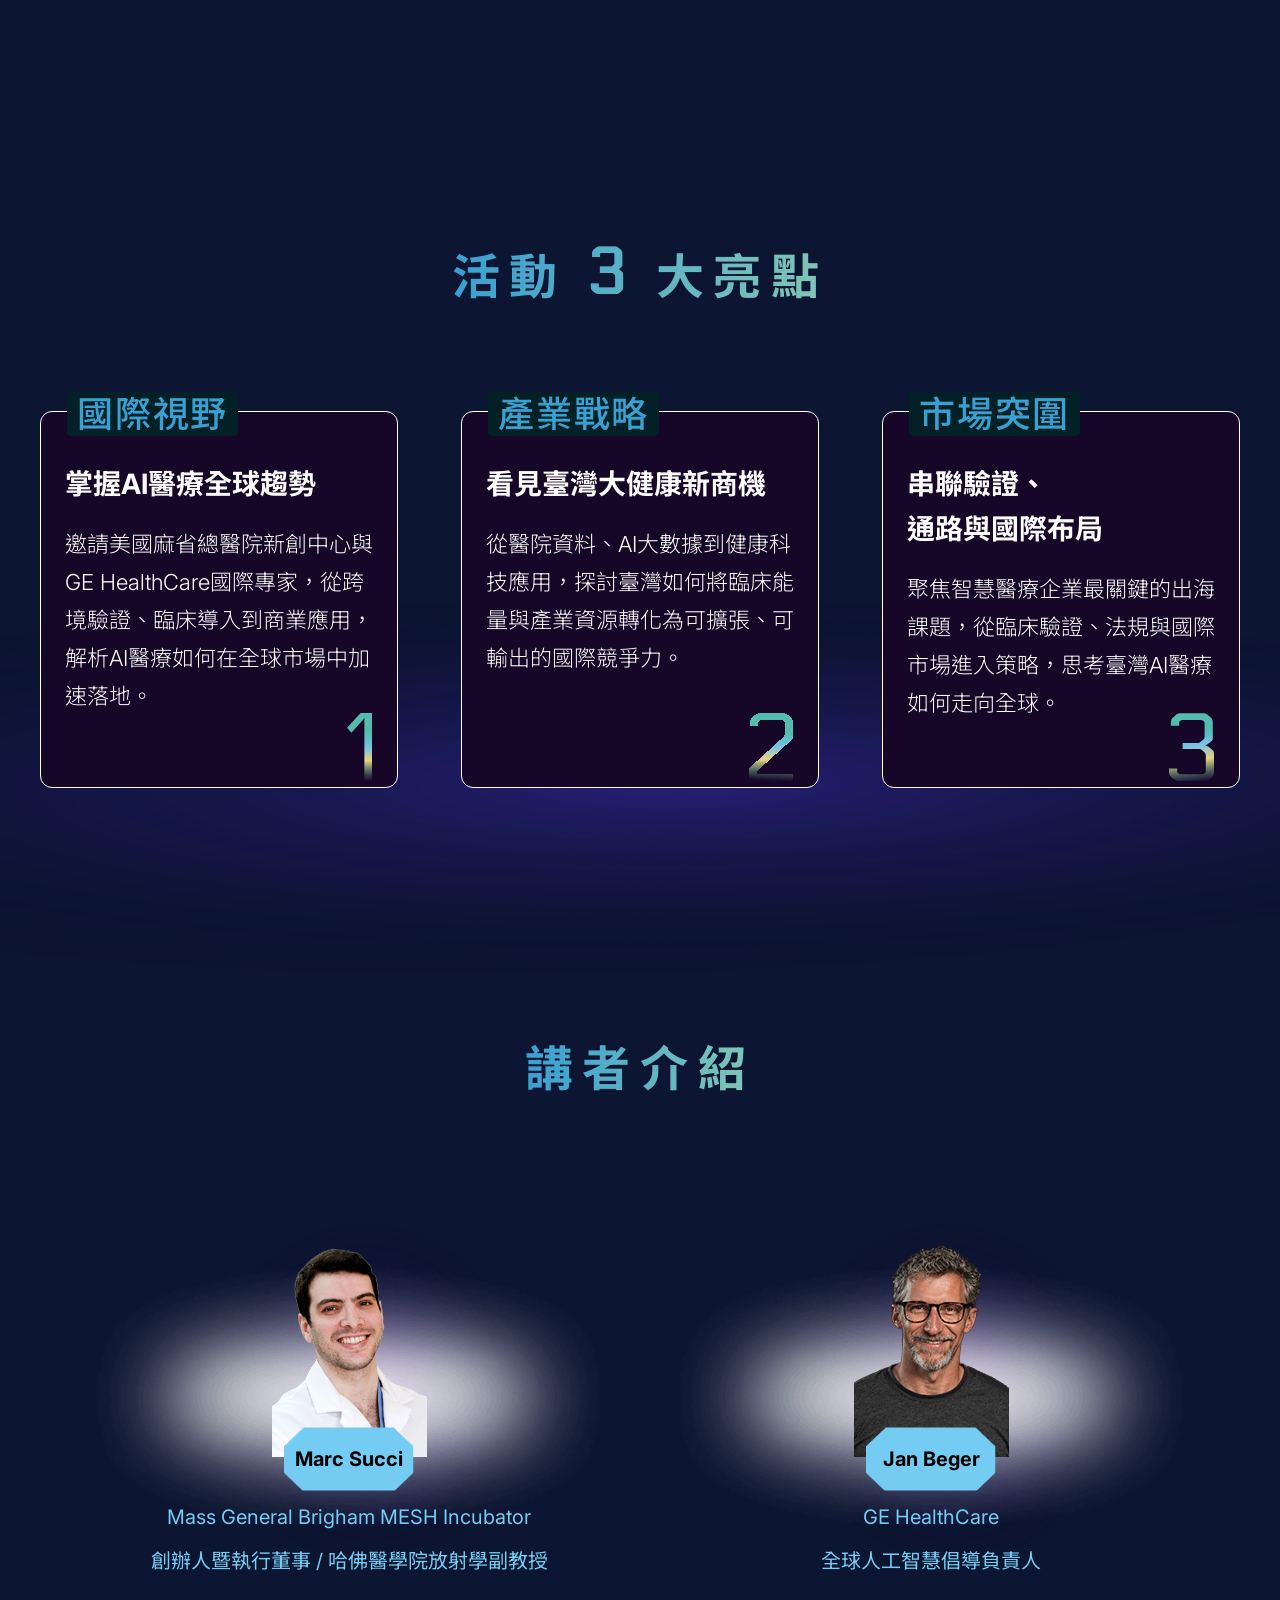
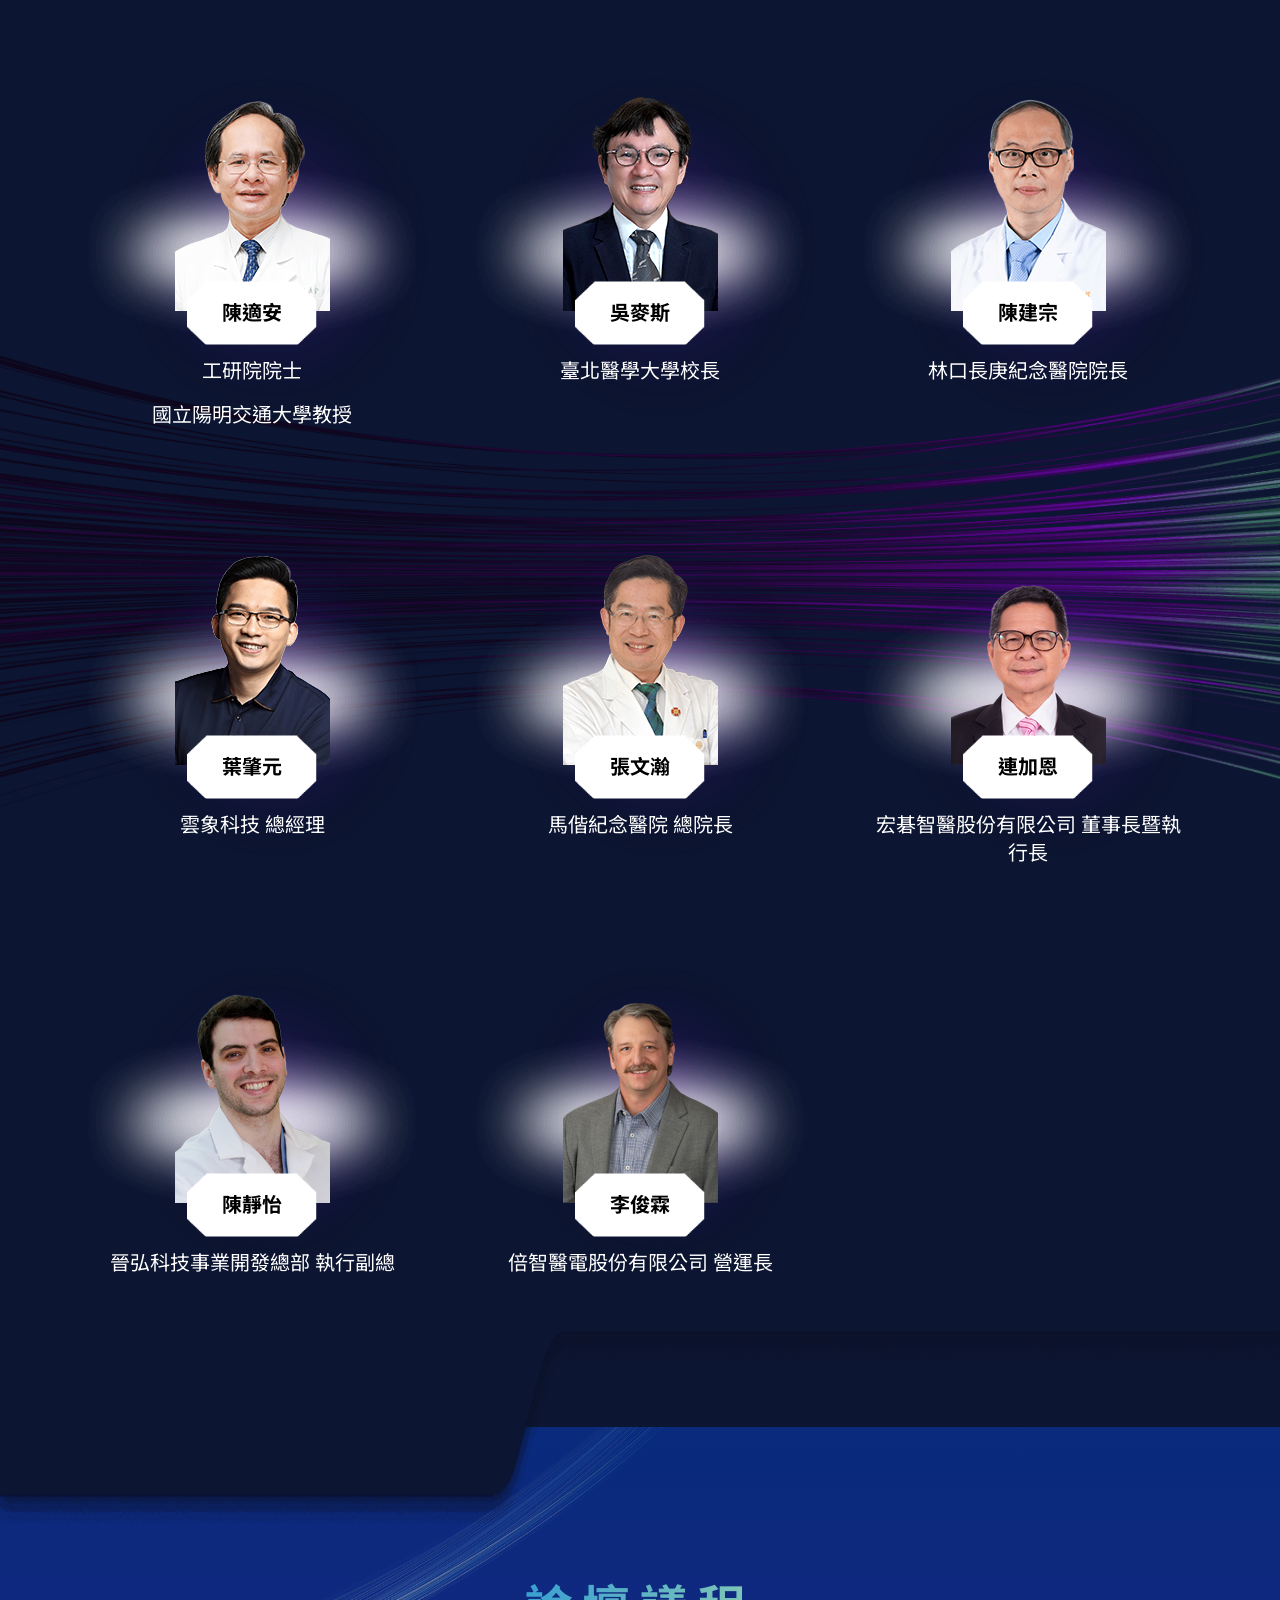
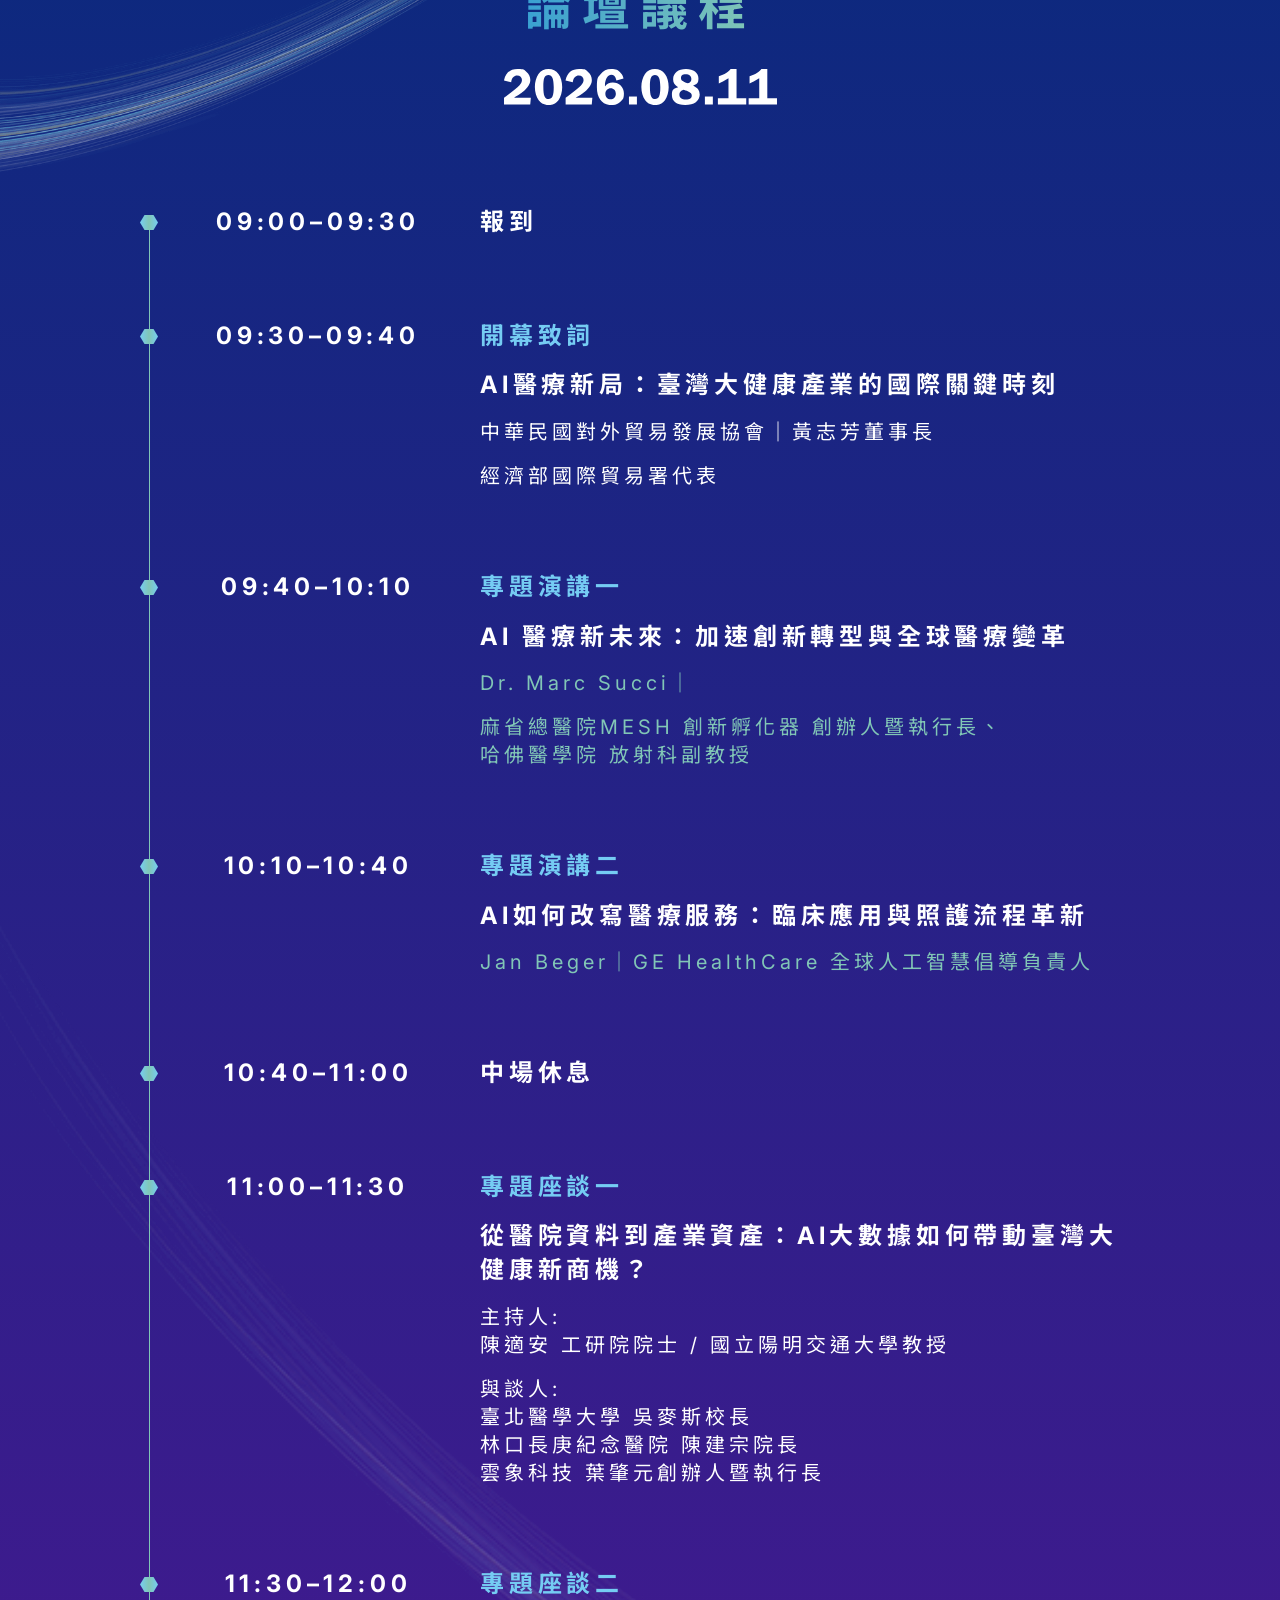
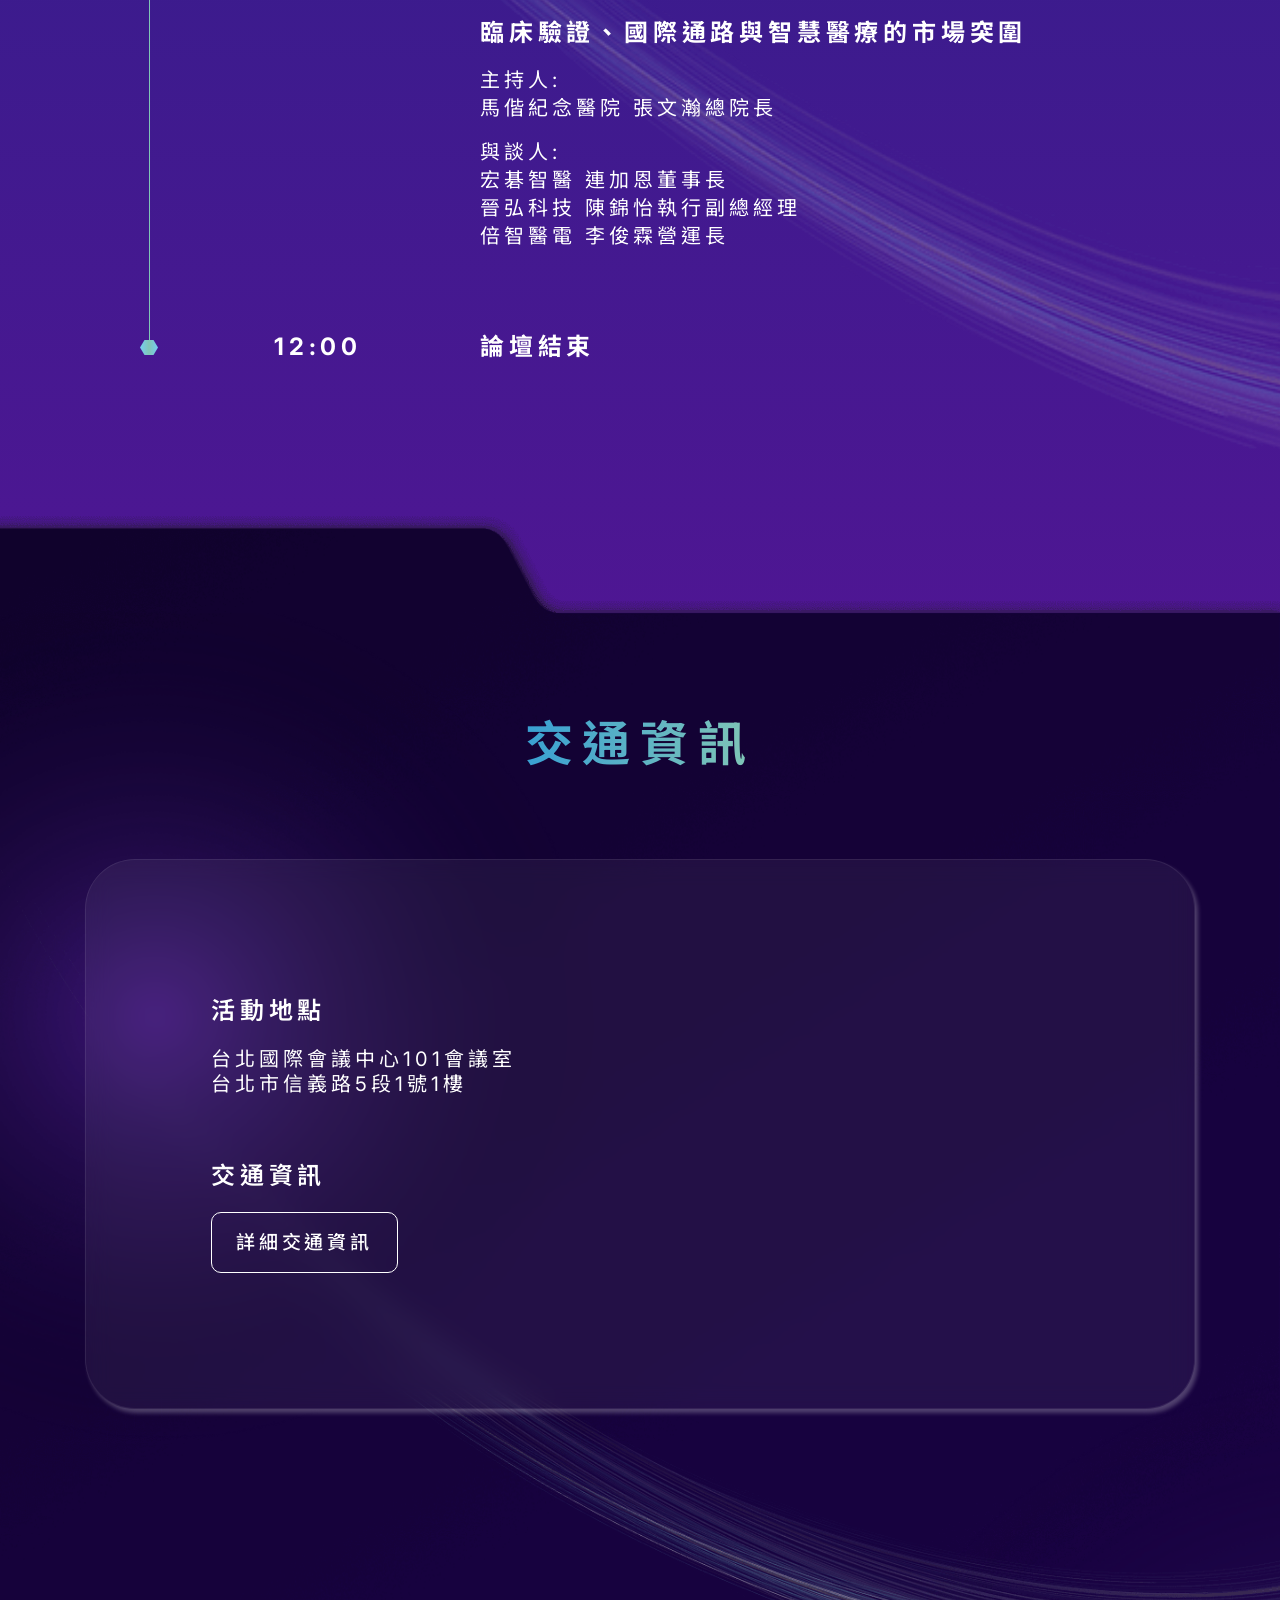
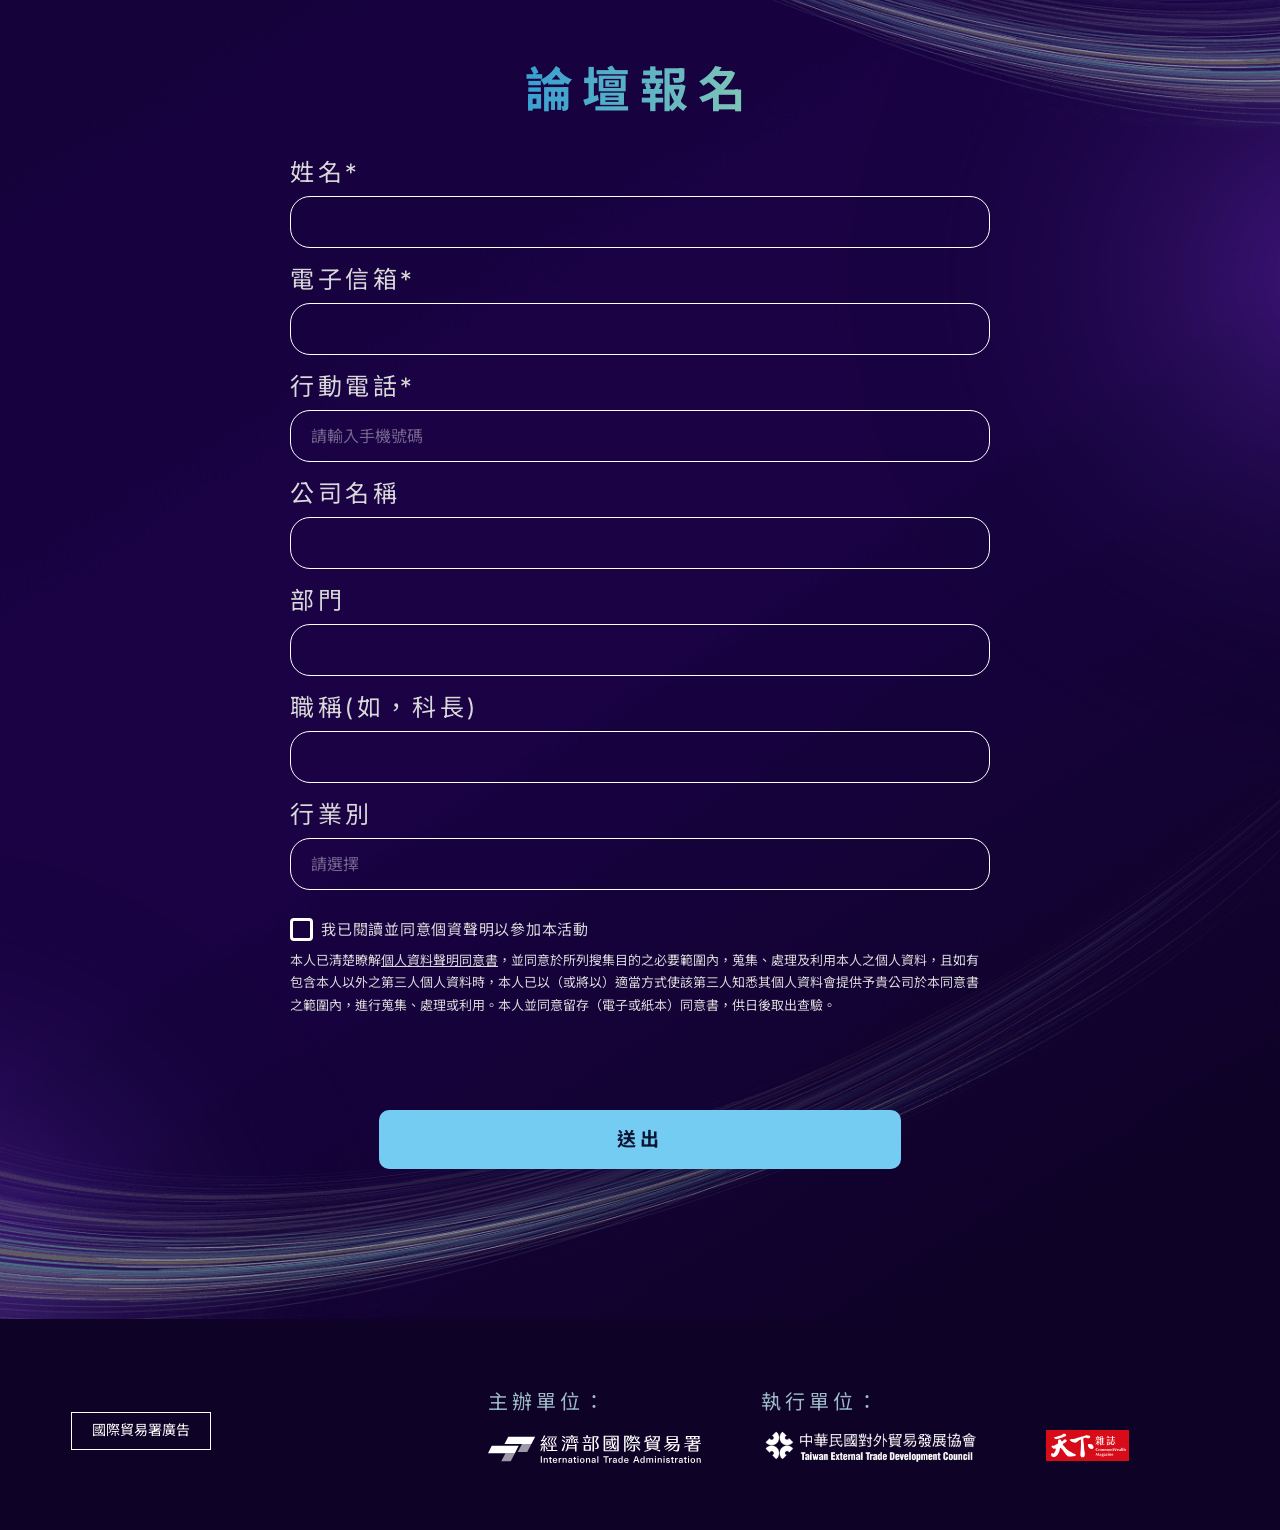
==== commit 3557a9d0: "修改講者三行" ====
--- a/index.html
+++ b/index.html
@@ -37,8 +37,6 @@
     />
     <link rel="icon" type="image/x-icon" href="favicon.ico" />
     <link rel="stylesheet" href="./assets/css/reset.css" />
-    <link rel="stylesheet" href="./assets/css/slick-theme.css" />
-    <link rel="stylesheet" href="./assets/css/slick.css" />
     <link rel="stylesheet" href="./assets/css/style.css" />
     <link rel="preconnect" href="https://fonts.googleapis.com" />
     <link rel="preconnect" href="https://fonts.gstatic.com" crossorigin />
@@ -62,7 +60,18 @@
       media="(max-width: 500px)"
     />
     <link rel="preload" href="./assets/image/hero-bottom.png" as="image" />
-    <link rel="preload" href="./assets/image/logo.svg" as="image" />
+    <link
+      rel="preload"
+      href="./assets/image/logo.svg"
+      as="image"
+      media="(min-width: 501px)"
+    />
+    <link
+      rel="preload"
+      href="./assets/image/logo-mb.svg"
+      as="image"
+      media="(max-width: 500px)"
+    />
     <link
       rel="preload"
       href="./assets/image/hero-title-1.svg"
@@ -175,7 +184,7 @@
       <nav>
         <div class="nav-inner">
           <a class="logo" href="#index">
-            <img src="./assets/image/logo.svg" alt="Fastener Taiwan" />
+            <img src="./assets/image/logo-mb.svg" alt="Fastener Taiwan" />
           </a>
           <ul class="nav-list">
             <!-- <li><a href="#index">首頁</a></li> -->
@@ -231,6 +240,9 @@
             <div class="logo pc">
               <img src="./assets/image/logo.svg" alt="" />
             </div>
+            <!-- <div class="logo mb">
+              <img src="./assets/image/logo-mb.svg" alt="" />
+            </div> -->
 
             <!-- 隱藏的 h1 -->
             <h1>AI醫療新局 臺灣鏈結全球</h1>
@@ -958,7 +970,7 @@
                     ></div>
                     <div class="privacy-policy-content">
                       本人已清楚瞭解<a
-                        href="https://pdp.cwg.tw/view/B/B-20260610005"
+                        href="https://pdp.cwg.tw/view/C/C-20260630002"
                         target="_blank"
                         >個人資料聲明同意書</a
                       >，並同意於所列搜集目的之必要範圍內，蒐集、處理及利用本人之個人資料，且如有包含本人以外之第三人個人資料時，本人已以（或將以）適當方式使該第三人知悉其個人資料會提供予貴公司於本同意書之範圍內，進行蒐集、處理或利用。本人並同意留存（電子或紙本）同意書，供日後取出查驗。
@@ -1034,7 +1046,6 @@
 
     <!-- 原有的 JS -->
     <script src="./assets/js/jquery.min.js"></script>
-    <script src="./assets/js/slick.min.js"></script>
     <script src="https://unpkg.com/aos@2.3.1/dist/aos.js"></script>
     <script src="./assets/js/main.js"></script>
 
--- a/assets/css/style.css
+++ b/assets/css/style.css
@@ -426,7 +426,7 @@
   }
 }
 section.index .logo {
-  width: 50%;
+  width: 90%;
 }
 section.index .hero-title-1 {
   width: 90%;
@@ -452,8 +452,8 @@
 @media (max-width: 768px) {
   section.index .hero-title-2 {
     margin-top: 10%;
-    width: 110%;
-    margin-left: -5%;
+    width: 100%;
+    /* margin-left: -5%; */
   }
 }
 @media (max-width: 405px) {
@@ -722,11 +722,28 @@
   max-width: 1260px;
   margin: 70px auto 0;
   padding: 20px 40px;
+  display: grid;
+  grid-template-columns: repeat(6, 1fr);
+  gap: 40px 24px;
+}
+section.speakers .speakers-carousel .speaker-slide {
+  grid-column: span 2;
+}
+section.speakers .speakers-carousel .speaker-slide:nth-child(-n+2) {
+  grid-column: span 3;
 }
 @media (max-width: 991px) {
   section.speakers .speakers-carousel {
     padding: 0;
     margin-top: 90px;
+    grid-template-columns: repeat(2, 1fr);
+    gap: 30px 16px;
+  }
+  section.speakers .speakers-carousel .speaker-slide {
+    grid-column: span 1;
+  }
+  section.speakers .speakers-carousel .speaker-slide:nth-child(-n+2) {
+    grid-column: span 1;
   }
 }
 section.speakers .speaker-slide {
@@ -734,7 +751,6 @@
   padding: 30px 24px;
   cursor: pointer;
   outline: none;
-  transition: transform 0.5s cubic-bezier(0.25, 0.1, 0.25, 1);
   position: relative;
 }
 @media (max-width: 991px) {
@@ -753,6 +769,11 @@
   pointer-events: none;
   z-index: 0;
 }
+@media (max-width: 991px) {
+  section.speakers .speaker-slide::before {
+    display: none;
+  }
+}
 section.speakers .speaker-slide .avatar {
   max-height: 230px;
   margin: 0 auto 14px;
@@ -763,10 +784,25 @@
   position: relative;
   z-index: 1;
 }
+@media (max-width: 991px) {
+  section.speakers .speaker-slide .avatar::before {
+    content: "";
+    position: absolute;
+    inset: 0;
+    background-image: url("./../image/speaker-light.png"), url("./../image/speaker-people-bg.png");
+    background-size: contain;
+    background-position: center;
+    background-repeat: no-repeat;
+    pointer-events: none;
+    z-index: 0;
+  }
+}
 section.speakers .speaker-slide .avatar img {
   height: 100%;
   width: auto;
   image-rendering: auto;
+  position: relative;
+  z-index: 1;
 }
 section.speakers .speaker-slide .avatar .avatar-name {
   position: absolute;
@@ -833,54 +869,6 @@
 }
 section.speakers .speaker-slide .title p + p {
   margin-top: 16px;
-}
-section.speakers .slick-center {
-  transform: translateY(-70px);
-}
-@media (max-width: 991px) {
-  section.speakers .slick-center {
-    transform: translateY(0);
-  }
-}
-section.speakers .slick-track {
-  padding: 60px 0;
-}
-@media (max-width: 991px) {
-  section.speakers .slick-track {
-    padding: 0px 0;
-  }
-}
-section.speakers .slick-list {
-  -webkit-overflow-scrolling: touch;
-}
-section.speakers .slick-prev,
-section.speakers .slick-next {
-  width: 16px;
-  height: 32px;
-  z-index: 10;
-}
-section.speakers .slick-prev::before,
-section.speakers .slick-next::before {
-  display: none;
-}
-section.speakers .slick-prev img,
-section.speakers .slick-next img {
-  width: 100%;
-  height: 100%;
-  -o-object-fit: contain;
-     object-fit: contain;
-  opacity: 0.88;
-  transition: opacity 0.3s ease;
-}
-section.speakers .slick-prev:hover img,
-section.speakers .slick-next:hover img {
-  opacity: 1;
-}
-section.speakers .slick-prev {
-  left: 4px;
-}
-section.speakers .slick-next {
-  right: 4px;
 }
 
 section.agenda {
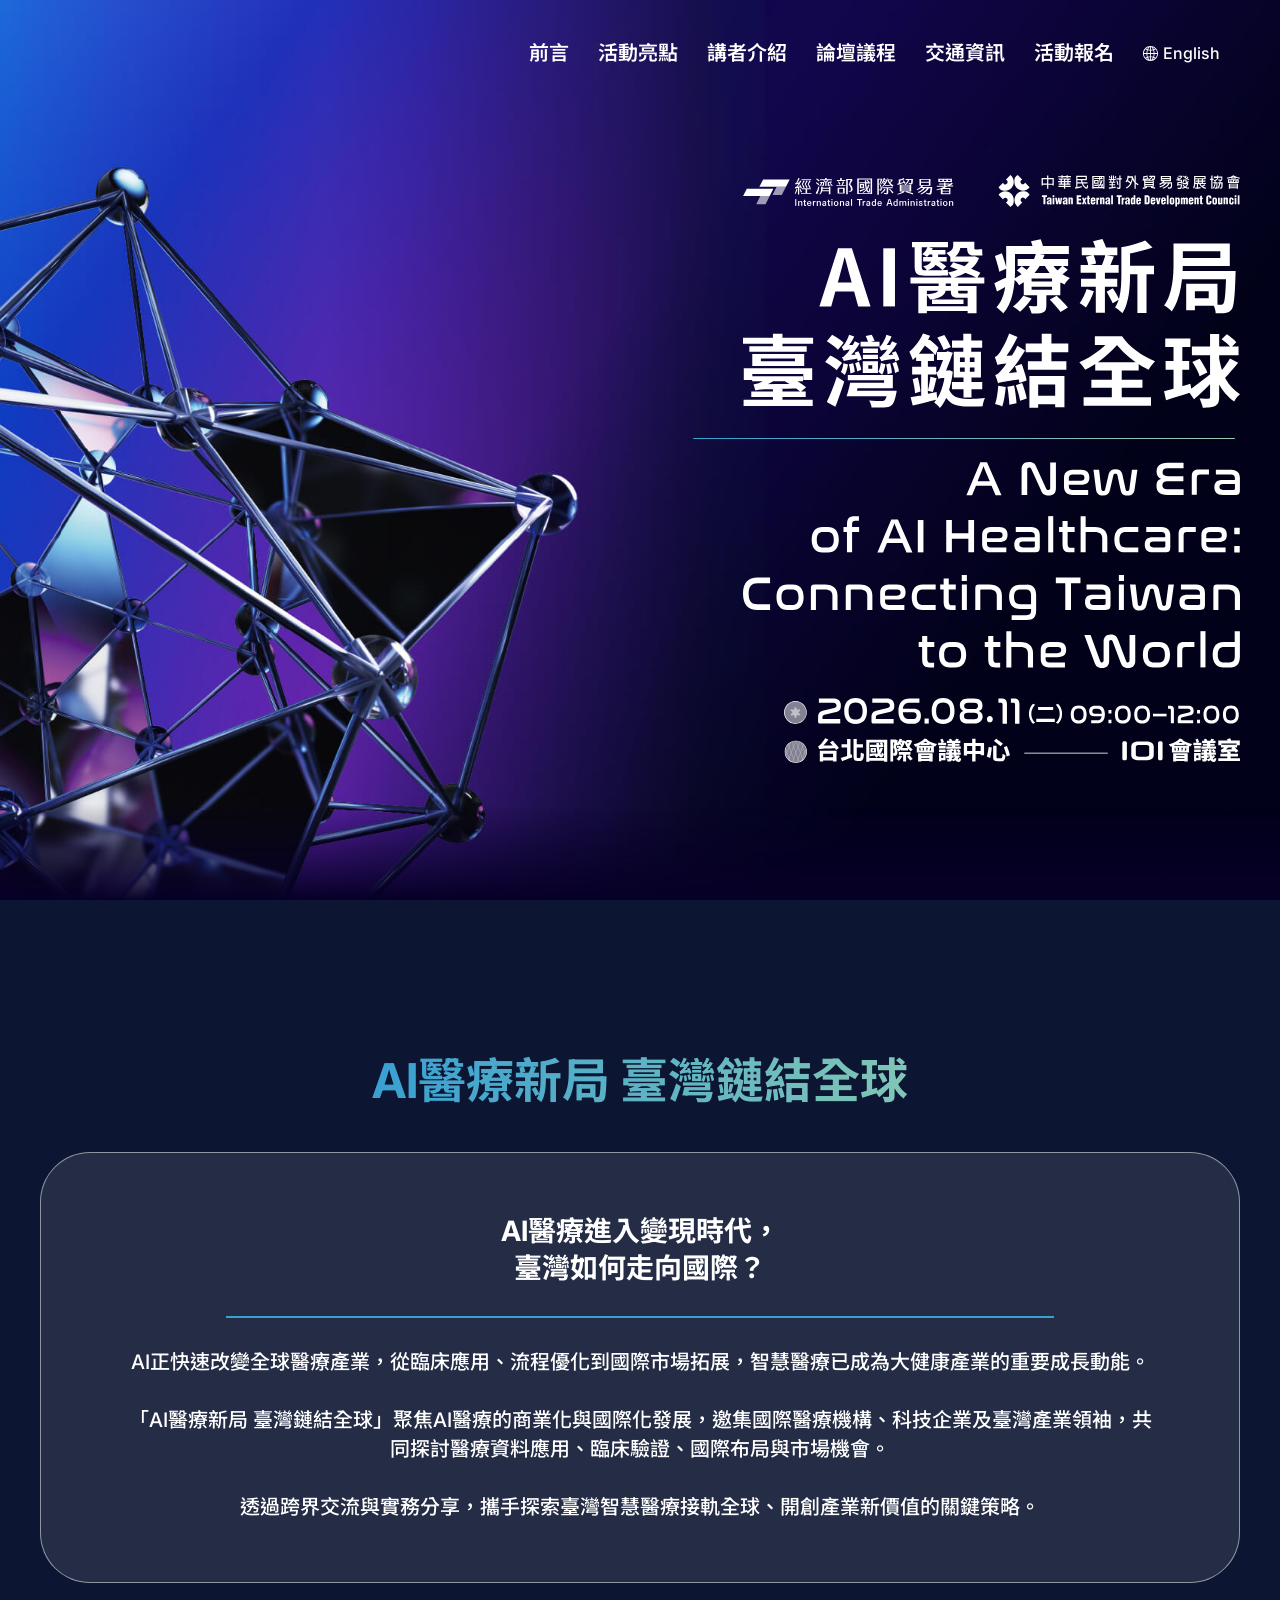
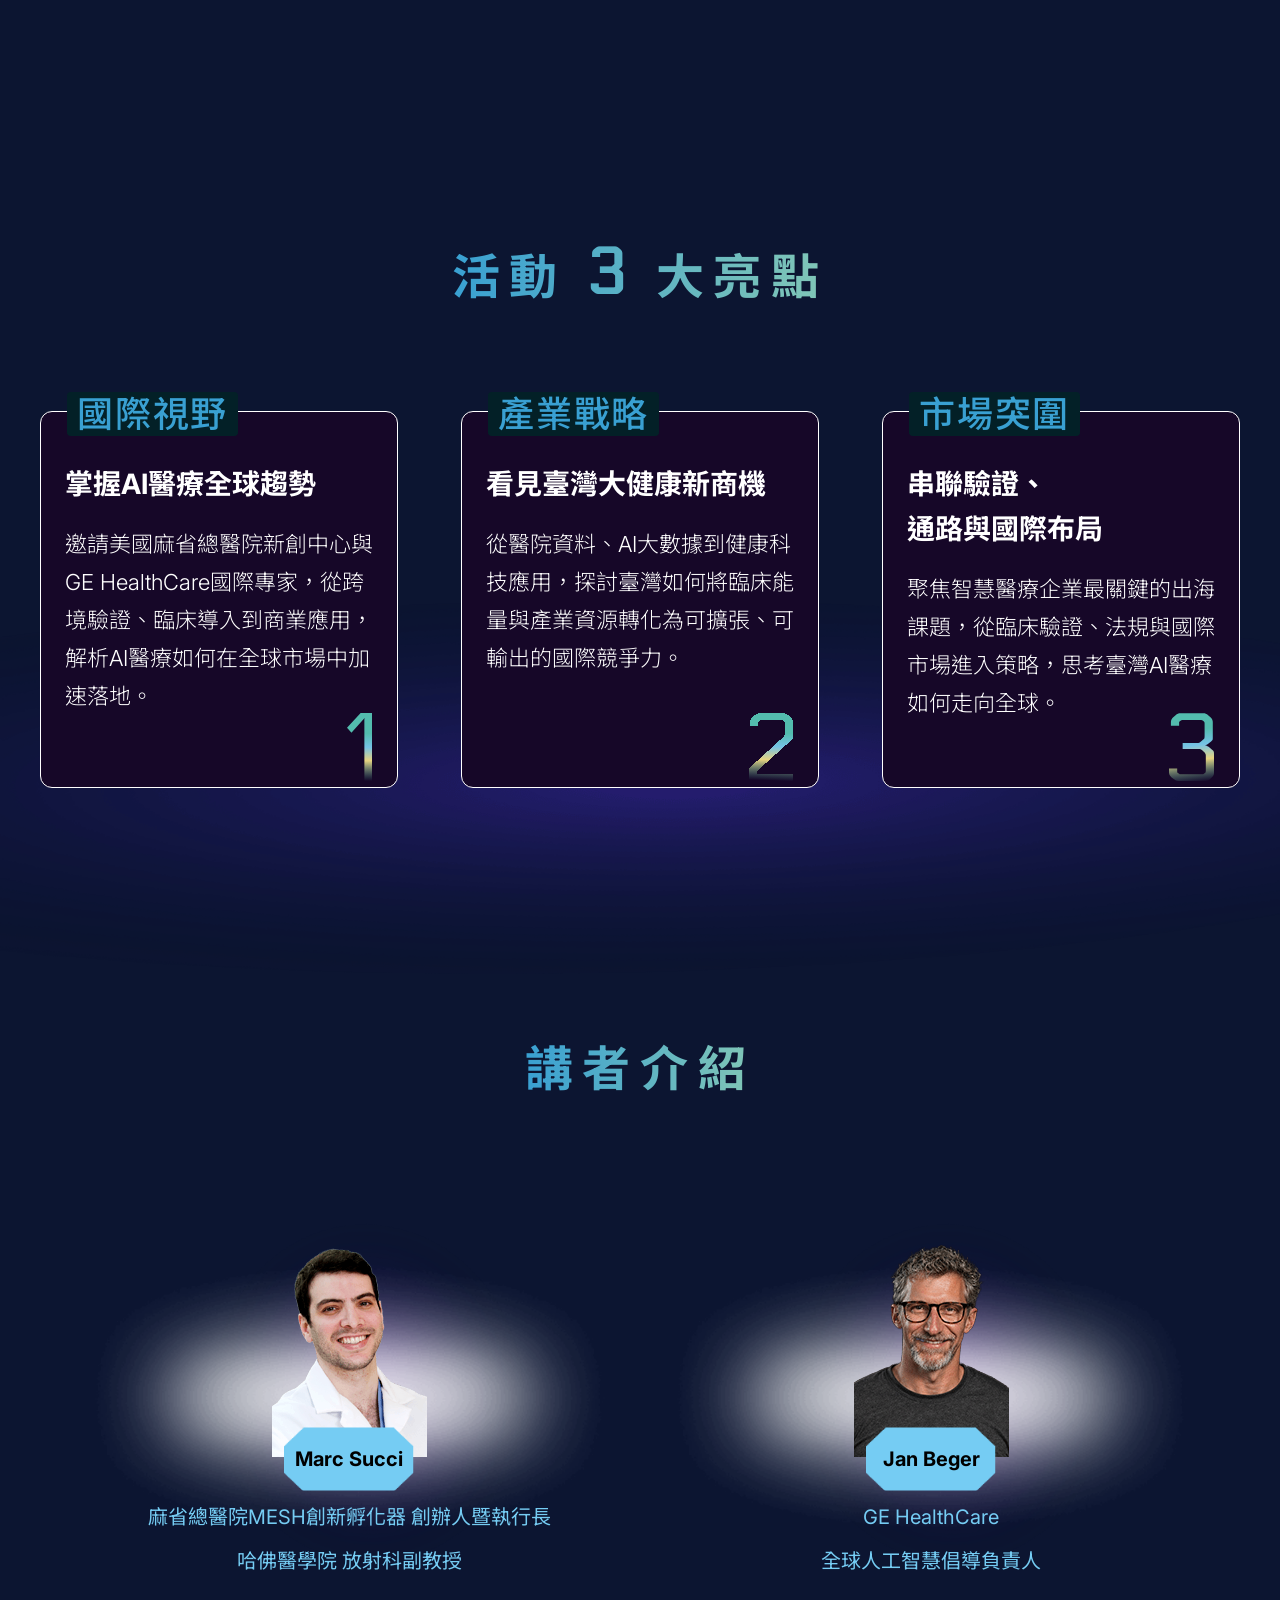
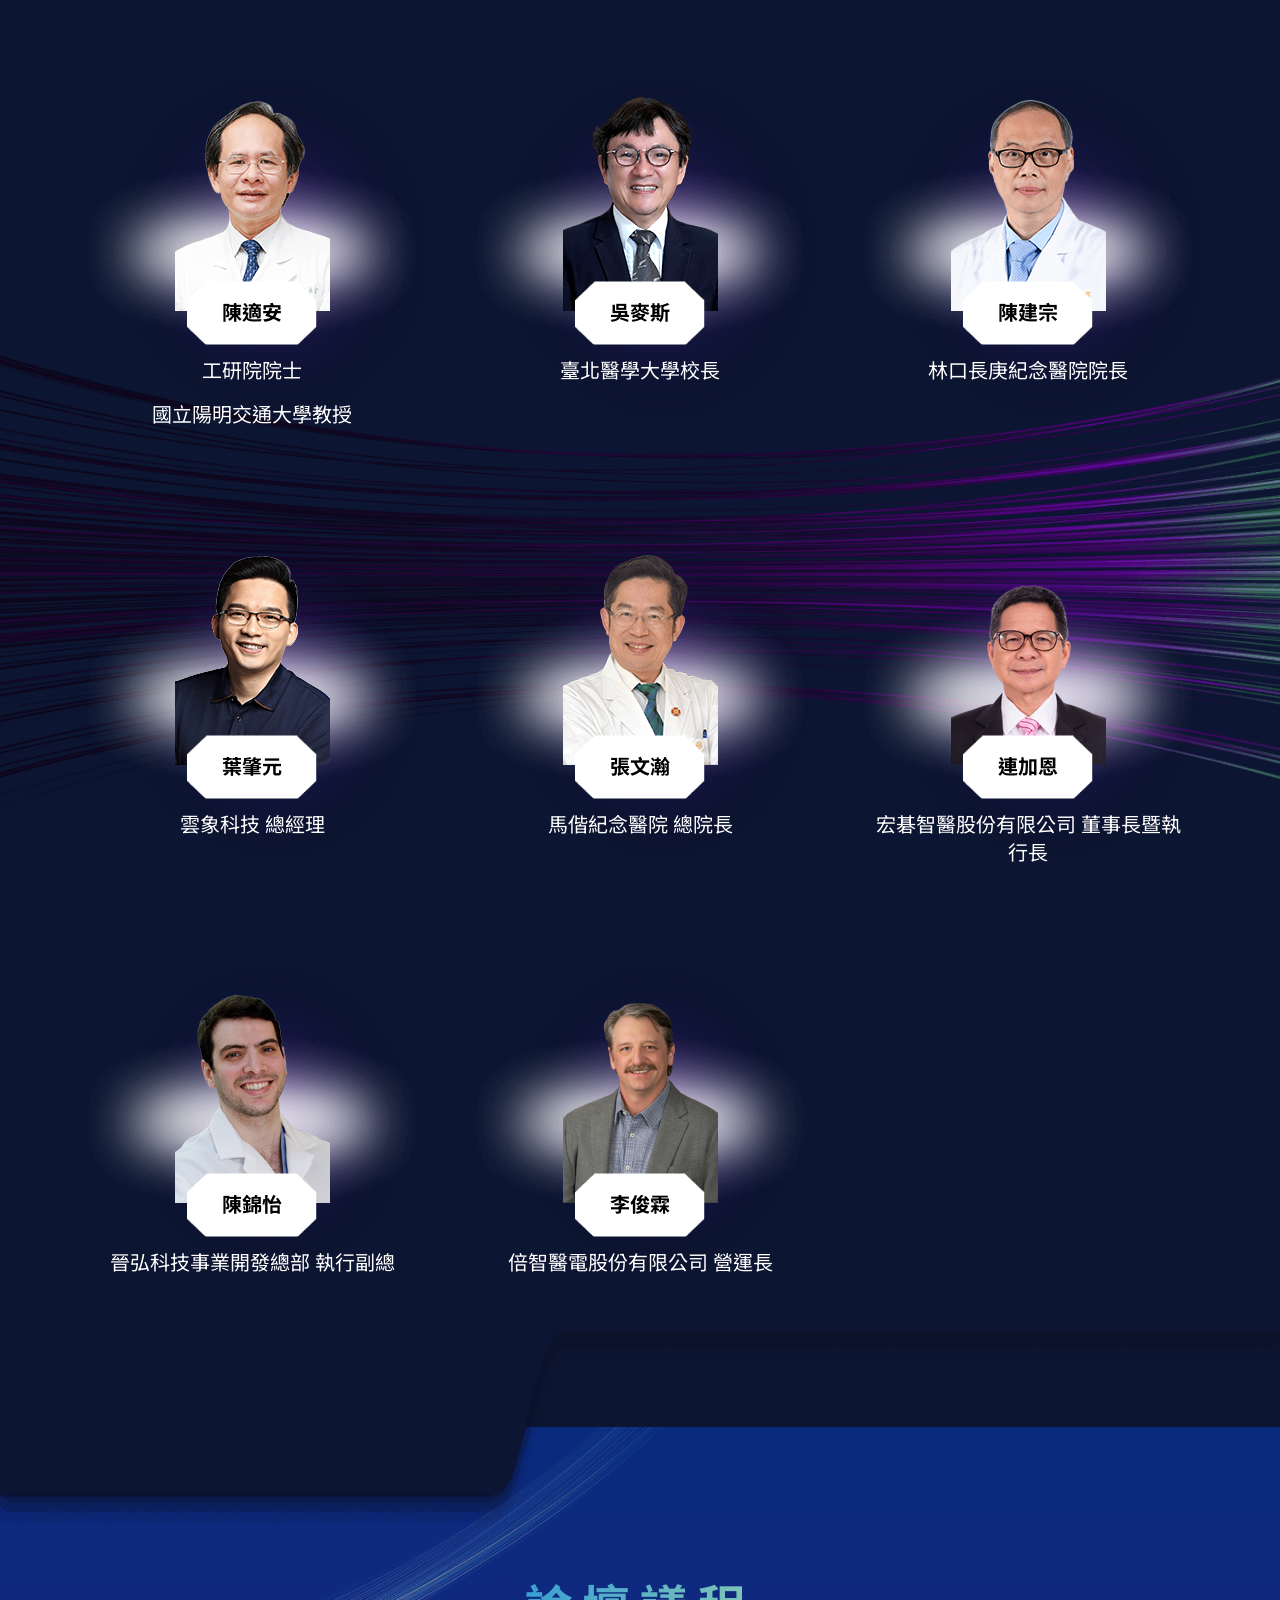
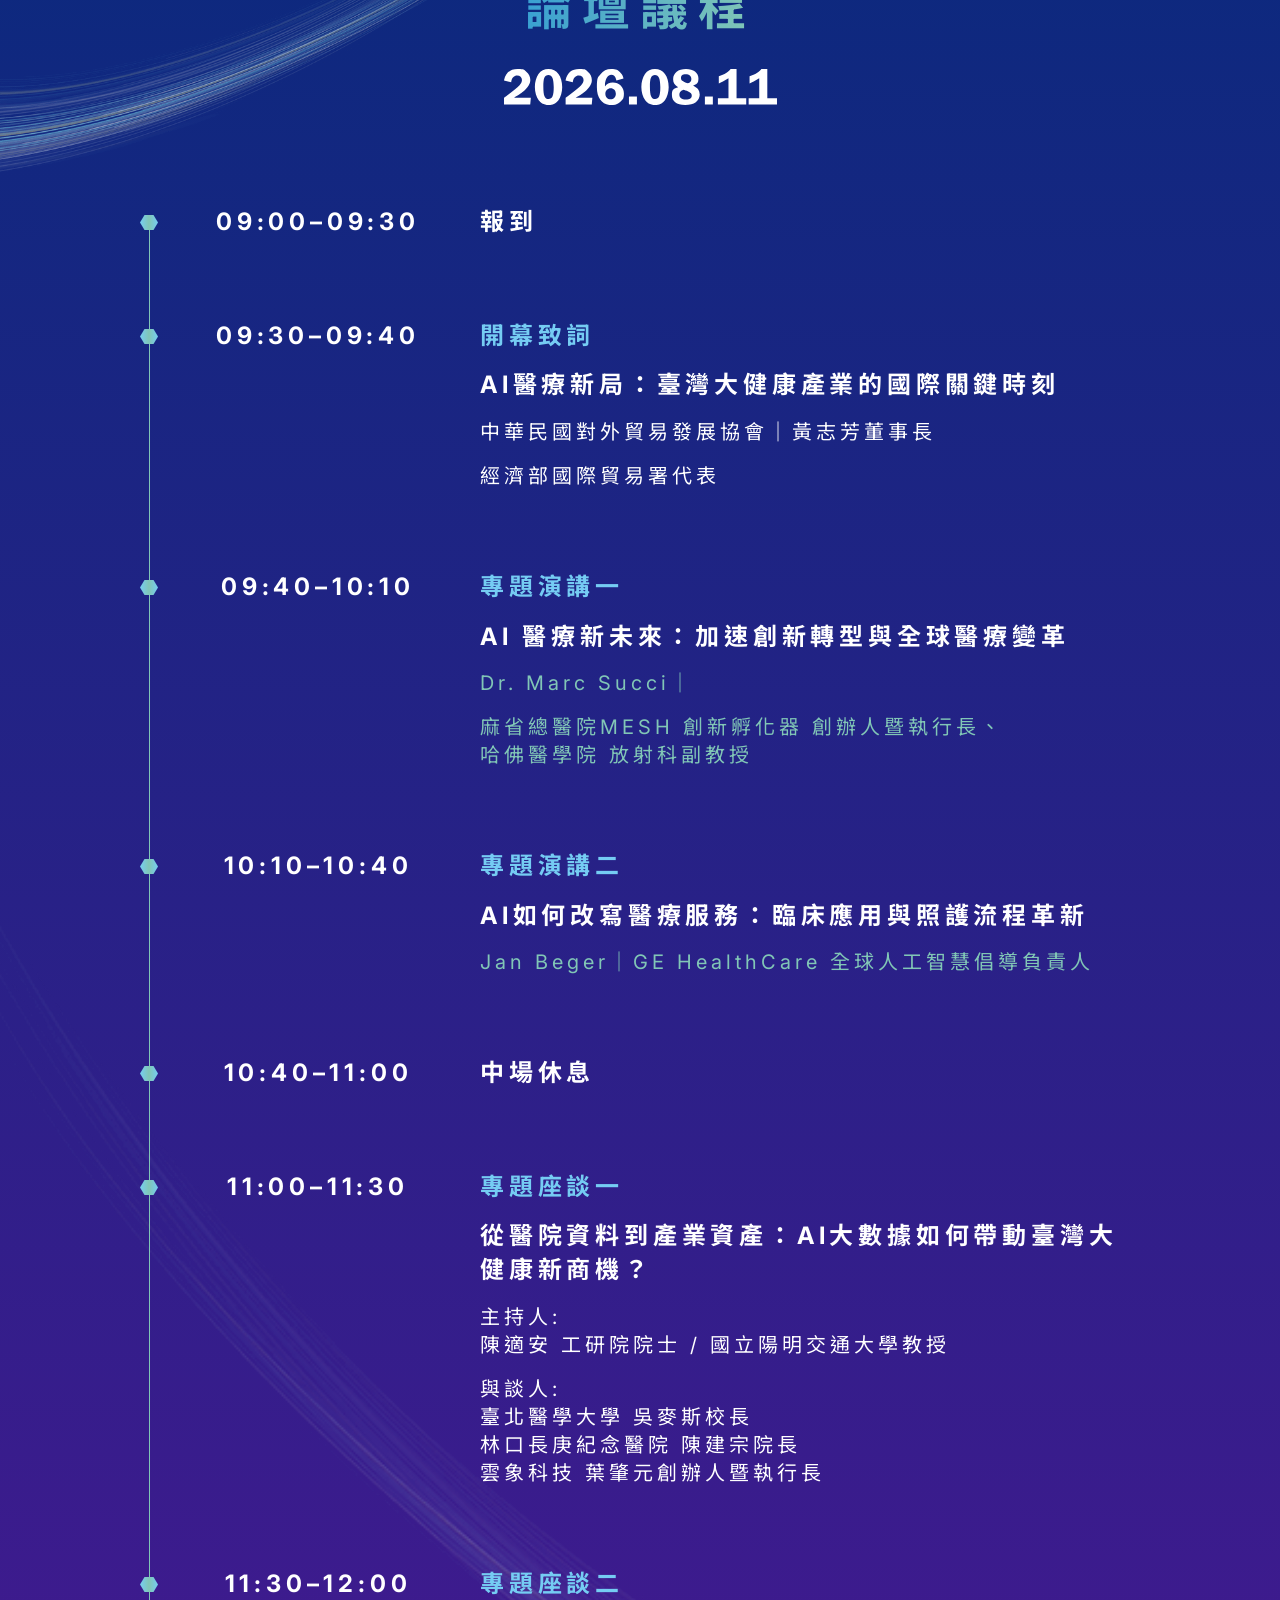
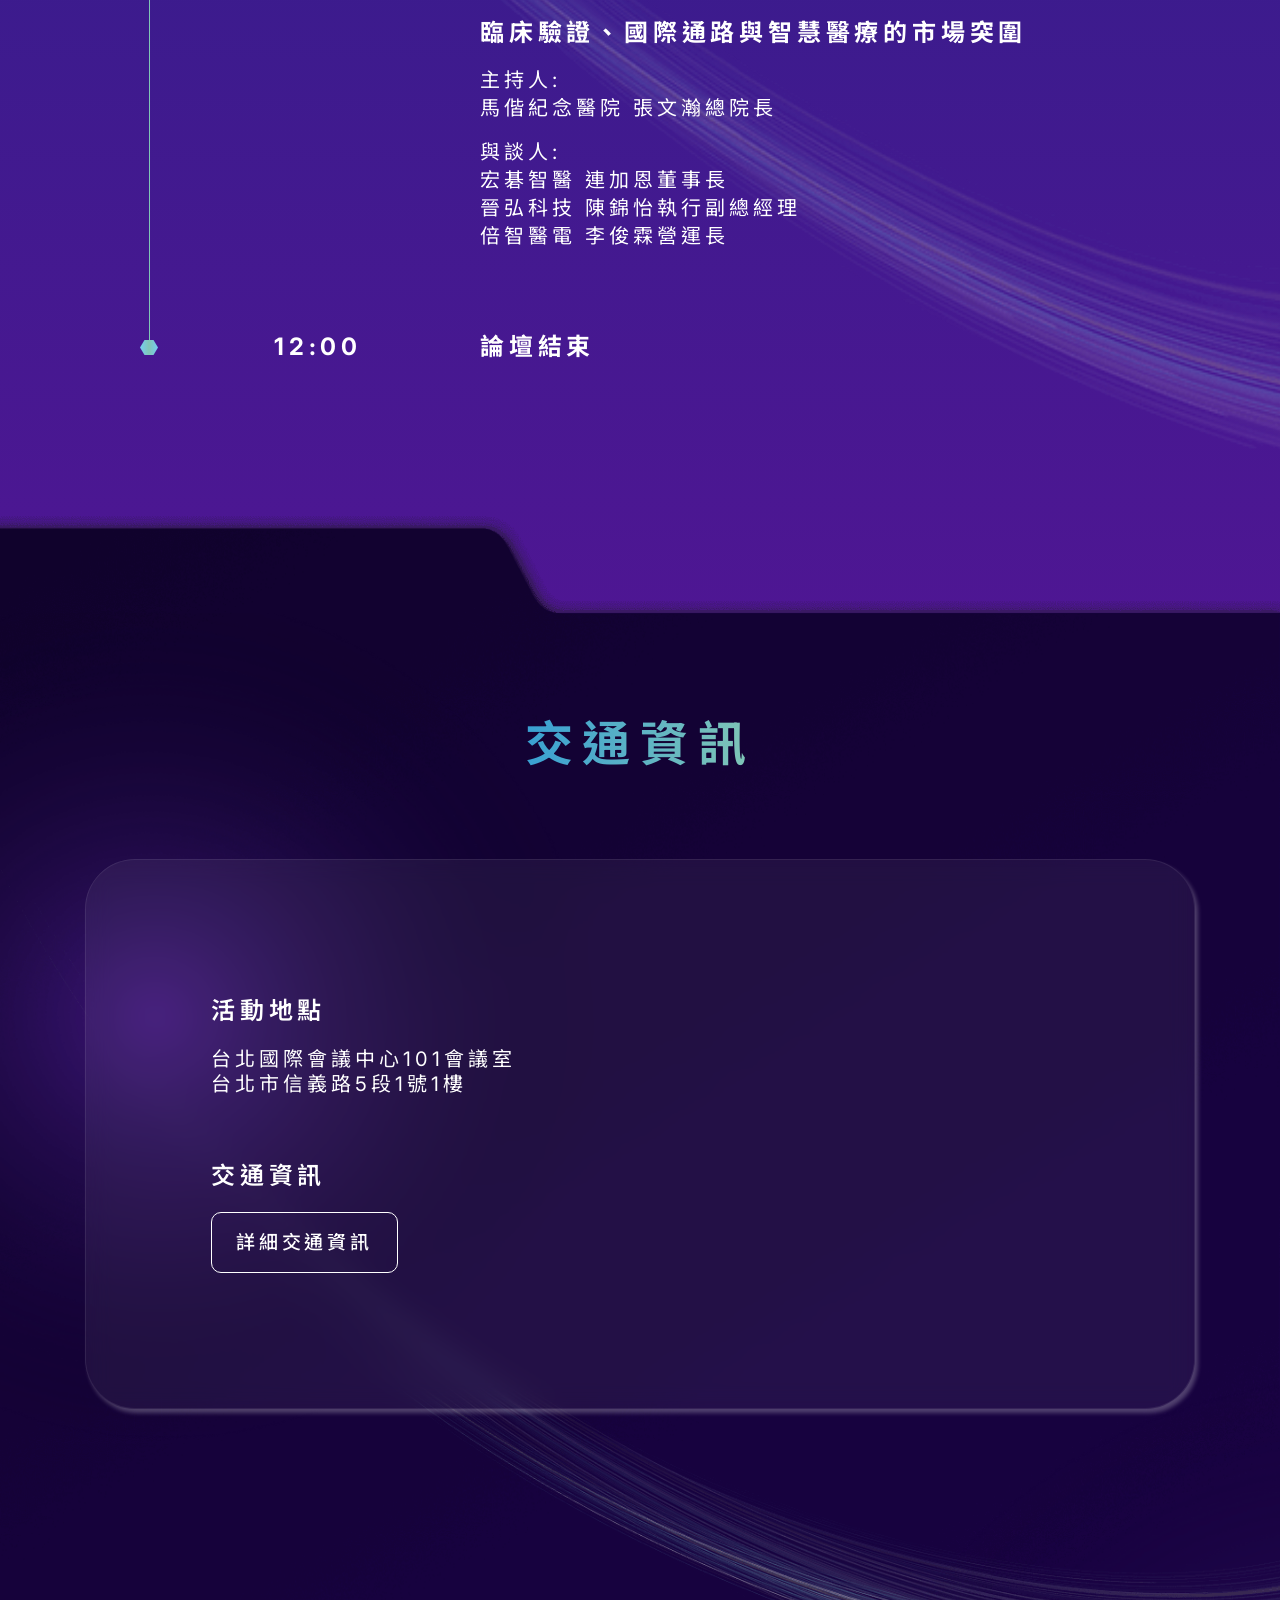
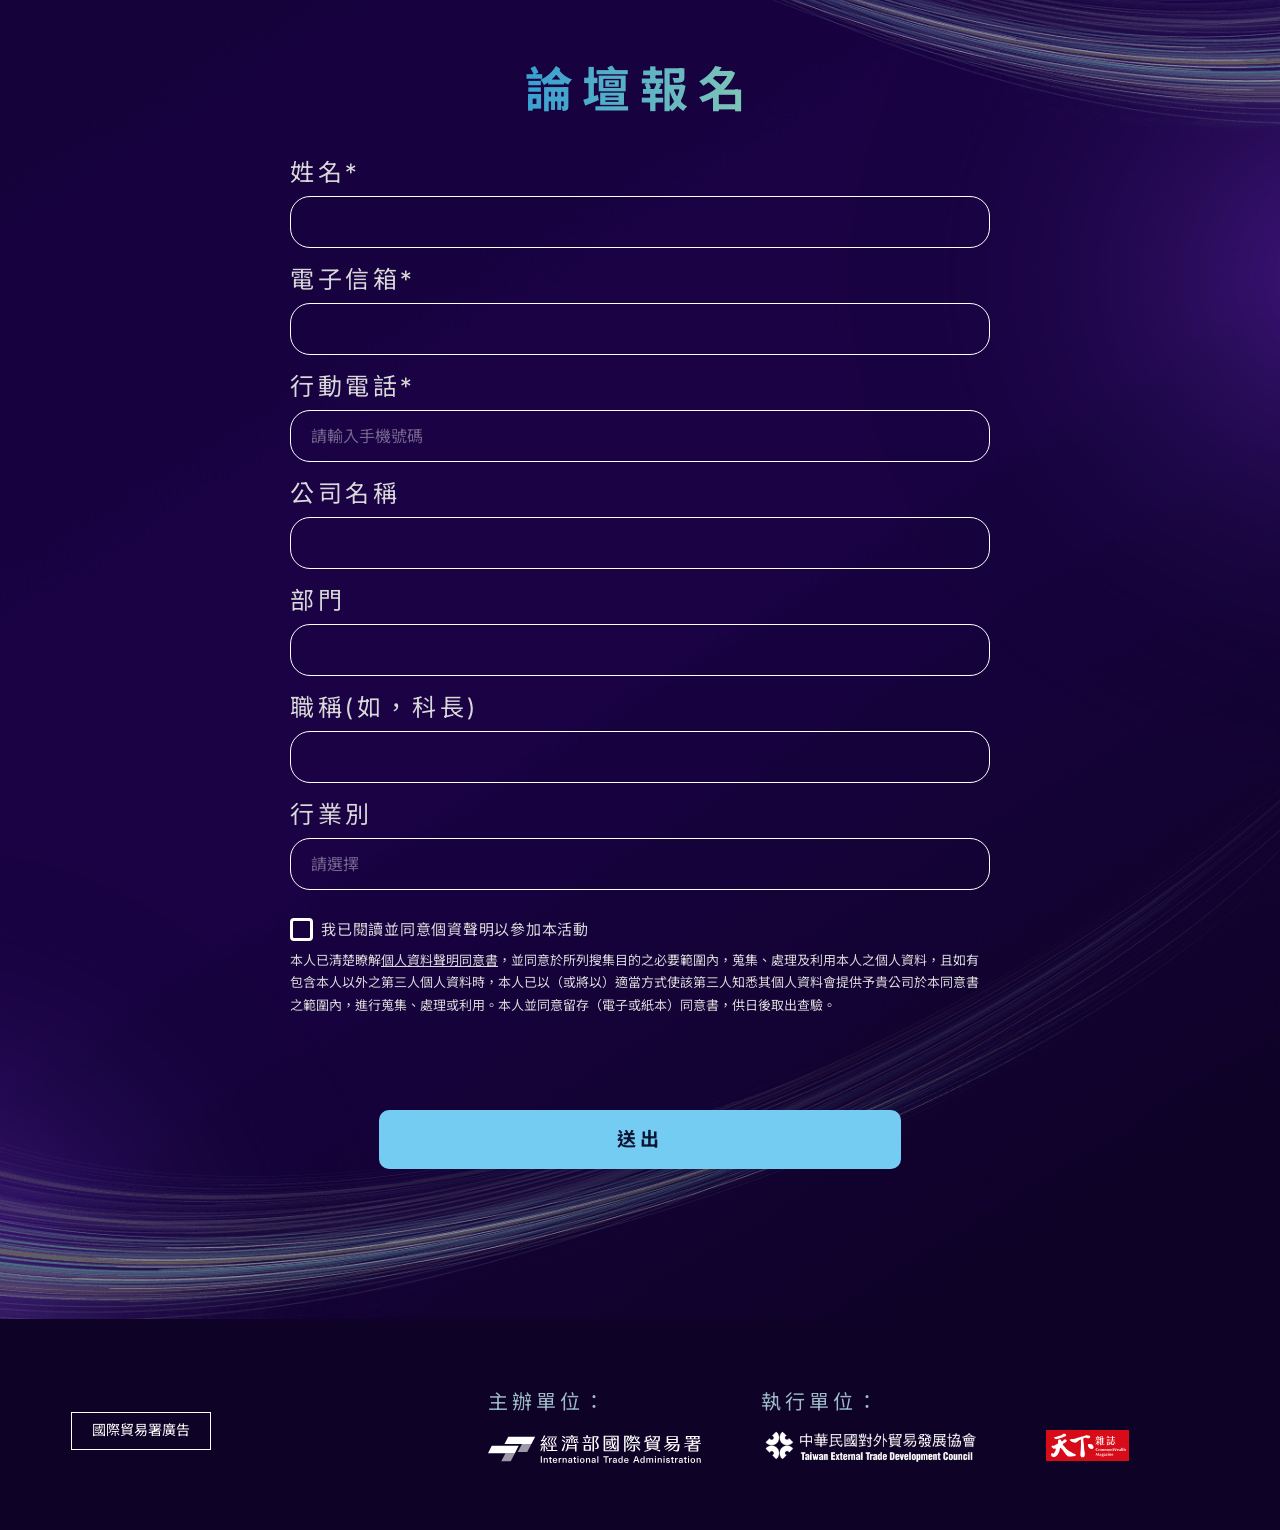
==== commit cc69f08b: "no message" ====
--- a/index.html
+++ b/index.html
@@ -442,8 +442,8 @@
                 <p>Marc Succi</p>
               </h3>
               <div class="title point">
-                <p>Mass General Brigham MESH Incubator</p>
-                <p>創辦人暨執行董事 / 哈佛醫學院放射學副教授</p>
+                <p>麻省總醫院MESH創新孵化器 創辦人暨執行長</p>
+                <p>哈佛醫學院 放射科副教授</p>
               </div>
             </div>
             <div class="speaker-slide" data-speaker="2">
@@ -520,7 +520,7 @@
               <div class="avatar">
                 <img src="./assets/image/speaker-9.png" alt="" />
               </div>
-              <h3>陳靜怡</h3>
+              <h3>陳錦怡</h3>
               <div class="title">
                 <p>晉弘科技事業開發總部 執行副總</p>
               </div>
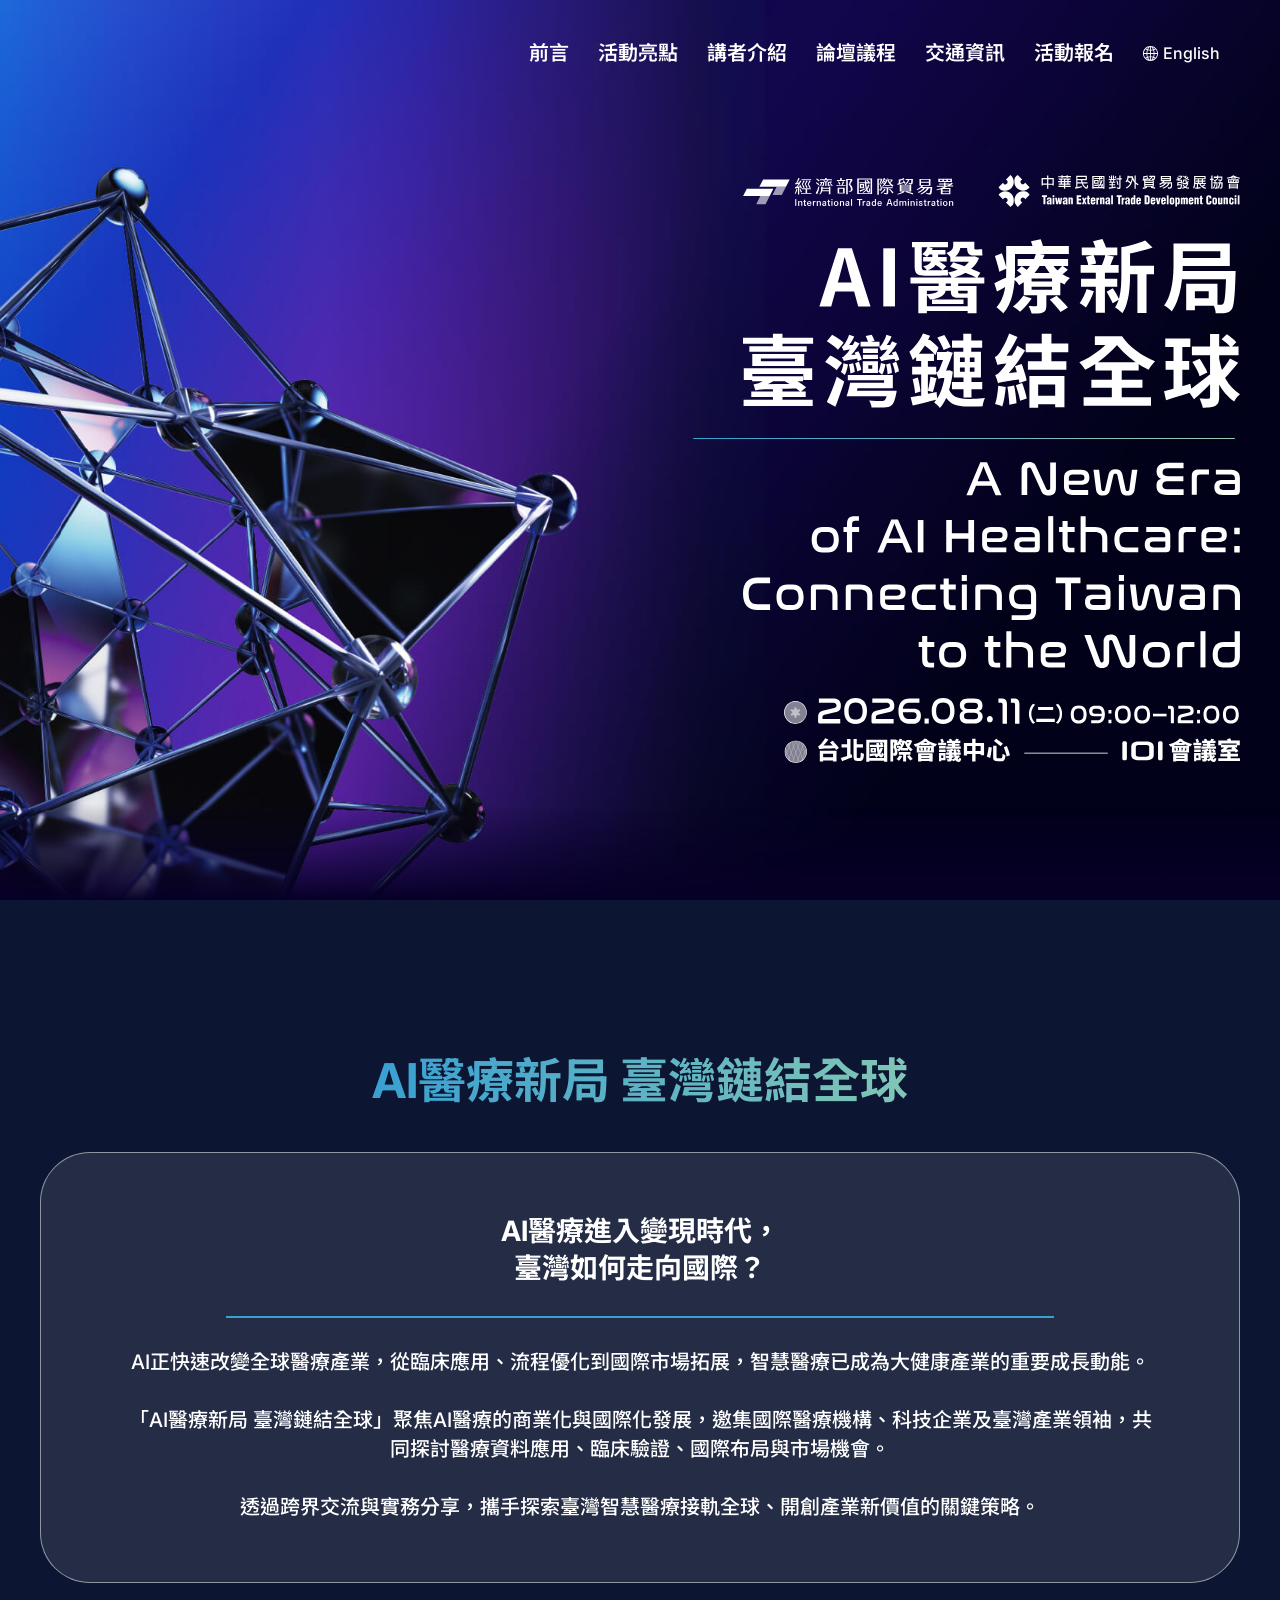
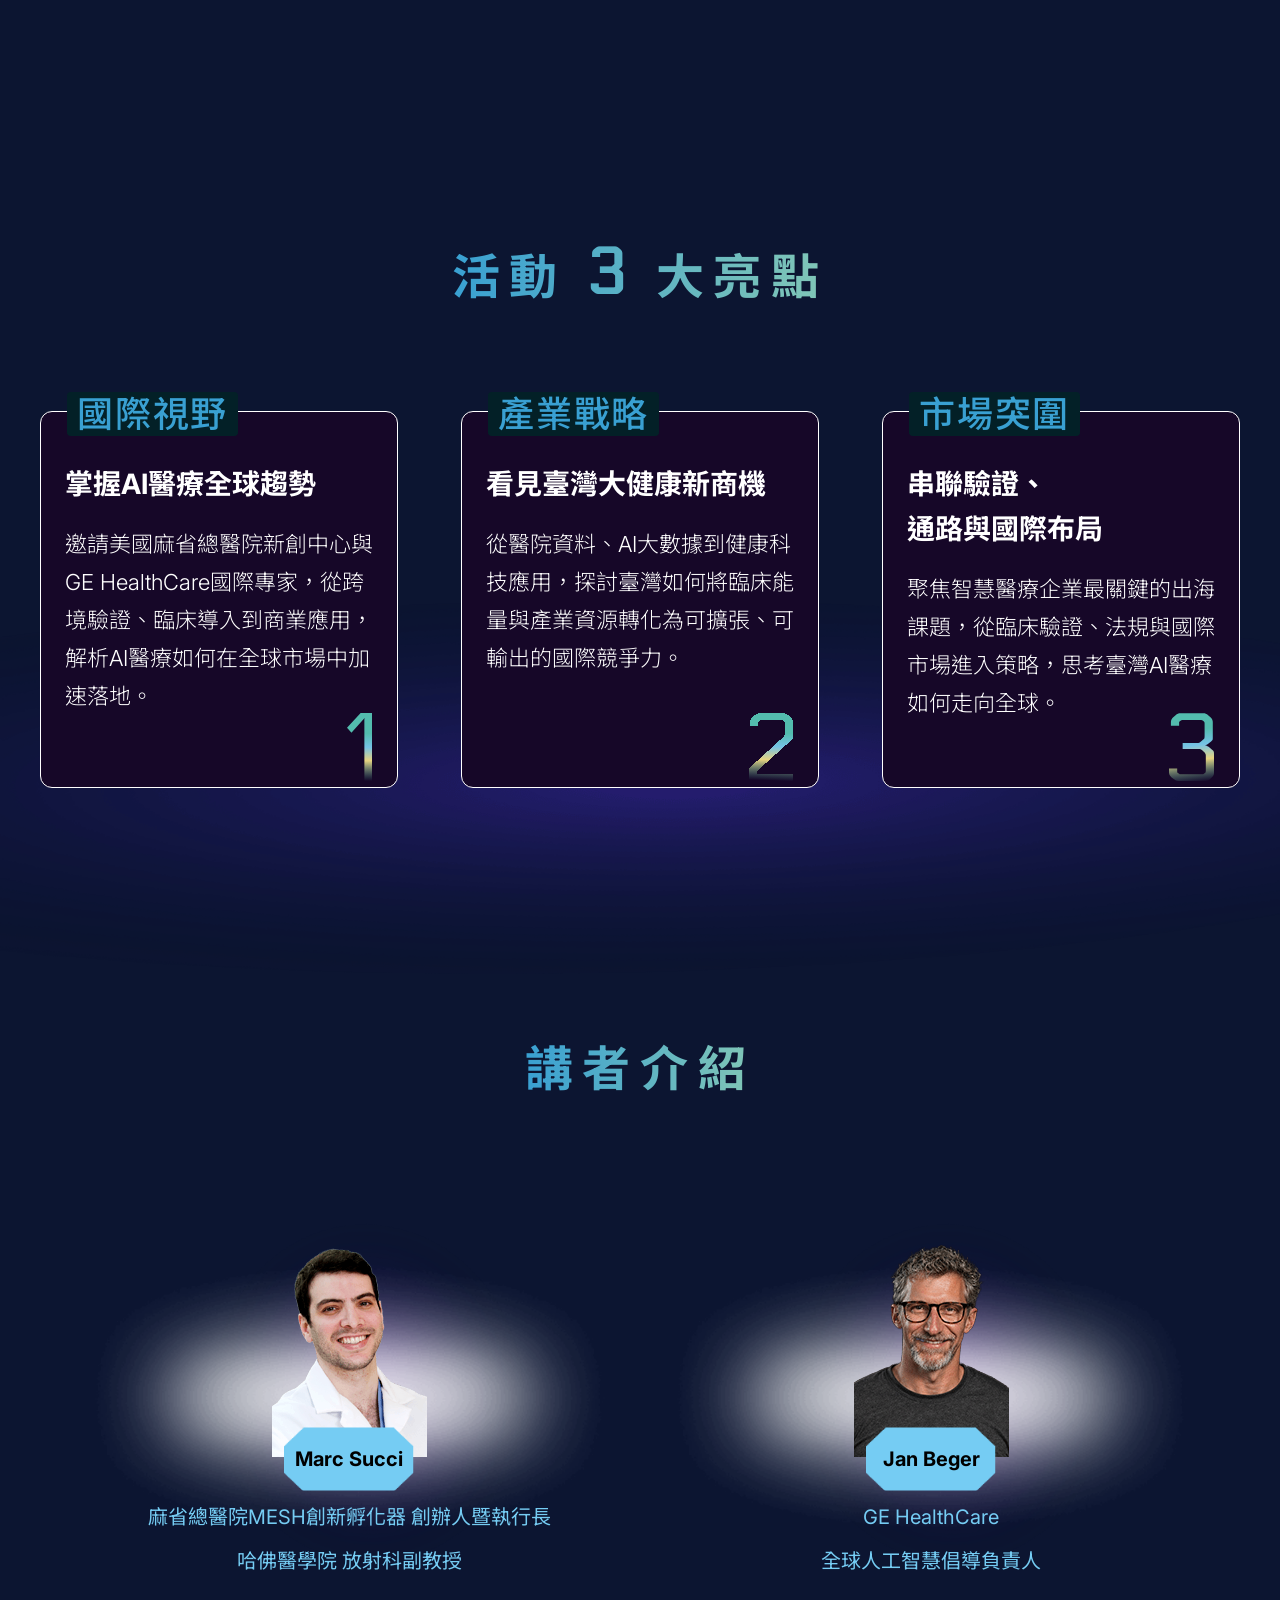
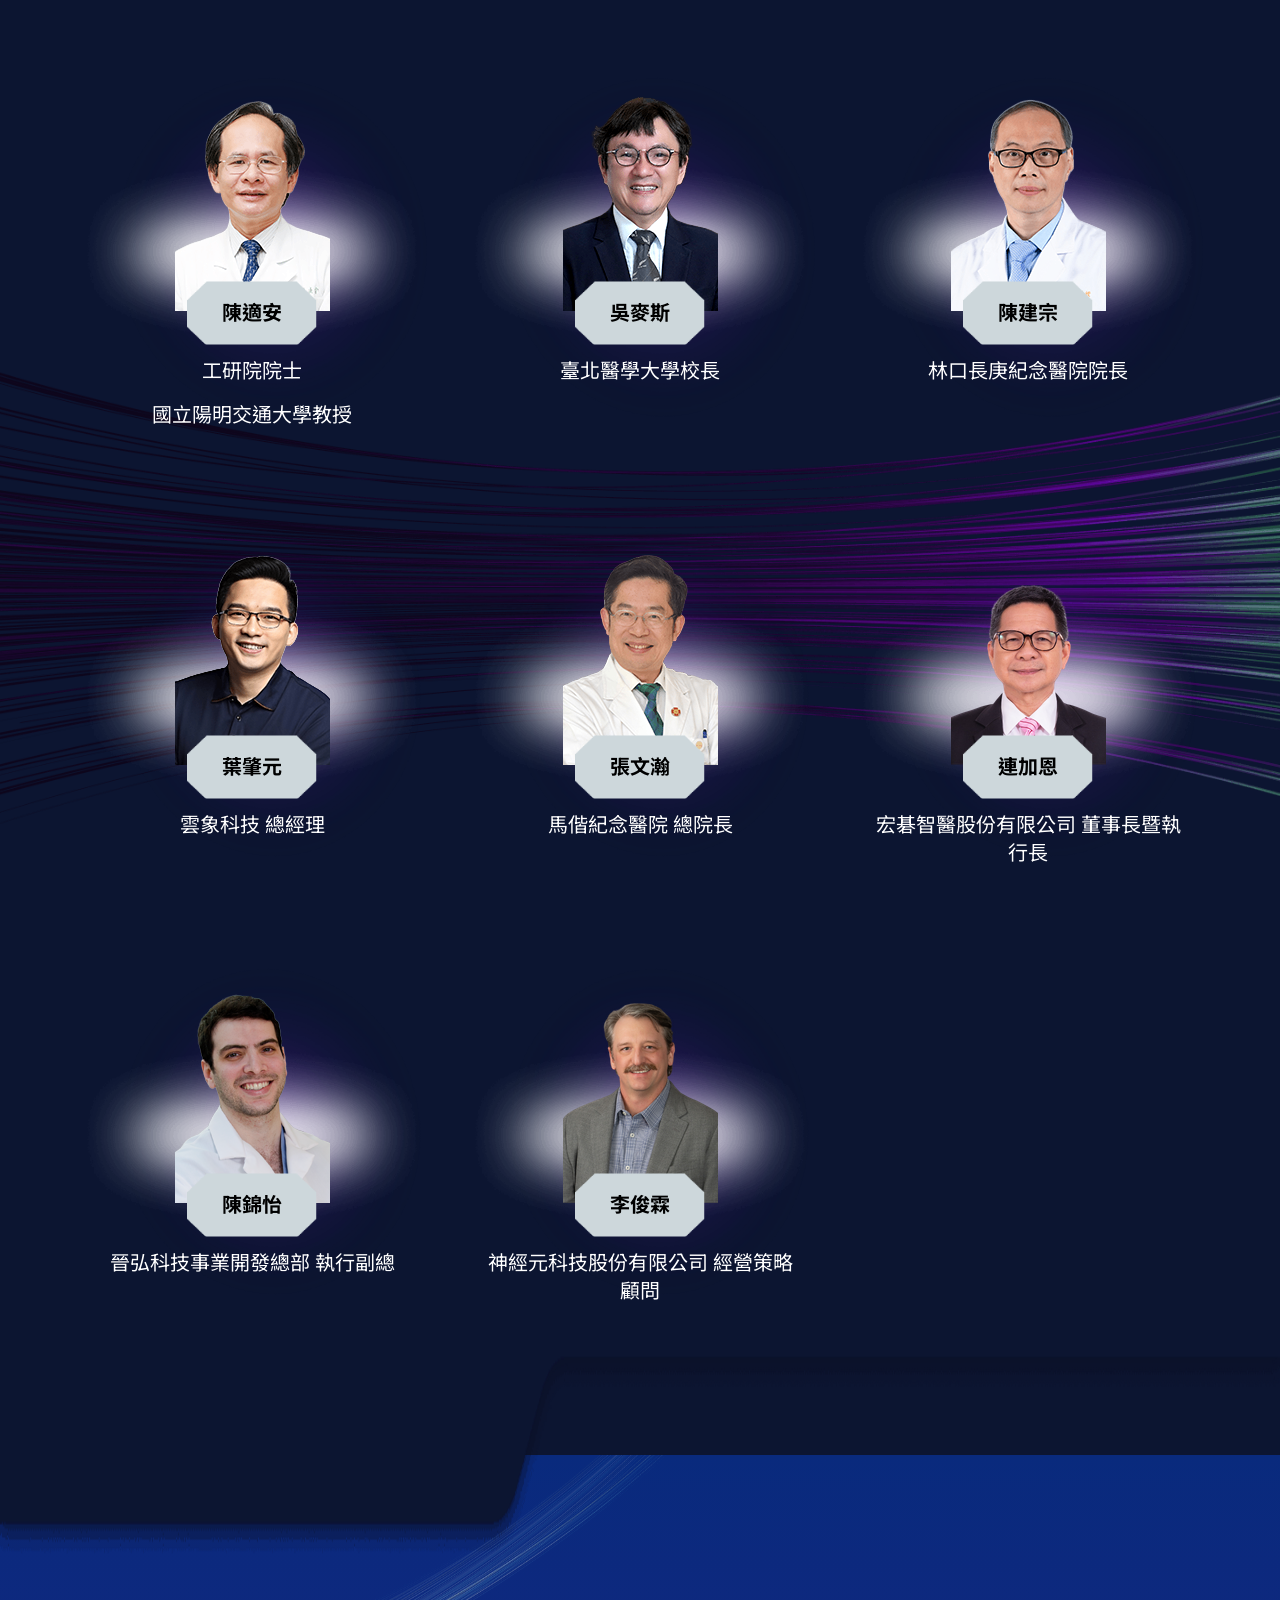
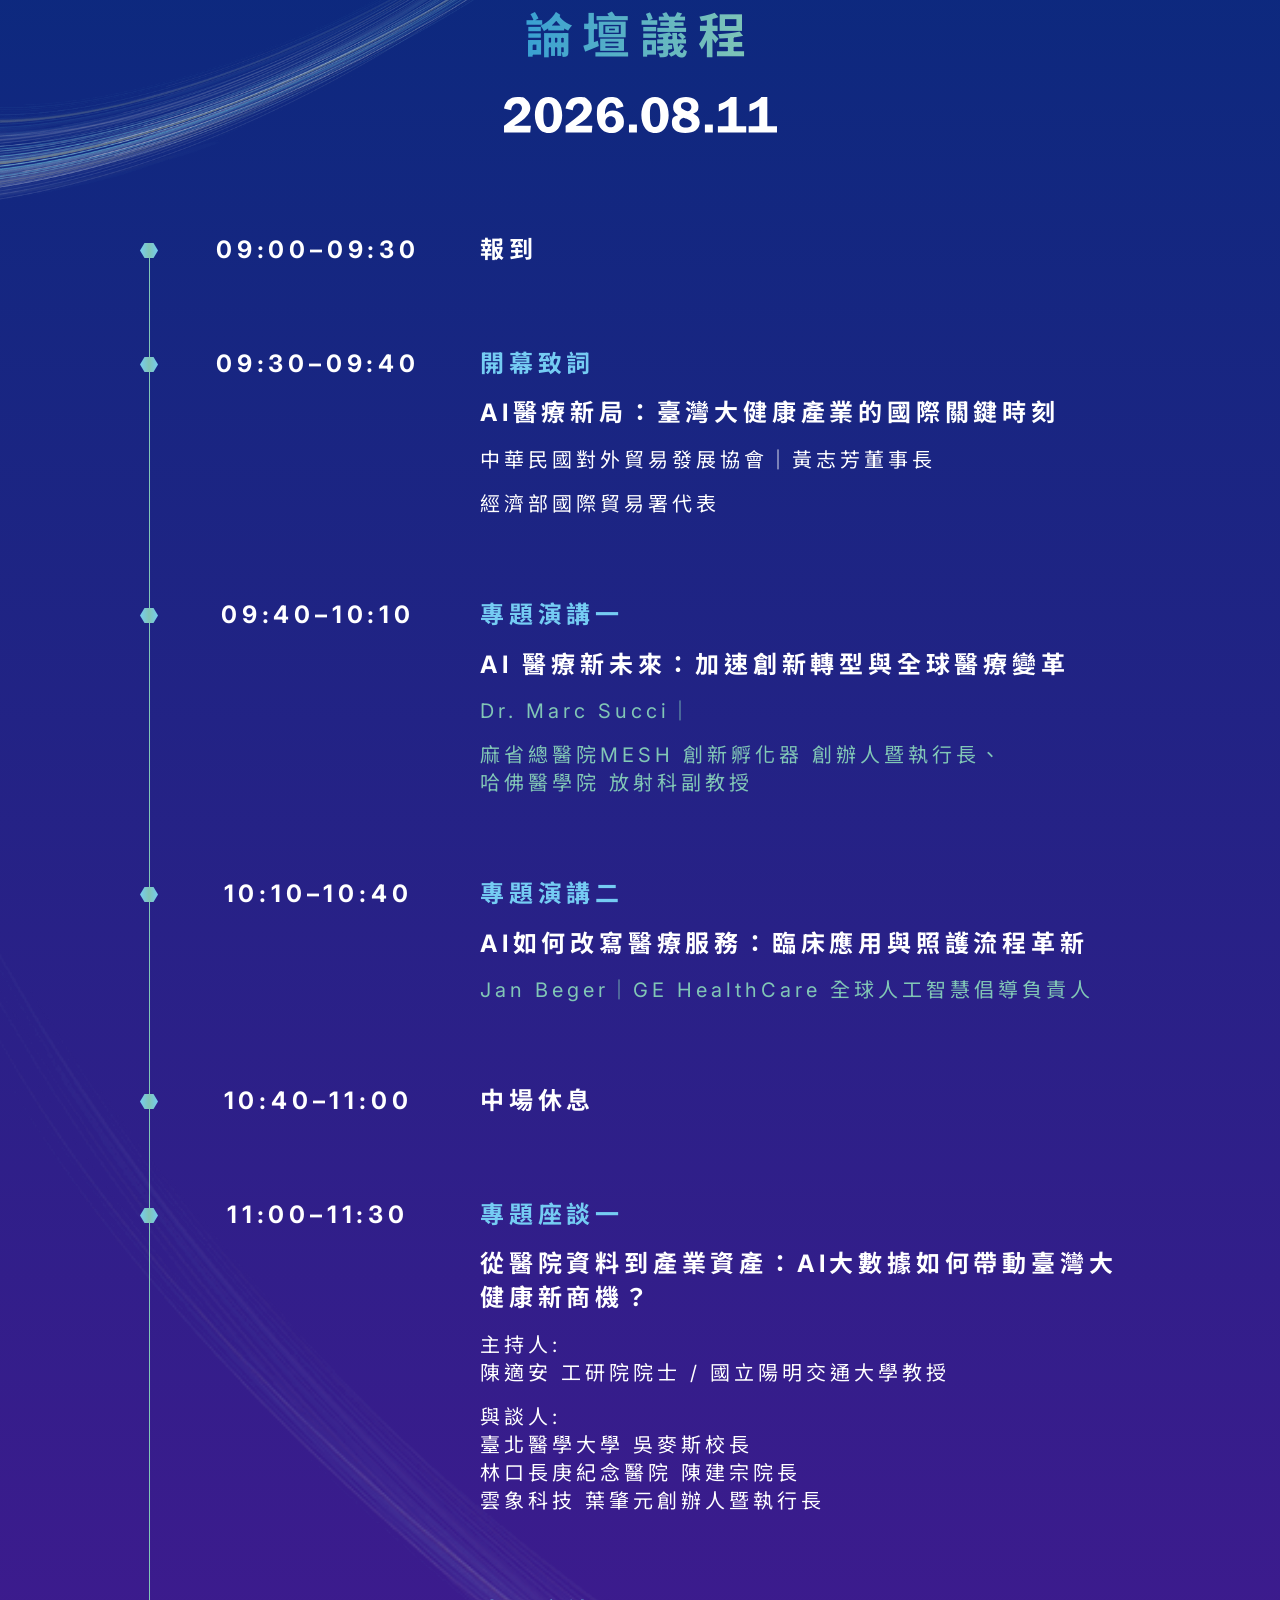
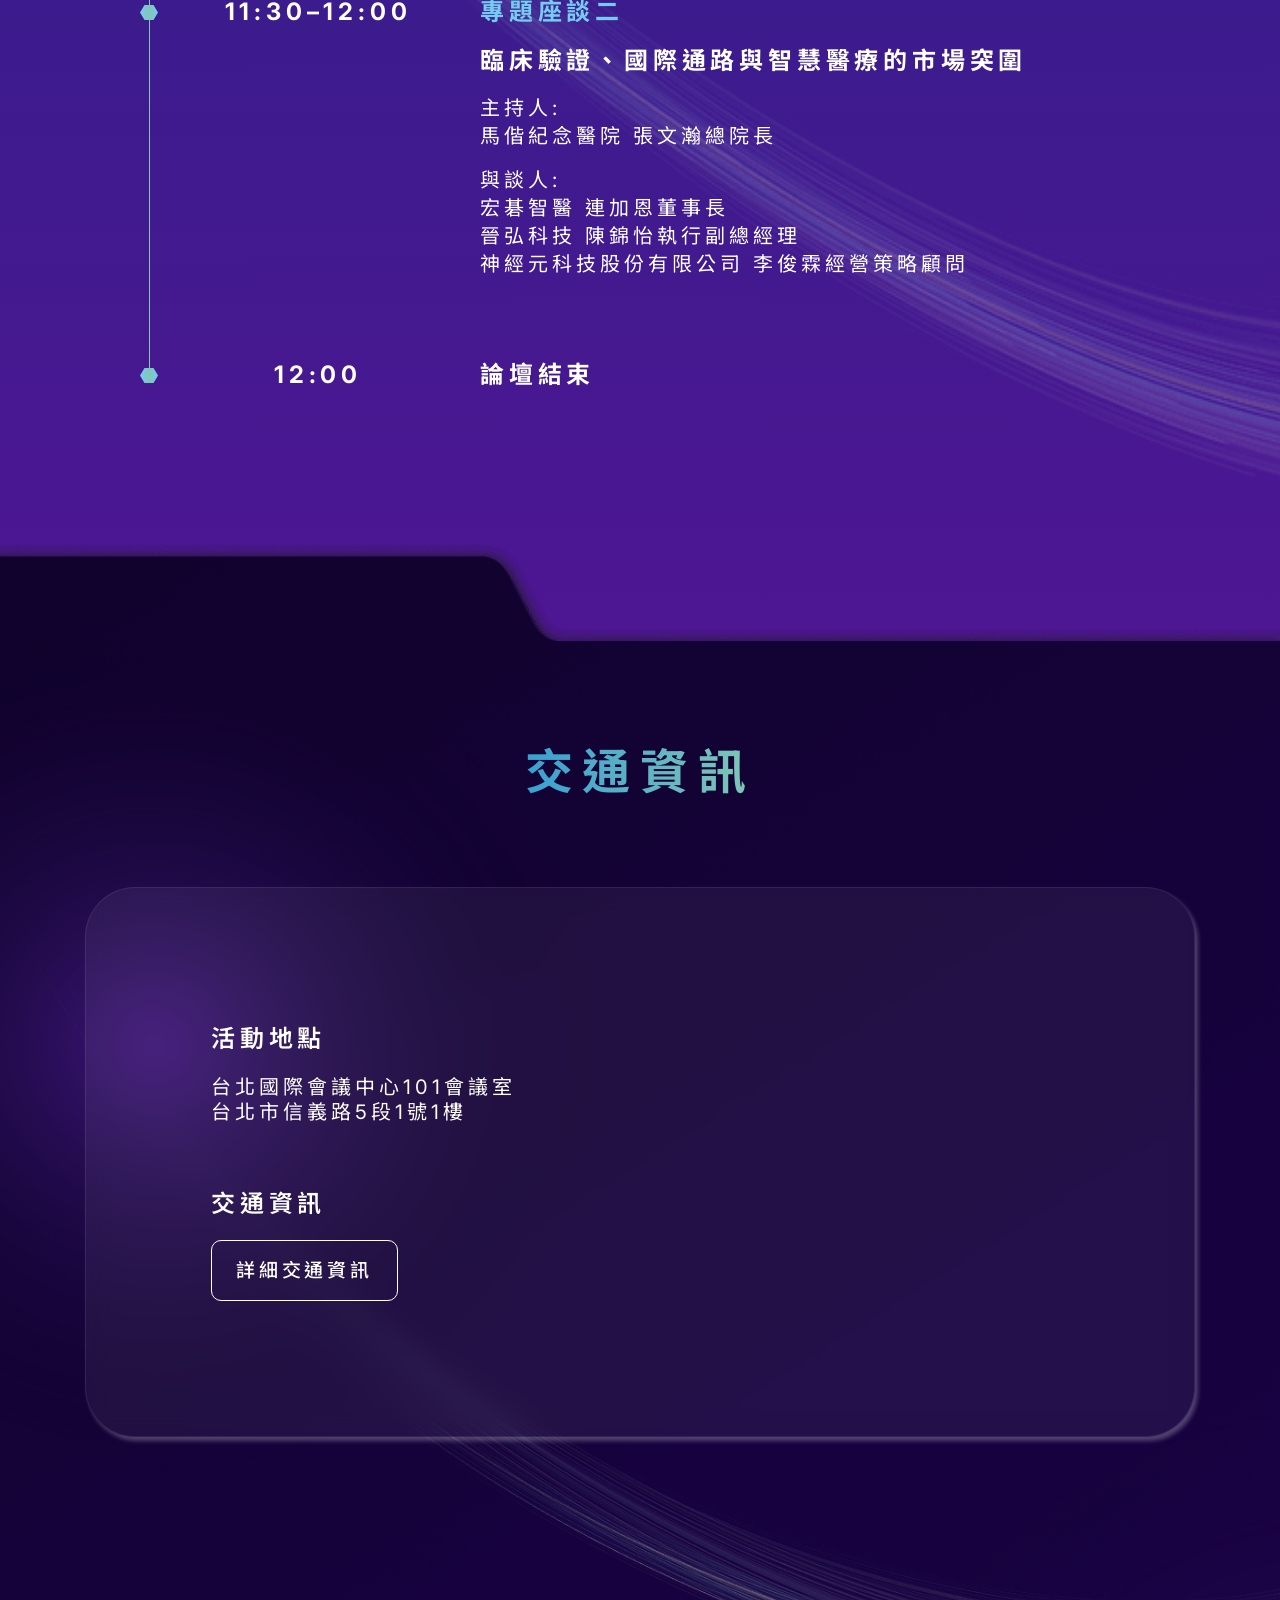
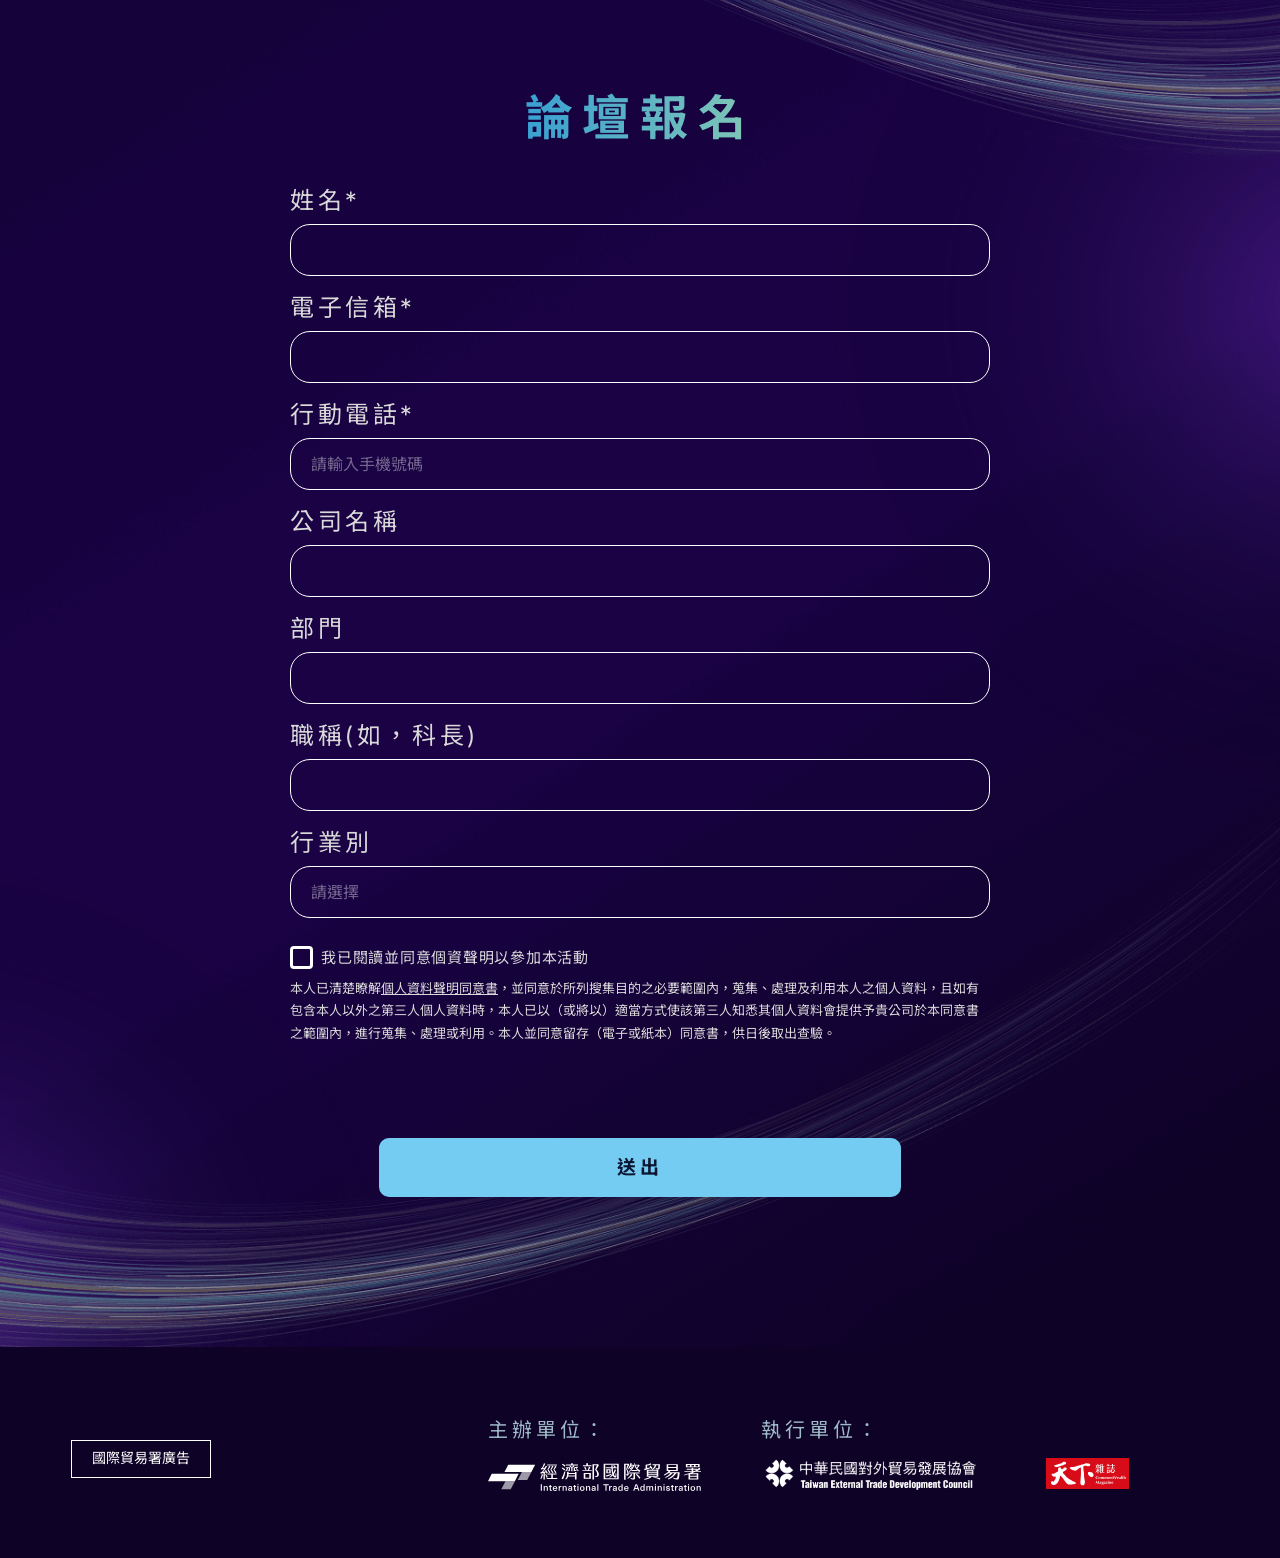
==== commit fcf4316d: "James Lee 公司職稱修改" ====
--- a/index.html
+++ b/index.html
@@ -531,7 +531,7 @@
               </div>
               <h3>李俊霖</h3>
               <div class="title">
-                <p>倍智醫電股份有限公司 營運長</p>
+                <p>神經元科技股份有限公司 經營策略顧問</p>
               </div>
             </div>
           </div>
@@ -712,7 +712,7 @@
               <p class="speaker" data-aos="fade-up" data-aos-offset="100">
                 與談人:<br />宏碁智醫 連加恩董事長<br />
                 晉弘科技 陳錦怡執行副總經理<br />
-                倍智醫電 李俊霖營運長<br />
+                神經元科技股份有限公司 李俊霖經營策略顧問<br />
               </p>
             </div>
           </li>
